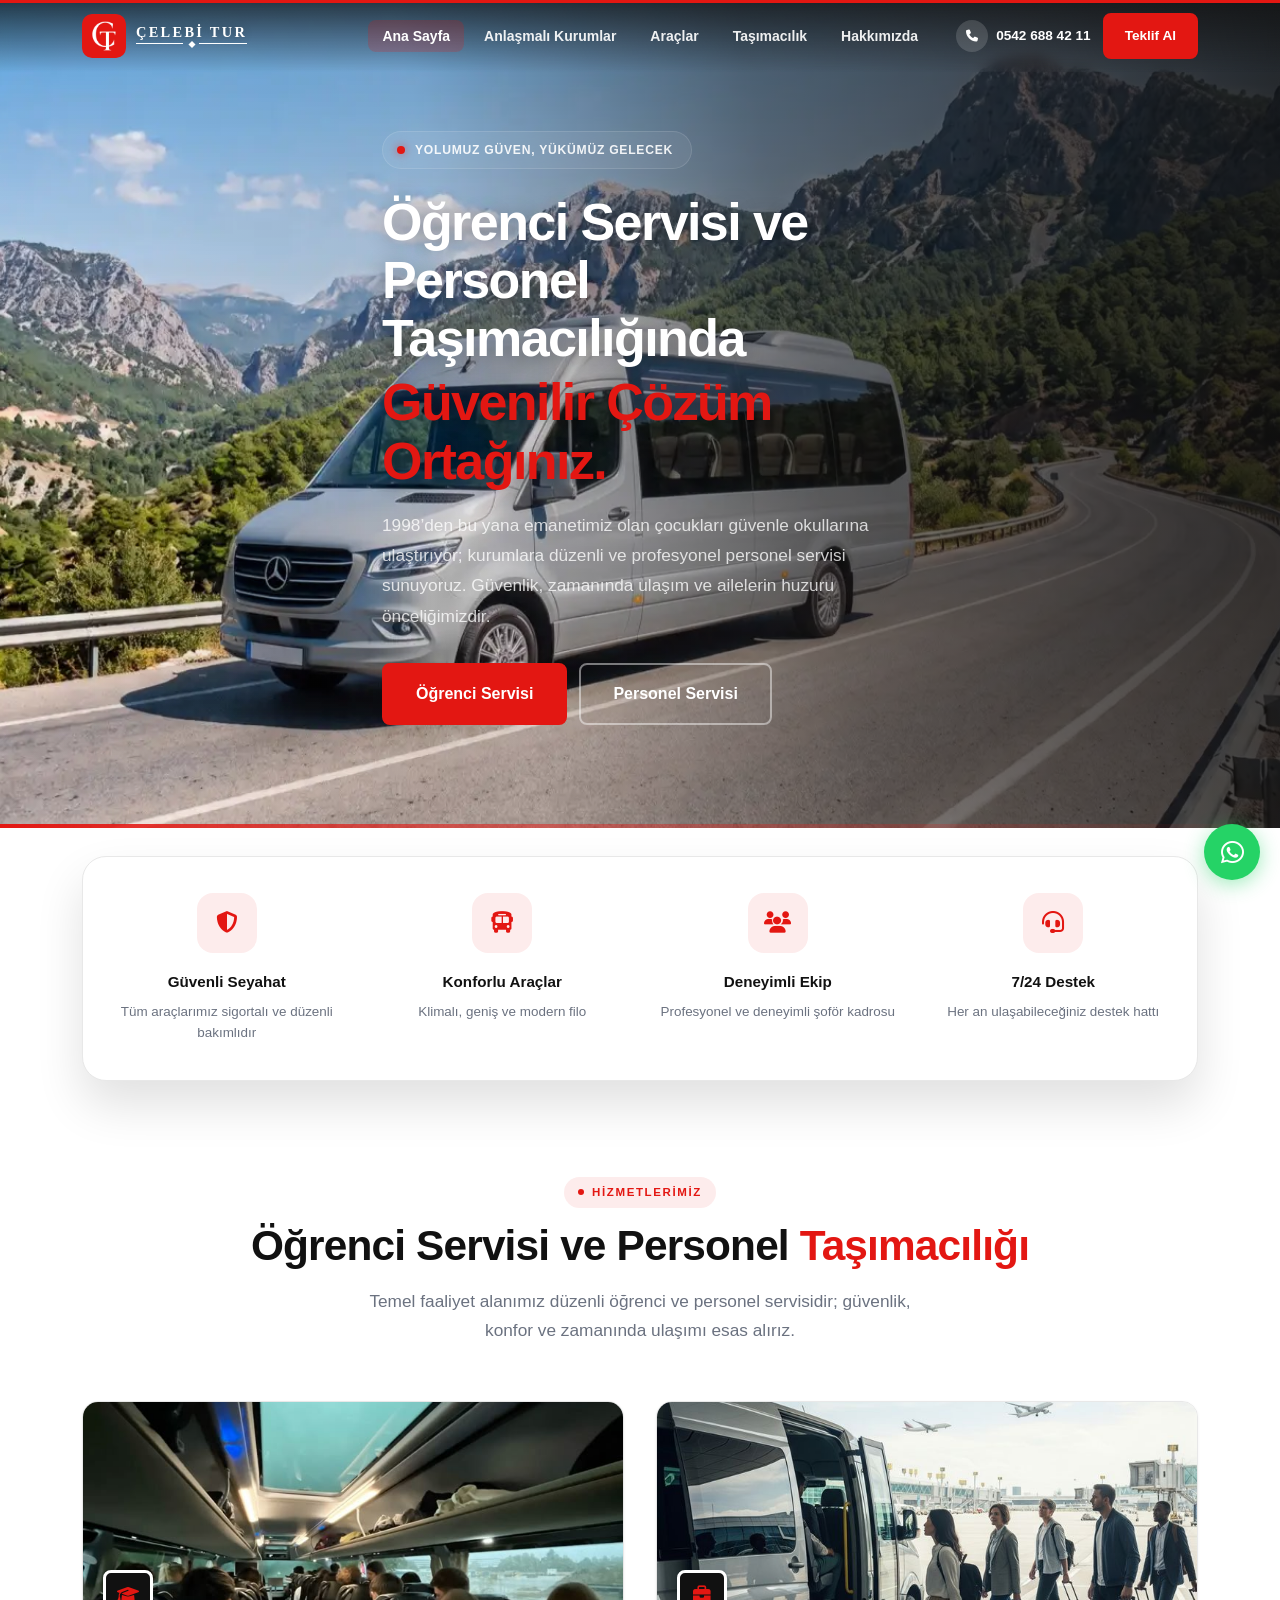
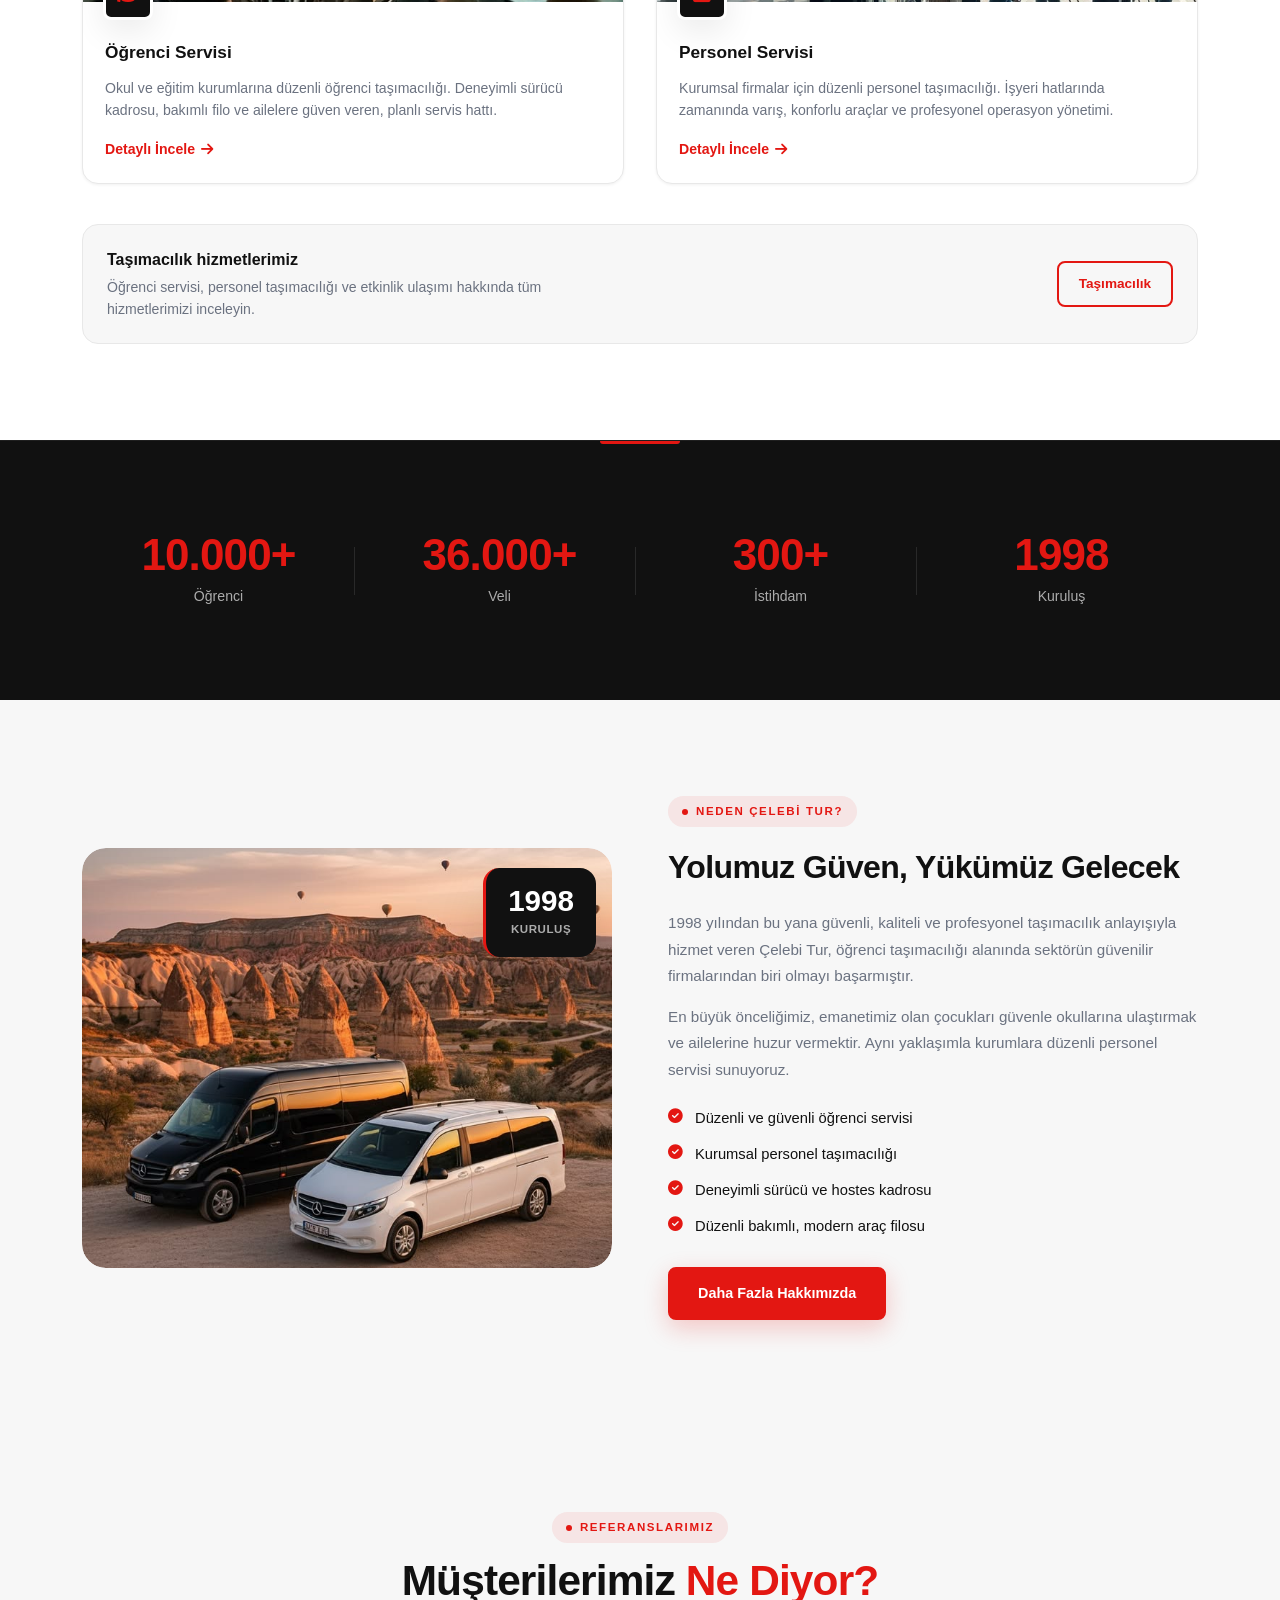
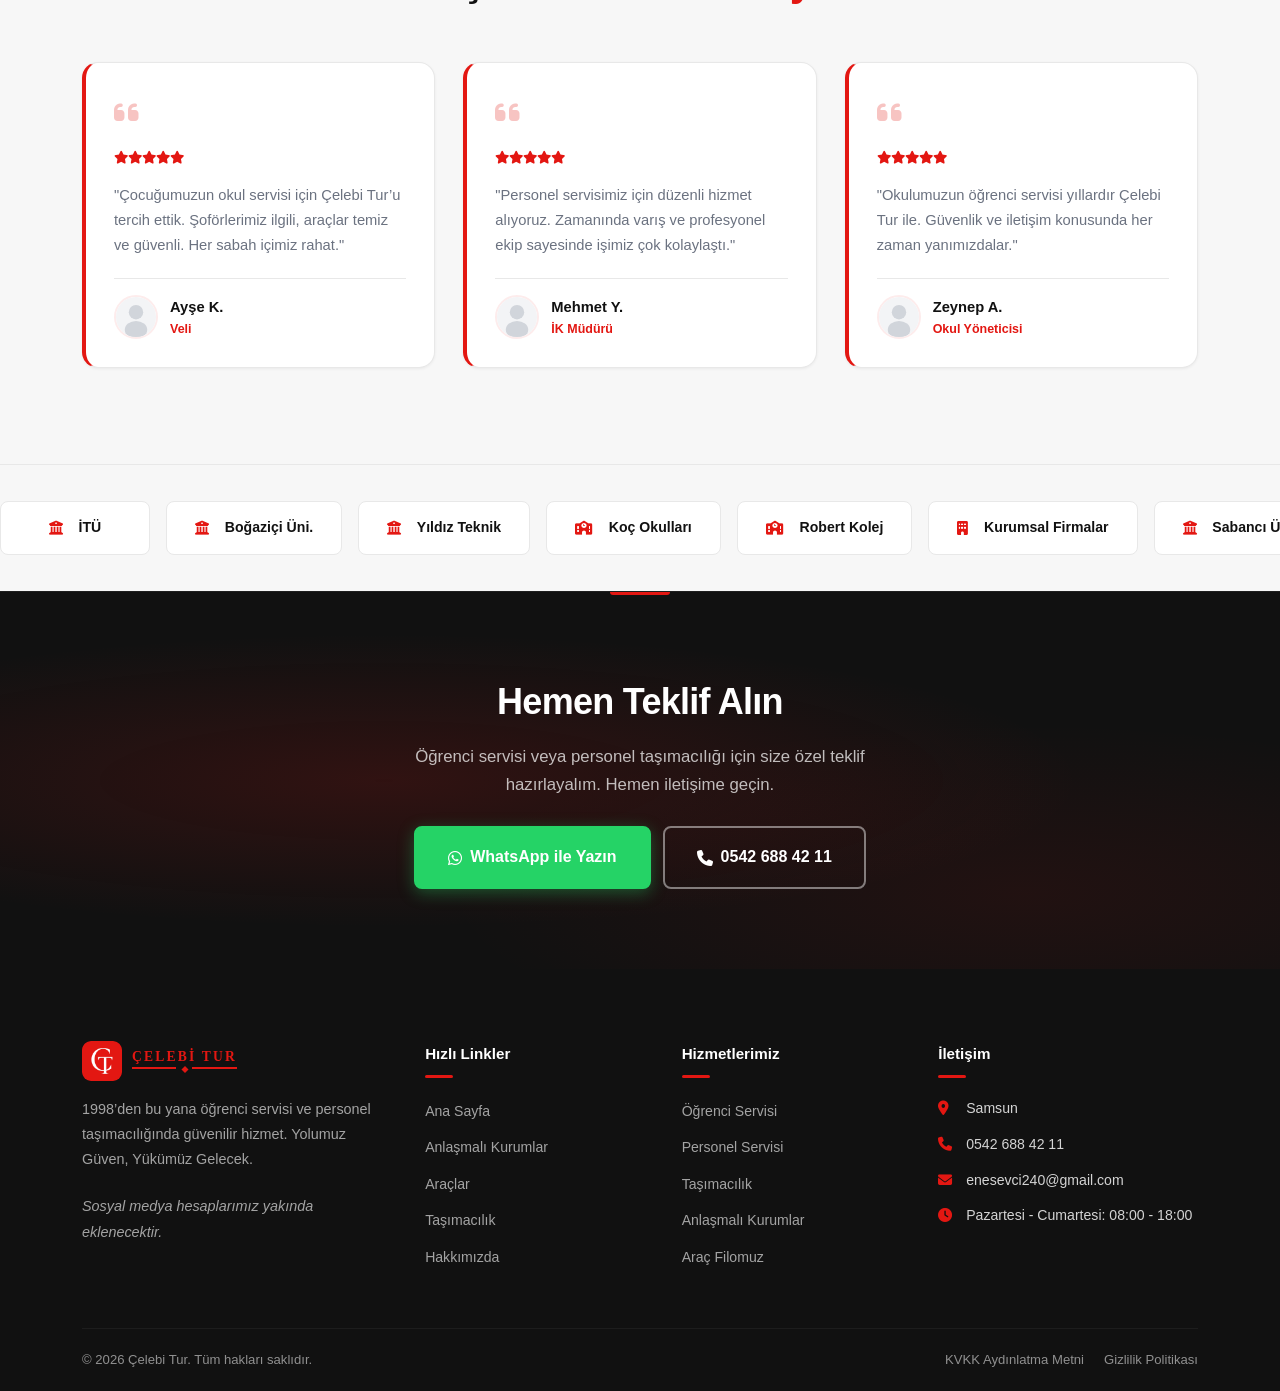
==== index.html @ 83444b08 "logo updates" ====
<!DOCTYPE html>
<html lang="tr">
<head>
  <meta charset="UTF-8">
  <meta name="viewport" content="width=device-width, initial-scale=1.0, viewport-fit=cover">
  <meta http-equiv="X-Content-Type-Options" content="nosniff">
  <meta name="referrer" content="strict-origin-when-cross-origin">
  <meta http-equiv="Content-Security-Policy" content="default-src 'self'; style-src 'self' https://fonts.googleapis.com https://cdnjs.cloudflare.com 'unsafe-inline'; font-src 'self' https://fonts.gstatic.com https://cdnjs.cloudflare.com data:; script-src 'self'; img-src 'self' data: https:; frame-src https://www.google.com; connect-src 'self' https://formspree.io; form-action https://formspree.io; base-uri 'self'; object-src 'none'; upgrade-insecure-requests;">
  <meta name="description" content="Çelebi Tur — 1998'den bu yana öğrenci servisi ve personel taşımacılığında güvenilir çözüm ortağınız. Yolumuz Güven, Yükümüz Gelecek.">
  <meta name="keywords" content="öğrenci servisi, personel servisi, okul servisi, personel taşımacılığı, Çelebi Tur, Samsun">
  <meta name="author" content="Çelebi Tur">
  <meta property="og:title" content="Çelebi Tur — Öğrenci Servisi & Personel Taşımacılığı">
  <meta property="og:description" content="1998'den bu yana güvenli öğrenci servisi ve personel taşımacılığı. 10.000+ öğrenci, 36.000+ veli.">
  <meta property="og:type" content="website">
  <link rel="canonical" href="https://celebiturturizm.com/">
  <meta property="og:url" content="https://celebiturturizm.com/">
  <meta property="og:image" content="https://celebiturturizm.com/images/logo-header.png">
  <meta property="og:locale" content="tr_TR">
  <title>Çelebi Tur — Ana Sayfa | Öğrenci Servisi & Personel Taşımacılığı</title>
  <link rel="preconnect" href="https://fonts.googleapis.com">
  <link rel="preconnect" href="https://fonts.gstatic.com" crossorigin>
  <link href="https://fonts.googleapis.com/css2?family=Cinzel:wght@500;600;700&family=Plus+Jakarta+Sans:wght@400;500;600;700;800&display=swap" rel="stylesheet">
  <meta name="theme-color" content="#E31712">
    <link rel="stylesheet" href="https://cdnjs.cloudflare.com/ajax/libs/font-awesome/6.5.1/css/all.min.css" integrity="sha512-DTOQO9RWCH3ppGqcWaEA1BIZOC6xxalwEsw9c2QQeAIftl+Vegovlnee1c9QX4TctnWMn13TZye+giMm8e2LwA==" crossorigin="anonymous" referrerpolicy="no-referrer">
  <link rel="stylesheet" href="/css/style.css?v=20260712g">
  <link rel="stylesheet" href="/css/header.css?v=20260712i">
  <link rel="stylesheet" href="/css/footer.css?v=20260712h">
  <link rel="stylesheet" href="/css/components.css?v=20260712g">
  <link rel="stylesheet" href="/css/mobile.css?v=20260712g">
  <link rel="stylesheet" href="/css/pages/home.css?v=20260712g">
  <link rel="icon" href="/images/favicon.svg" type="image/svg+xml">
  <link rel="icon" href="/images/apple-touch-icon.png" sizes="180x180">
  <link rel="apple-touch-icon" href="/images/apple-touch-icon.png">
</head>
<body>
  <a href="#main-content" class="skip-link">İçeriğe geç</a>

  <!-- Header -->
  <header class="header">
    <div class="container header-inner">
      <a href="/" class="logo">
        <img src="/images/logo-mark.png?v=5" alt="Çelebi Tur" class="logo-icon" width="44" height="44">
        <span class="logo-text">ÇELEBİ TUR</span>
      </a>
      <nav class="nav" aria-label="Ana menü">
                        <ul class="nav-links">
          <li><a href="/" class="nav-link">Ana Sayfa</a></li>
          <li><a href="/anlasmali-kurumlar/" class="nav-link">Anlaşmalı Kurumlar</a></li>
          <li><a href="/araclar/" class="nav-link">Araçlar</a></li>
          <li><a href="/turlar/" class="nav-link">Taşımacılık</a></li>
          <li><a href="/hakkimizda/" class="nav-link">Hakkımızda</a></li>
        </ul>
        <div class="header-actions">
          <a href="#" class="header-phone" data-phone-tel><i class="fas fa-phone" aria-hidden="true"></i> <span data-phone>0542 688 42 11</span></a>
          <a href="#" class="btn btn--accent btn--sm" data-whatsapp-quote>Teklif Al</a>
          <button class="hamburger" aria-label="Menüyü aç/kapat" aria-expanded="false">
            <span></span>
            <span></span>
            <span></span>
          </button>
        </div>
      </nav>
    </div>
  </header>

  <main id="main-content">
    <!-- Hero -->
    <section class="hero">
      <div class="container hero__content animate-on-scroll">
        <span class="hero__badge">Yolumuz Güven, Yükümüz Gelecek</span>
        <h1 class="hero__title">Öğrenci Servisi ve Personel Taşımacılığında <span>Güvenilir Çözüm Ortağınız.</span></h1>
        <p class="hero__subtitle">1998’den bu yana emanetimiz olan çocukları güvenle okullarına ulaştırıyor; kurumlara düzenli ve profesyonel personel servisi sunuyoruz. Güvenlik, zamanında ulaşım ve ailelerin huzuru önceliğimizdir.</p>
        <div class="hero__actions">
          <a href="/anlasmali-kurumlar/" class="btn btn--accent btn--lg">Öğrenci Servisi</a>
          <a href="/araclar/" class="btn btn--outline btn--lg">Personel Servisi</a>
        </div>
      </div>
    </section>

    <!-- Features Bar -->
    <section class="features-bar">
      <div class="container">
        <div class="features-bar__inner animate-on-scroll">
          <div class="feature-box">
            <div class="feature-box__icon"><i class="fas fa-shield-halved"></i></div>
            <h3 class="feature-box__title">Güvenli Seyahat</h3>
            <p class="feature-box__text">Tüm araçlarımız sigortalı ve düzenli bakımlıdır</p>
          </div>
          <div class="feature-box">
            <div class="feature-box__icon"><i class="fas fa-bus"></i></div>
            <h3 class="feature-box__title">Konforlu Araçlar</h3>
            <p class="feature-box__text">Klimalı, geniş ve modern filo</p>
          </div>
          <div class="feature-box">
            <div class="feature-box__icon"><i class="fas fa-users"></i></div>
            <h3 class="feature-box__title">Deneyimli Ekip</h3>
            <p class="feature-box__text">Profesyonel ve deneyimli şoför kadrosu</p>
          </div>
          <div class="feature-box">
            <div class="feature-box__icon"><i class="fas fa-headset"></i></div>
            <h3 class="feature-box__title">7/24 Destek</h3>
            <p class="feature-box__text">Her an ulaşabileceğiniz destek hattı</p>
          </div>
        </div>
      </div>
    </section>

    <!-- Services -->
    <section class="section">
      <div class="container">
        <div class="section-header animate-on-scroll">
          <span class="section-label">Hizmetlerimiz</span>
          <h2 class="section-title">Öğrenci Servisi ve Personel <span>Taşımacılığı</span></h2>
          <p class="section-subtitle">Temel faaliyet alanımız düzenli öğrenci ve personel servisidir; güvenlik, konfor ve zamanında ulaşımı esas alırız.</p>
        </div>
        <div class="grid-2">
          <article class="service-card animate-on-scroll">
            <img src="/images/bus-trip.jpeg" alt="Öğrenci servisi — okul taşımacılığı" class="service-card__image" loading="lazy">
            <div class="service-card__icon"><i class="fas fa-graduation-cap"></i></div>
            <div class="service-card__body">
              <h3 class="service-card__title">Öğrenci Servisi</h3>
              <p class="service-card__text">Okul ve eğitim kurumlarına düzenli öğrenci taşımacılığı. Deneyimli sürücü kadrosu, bakımlı filo ve ailelere güven veren, planlı servis hattı.</p>
              <a href="/anlasmali-kurumlar/" class="card__link">Detaylı İncele <i class="fas fa-arrow-right"></i></a>
            </div>
          </article>
          <article class="service-card animate-on-scroll">
            <img src="/images/companystafftrip.jpeg" alt="Personel servisi — kurumsal taşımacılık" class="service-card__image" loading="lazy">
            <div class="service-card__icon"><i class="fas fa-briefcase"></i></div>
            <div class="service-card__body">
              <h3 class="service-card__title">Personel Servisi</h3>
              <p class="service-card__text">Kurumsal firmalar için düzenli personel taşımacılığı. İşyeri hatlarında zamanında varış, konforlu araçlar ve profesyonel operasyon yönetimi.</p>
              <a href="/araclar/" class="card__link">Detaylı İncele <i class="fas fa-arrow-right"></i></a>
            </div>
          </article>
        </div>
        <div class="service-secondary animate-on-scroll">
          <div class="service-secondary__inner">
            <div>
              <h3 class="service-secondary__title">Taşımacılık hizmetlerimiz</h3>
              <p class="service-secondary__text">Öğrenci servisi, personel taşımacılığı ve etkinlik ulaşımı hakkında tüm hizmetlerimizi inceleyin.</p>
            </div>
            <a href="/turlar/" class="btn btn--outline-dark btn--sm">Taşımacılık</a>
          </div>
        </div>
      </div>
    </section>

    <!-- Stats -->
    <section class="stats-section">
      <div class="container">
        <div class="grid-4 animate-on-scroll">
          <div class="stat-item">
            <div class="stat-item__number">10.000+</div>
            <div class="stat-item__label">Öğrenci</div>
          </div>
          <div class="stat-item">
            <div class="stat-item__number">36.000+</div>
            <div class="stat-item__label">Veli</div>
          </div>
          <div class="stat-item">
            <div class="stat-item__number">300+</div>
            <div class="stat-item__label">İstihdam</div>
          </div>
          <div class="stat-item">
            <div class="stat-item__number">1998</div>
            <div class="stat-item__label">Kuruluş</div>
          </div>
        </div>
      </div>
    </section>

    <!-- About Preview -->
    <section class="section section--alt">
      <div class="container">
        <div class="about-preview animate-on-scroll">
          <div class="about-preview__image">
            <img src="/images/minubus.jpeg" alt="Çelebi Tur filosu — öğrenci ve personel taşımacılığı" class="about-preview__photo" loading="lazy">
            <div class="about-preview__badge">
              <div class="about-preview__badge-number">1998</div>
              <div class="about-preview__badge-text">Kuruluş</div>
            </div>
          </div>
          <div class="about-preview__content">
            <span class="section-label">Neden Çelebi Tur?</span>
            <h2>Yolumuz Güven, Yükümüz Gelecek</h2>
            <p>1998 yılından bu yana güvenli, kaliteli ve profesyonel taşımacılık anlayışıyla hizmet veren Çelebi Tur, öğrenci taşımacılığı alanında sektörün güvenilir firmalarından biri olmayı başarmıştır.</p>
            <p>En büyük önceliğimiz, emanetimiz olan çocukları güvenle okullarına ulaştırmak ve ailelerine huzur vermektir. Aynı yaklaşımla kurumlara düzenli personel servisi sunuyoruz.</p>
            <ul class="about-preview__list">
              <li><i class="fas fa-check-circle"></i> Düzenli ve güvenli öğrenci servisi</li>
              <li><i class="fas fa-check-circle"></i> Kurumsal personel taşımacılığı</li>
              <li><i class="fas fa-check-circle"></i> Deneyimli sürücü ve hostes kadrosu</li>
              <li><i class="fas fa-check-circle"></i> Düzenli bakımlı, modern araç filosu</li>
            </ul>
            <a href="/hakkimizda/" class="btn btn--primary">Daha Fazla Hakkımızda</a>
          </div>
        </div>
      </div>
    </section>

    <!-- Testimonials -->
    <section class="section section--alt">
      <div class="container">
        <div class="section-header animate-on-scroll">
          <span class="section-label">Referanslarımız</span>
          <h2 class="section-title">Müşterilerimiz <span>Ne Diyor?</span></h2>
        </div>
        <div class="grid-3">
          <div class="testimonial-card animate-on-scroll">
            <div class="testimonial-card__quote"><i class="fas fa-quote-left"></i></div>
            <div class="testimonial-card__stars">
              <i class="fas fa-star"></i><i class="fas fa-star"></i><i class="fas fa-star"></i><i class="fas fa-star"></i><i class="fas fa-star"></i>
            </div>
            <p class="testimonial-card__text">"Çocuğumuzun okul servisi için Çelebi Tur’u tercih ettik. Şoförlerimiz ilgili, araçlar temiz ve güvenli. Her sabah içimiz rahat."</p>
            <div class="testimonial-card__author">
              <img src="/images/placeholder-avatar.svg" alt="Ayşe K." class="testimonial-card__avatar" loading="lazy">
              <div>
                <div class="testimonial-card__name">Ayşe K.</div>
                <div class="testimonial-card__role">Veli</div>
              </div>
            </div>
          </div>
          <div class="testimonial-card animate-on-scroll">
            <div class="testimonial-card__quote"><i class="fas fa-quote-left"></i></div>
            <div class="testimonial-card__stars">
              <i class="fas fa-star"></i><i class="fas fa-star"></i><i class="fas fa-star"></i><i class="fas fa-star"></i><i class="fas fa-star"></i>
            </div>
            <p class="testimonial-card__text">"Personel servisimiz için düzenli hizmet alıyoruz. Zamanında varış ve profesyonel ekip sayesinde işimiz çok kolaylaştı."</p>
            <div class="testimonial-card__author">
              <img src="/images/placeholder-avatar.svg" alt="Mehmet Y." class="testimonial-card__avatar" loading="lazy">
              <div>
                <div class="testimonial-card__name">Mehmet Y.</div>
                <div class="testimonial-card__role">İK Müdürü</div>
              </div>
            </div>
          </div>
          <div class="testimonial-card animate-on-scroll">
            <div class="testimonial-card__quote"><i class="fas fa-quote-left"></i></div>
            <div class="testimonial-card__stars">
              <i class="fas fa-star"></i><i class="fas fa-star"></i><i class="fas fa-star"></i><i class="fas fa-star"></i><i class="fas fa-star"></i>
            </div>
            <p class="testimonial-card__text">"Okulumuzun öğrenci servisi yıllardır Çelebi Tur ile. Güvenlik ve iletişim konusunda her zaman yanımızdalar."</p>
            <div class="testimonial-card__author">
              <img src="/images/placeholder-avatar.svg" alt="Zeynep A." class="testimonial-card__avatar" loading="lazy">
              <div>
                <div class="testimonial-card__name">Zeynep A.</div>
                <div class="testimonial-card__role">Okul Yöneticisi</div>
              </div>
            </div>
          </div>
        </div>
      </div>
    </section>

    <!-- Partners Marquee -->
    <section class="partners-marquee">
      <div class="partners-marquee__track">
        <div class="partners-marquee__item"><i class="fas fa-university"></i>&nbsp; İTÜ</div>
        <div class="partners-marquee__item"><i class="fas fa-university"></i>&nbsp; Boğaziçi Üni.</div>
        <div class="partners-marquee__item"><i class="fas fa-university"></i>&nbsp; Yıldız Teknik</div>
        <div class="partners-marquee__item"><i class="fas fa-school"></i>&nbsp; Koç Okulları</div>
        <div class="partners-marquee__item"><i class="fas fa-school"></i>&nbsp; Robert Kolej</div>
        <div class="partners-marquee__item"><i class="fas fa-building"></i>&nbsp; Kurumsal Firmalar</div>
        <div class="partners-marquee__item"><i class="fas fa-university"></i>&nbsp; Sabancı Üni.</div>
        <div class="partners-marquee__item"><i class="fas fa-school"></i>&nbsp; Enka Okulları</div>
        <!-- Duplicate for seamless loop -->
        <div class="partners-marquee__item"><i class="fas fa-university"></i>&nbsp; İTÜ</div>
        <div class="partners-marquee__item"><i class="fas fa-university"></i>&nbsp; Boğaziçi Üni.</div>
        <div class="partners-marquee__item"><i class="fas fa-university"></i>&nbsp; Yıldız Teknik</div>
        <div class="partners-marquee__item"><i class="fas fa-school"></i>&nbsp; Koç Okulları</div>
        <div class="partners-marquee__item"><i class="fas fa-school"></i>&nbsp; Robert Kolej</div>
        <div class="partners-marquee__item"><i class="fas fa-building"></i>&nbsp; Kurumsal Firmalar</div>
        <div class="partners-marquee__item"><i class="fas fa-university"></i>&nbsp; Sabancı Üni.</div>
        <div class="partners-marquee__item"><i class="fas fa-school"></i>&nbsp; Enka Okulları</div>
      </div>
    </section>

    <!-- CTA Banner -->
    <section class="cta-banner">
      <div class="container animate-on-scroll">
        <h2 class="cta-banner__title">Hemen Teklif Alın</h2>
        <p class="cta-banner__text">Öğrenci servisi veya personel taşımacılığı için size özel teklif hazırlayalım. Hemen iletişime geçin.</p>
        <div class="cta-banner__actions">
          <a href="#" class="btn btn--whatsapp btn--lg" target="_blank" rel="noopener noreferrer" data-whatsapp data-whatsapp-msg="Merhaba, teklif almak istiyorum.">
            <i class="fab fa-whatsapp"></i> WhatsApp ile Yazın
          </a>
          <a href="#" class="btn btn--outline btn--lg" data-phone-tel><i class="fas fa-phone" aria-hidden="true"></i> <span data-phone>0542 688 42 11</span></a>
        </div>
      </div>
    </section>
  </main>

  <!-- Footer -->
  <footer class="footer">
    <div class="container">
      <div class="footer-grid">
        <div class="footer-brand">
                              <a href="/" class="logo logo--footer">
            <img src="/images/logo-mark.png?v=5" alt="Çelebi Tur" class="logo-icon" width="40" height="40">
            <span class="logo-text">ÇELEBİ TUR</span>
          </a>
          <p>1998’den bu yana öğrenci servisi ve personel taşımacılığında güvenilir hizmet. Yolumuz Güven, Yükümüz Gelecek.</p>
          <p class="footer-social-note">Sosyal medya hesaplarımız yakında eklenecektir.</p>
        </div>
        <div class="footer-col">
                              <h4>Hızlı Linkler</h4>
          <ul class="footer-links">
            <li><a href="/">Ana Sayfa</a></li>
            <li><a href="/anlasmali-kurumlar/">Anlaşmalı Kurumlar</a></li>
            <li><a href="/araclar/">Araçlar</a></li>
            <li><a href="/turlar/">Taşımacılık</a></li>
            <li><a href="/hakkimizda/">Hakkımızda</a></li>
          </ul>
        </div>
        <div class="footer-col">
                              <h4>Hizmetlerimiz</h4>
          <ul class="footer-links">
            <li><a href="/anlasmali-kurumlar/">Öğrenci Servisi</a></li>
            <li><a href="/araclar/">Personel Servisi</a></li>
            <li><a href="/turlar/">Taşımacılık</a></li>
            <li><a href="/anlasmali-kurumlar/">Anlaşmalı Kurumlar</a></li>
            <li><a href="/araclar/">Araç Filomuz</a></li>
          </ul>
        </div>
        <div class="footer-col">
          <h4>İletişim</h4>
          <ul class="footer-contact">
            <li><i class="fas fa-map-marker-alt" aria-hidden="true"></i> <a href="#" data-maps-link target="_blank" rel="noopener noreferrer"><span data-address>Samsun</span></a></li>
            <li><i class="fas fa-phone" aria-hidden="true"></i> <a href="#" data-phone-tel><span data-phone>0542 688 42 11</span></a></li>
            <li><i class="fas fa-envelope" aria-hidden="true"></i> <a href="#" data-email-link><span data-email>enesevci240@gmail.com</span></a></li>
            <li><i class="fas fa-clock" aria-hidden="true"></i> <span data-hours>Pazartesi - Cumartesi: 08:00 - 18:00</span></li>
          </ul>
        </div>
      </div>
      <div class="footer-bottom">
        <p>&copy; 2026 Çelebi Tur. Tüm hakları saklıdır.</p>
        <div class="footer-bottom-links">
                    <a href="/kvkk/">KVKK Aydınlatma Metni</a>
          <a href="/gizlilik/">Gizlilik Politikası</a>
        </div>
      </div>
    </div>
  </footer>

  <!-- WhatsApp Floating Button -->
  <a href="#" class="whatsapp-float" data-whatsapp aria-label="WhatsApp ile iletişime geçin">
    <span class="whatsapp-float__tooltip">Bize Yazın</span>
    <i class="fab fa-whatsapp"></i>
  </a>

  <script src="/js/config.js?v=20260712g"></script>
  <script src="/js/main.js?v=20260712g"></script>
  <script src="/js/animations.js?v=20260712g"></script>
</body>
</html>
---- css/style.css ----
/* ============================================
   Çelebi Turizm — Design System (Kırmızı & Beyaz)
   ============================================ */

*, *::before, *::after {
  box-sizing: border-box;
  margin: 0;
  padding: 0;
}

:root {
  --color-primary: #E31712;
  --color-primary-dark: #B8120E;
  --color-primary-light: #FF4742;
  --color-primary-soft: rgba(227, 23, 18, 0.08);
  --color-primary-muted: rgba(227, 23, 18, 0.14);
  --color-accent: #E31712;
  --color-accent-hover: #B8120E;
  --color-dark: #111111;
  --color-dark-soft: #1C1C1C;
  --color-dark-muted: #2A2A2A;
  --color-bg: #FFFFFF;
  --color-bg-alt: #F7F7F7;
  --color-bg-warm: #F5F5F5;
  --color-text: #111111;
  --color-text-muted: #6B7280;
  --color-border: #E8E8E8;
  --color-white: #ffffff;
  --color-whatsapp: #25D366;

  --font-family: 'Plus Jakarta Sans', 'Inter', -apple-system, BlinkMacSystemFont, sans-serif;
  --container-max: 1180px;
  --header-height: 72px;
  --radius-sm: 8px;
  --radius-md: 16px;
  --radius-lg: 24px;
  --radius-xl: 32px;
  --shadow-sm: 0 1px 3px rgba(0, 0, 0, 0.06);
  --shadow-md: 0 12px 32px rgba(0, 0, 0, 0.08);
  --shadow-lg: 0 24px 48px rgba(0, 0, 0, 0.12);
  --shadow-red: 0 8px 24px rgba(227, 23, 18, 0.22);
  --transition: 0.25s cubic-bezier(0.4, 0, 0.2, 1);
  --safe-bottom: env(safe-area-inset-bottom, 0px);
  --safe-top: env(safe-area-inset-top, 0px);
  --safe-left: env(safe-area-inset-left, 0px);
  --safe-right: env(safe-area-inset-right, 0px);
}

html {
  scroll-behavior: smooth;
  scroll-padding-top: calc(var(--header-height) + 12px);
  font-size: 16px;
  -webkit-text-size-adjust: 100%;
}

body {
  font-family: var(--font-family);
  color: var(--color-text);
  background: var(--color-bg);
  line-height: 1.65;
  overflow-x: hidden;
  -webkit-font-smoothing: antialiased;
}

img {
  max-width: 100%;
  height: auto;
  display: block;
}

a {
  text-decoration: none;
  color: inherit;
  transition: color var(--transition);
}

ul {
  list-style: none;
}

.container {
  width: 100%;
  max-width: var(--container-max);
  margin: 0 auto;
  padding: 0 clamp(20px, 4.5vw, 32px);
}

.section {
  padding: clamp(56px, 8vw, 96px) 0;
  position: relative;
}

.section--alt {
  background: var(--color-bg-alt);
}

.section--warm {
  background: var(--color-bg-warm);
}

.section--dark {
  background: var(--color-dark);
  color: var(--color-white);
}

.section-header {
  text-align: center;
  margin-bottom: clamp(32px, 5vw, 56px);
}

.section-label {
  display: inline-flex;
  align-items: center;
  gap: 8px;
  font-size: 0.72rem;
  font-weight: 700;
  letter-spacing: 0.14em;
  text-transform: uppercase;
  color: var(--color-primary);
  margin-bottom: 14px;
  padding: 6px 14px;
  background: var(--color-primary-soft);
  border-radius: 50px;
}

.section-label::before {
  content: '';
  width: 6px;
  height: 6px;
  background: var(--color-primary);
  border-radius: 50%;
}

.section-title {
  font-size: clamp(1.65rem, 4.5vw, 2.65rem);
  font-weight: 800;
  color: var(--color-text);
  line-height: 1.15;
  letter-spacing: -0.02em;
}

.section-title span {
  color: var(--color-primary);
}

.section-subtitle {
  font-size: clamp(0.95rem, 2vw, 1.08rem);
  color: var(--color-text-muted);
  max-width: 580px;
  margin: 16px auto 0;
  line-height: 1.7;
}

/* Page Hero — koyu zemin, kırmızı vurgu */
.page-hero {
  background-color: var(--color-dark);
  background-image:
    linear-gradient(135deg, rgba(17, 17, 17, 0.97) 0%, rgba(28, 28, 28, 0.92) 100%),
    url('../images/hero.webp');
  background-size: cover;
  background-position: center;
  padding: calc(var(--header-height) + 64px) 0 56px;
  text-align: center;
  color: var(--color-white);
  position: relative;
  overflow: hidden;
}

.page-hero::before {
  content: '';
  position: absolute;
  inset: 0;
  background: radial-gradient(ellipse at 50% 0%, rgba(227, 23, 18, 0.12) 0%, transparent 55%);
  pointer-events: none;
}

.page-hero::after {
  content: '';
  position: absolute;
  bottom: 0;
  left: 0;
  right: 0;
  height: 4px;
  background: linear-gradient(90deg, var(--color-primary) 0%, rgba(227, 23, 18, 0.3) 60%, transparent 100%);
}

.page-hero .container {
  position: relative;
  z-index: 1;
}

.page-hero__title {
  font-size: clamp(1.85rem, 5vw, 3rem);
  font-weight: 800;
  margin-bottom: 14px;
  letter-spacing: -0.02em;
}

.page-hero__subtitle {
  font-size: clamp(0.95rem, 2vw, 1.1rem);
  opacity: 0.92;
  max-width: 560px;
  margin: 0 auto;
  line-height: 1.65;
}

.breadcrumb {
  display: flex;
  align-items: center;
  justify-content: center;
  flex-wrap: wrap;
  gap: 8px;
  margin-top: 22px;
  font-size: 0.88rem;
  opacity: 0.88;
}

.breadcrumb a:hover {
  color: var(--color-white);
  text-decoration: underline;
}

.breadcrumb span {
  opacity: 0.55;
}

/* Animations — visible by default; hide only after JS marks ready */
.animate-on-scroll {
  opacity: 1;
  transform: none;
  transition: opacity 0.55s ease, transform 0.55s ease;
}

html.js-anim .animate-on-scroll:not(.visible) {
  opacity: 0;
  transform: translateY(16px);
}

html.js-anim .animate-on-scroll.visible {
  opacity: 1;
  transform: none;
}

.text-accent {
  color: var(--color-primary);
}

.sr-only {
  position: absolute;
  width: 1px;
  height: 1px;
  padding: 0;
  margin: -1px;
  overflow: hidden;
  clip: rect(0, 0, 0, 0);
  border: 0;
}

.skip-link {
  position: absolute;
  top: -100%;
  left: 16px;
  z-index: 10000;
  padding: 12px 20px;
  background: var(--color-primary);
  color: var(--color-white);
  font-weight: 700;
  border-radius: var(--radius-sm);
  transition: top var(--transition);
}

.skip-link:focus {
  top: 16px;
  outline: 2px solid var(--color-white);
  outline-offset: 2px;
}

.footer-social-note {
  font-size: 0.82rem;
  opacity: 0.55;
  font-style: italic;
}

@media (prefers-reduced-motion: reduce) {
  html {
    scroll-behavior: auto;
  }

  .animate-on-scroll,
  html.js-anim .animate-on-scroll:not(.visible),
  html.js-anim .animate-on-scroll.visible {
    opacity: 1;
    transform: none;
    transition: none;
  }

  .partners-marquee__track {
    animation: none !important;
  }

  *,
  *::before,
  *::after {
    animation-duration: 0.01ms !important;
    animation-iteration-count: 1 !important;
    transition-duration: 0.01ms !important;
  }
}

.legal-content {
  max-width: 760px;
  margin: 0 auto;
}

.legal-content h2 {
  font-size: 1.25rem;
  margin: 28px 0 12px;
  color: var(--color-text);
}

.legal-content p {
  color: var(--color-text-muted);
  line-height: 1.75;
  margin-bottom: 12px;
}

/* Mobile menu backdrop */
.nav-backdrop {
  position: fixed;
  inset: 0;
  background: rgba(0, 0, 0, 0.5);
  z-index: 998;
  opacity: 0;
  visibility: hidden;
  transition: opacity var(--transition), visibility var(--transition);
  backdrop-filter: blur(4px);
}

.nav-backdrop.open {
  opacity: 1;
  visibility: visible;
}

@media (max-width: 768px) {
  .section {
    padding: 48px 0;
  }

  .page-hero {
    padding: calc(var(--header-height) + 48px) 0 40px;
  }
}

@media (max-width: 480px) {
  :root {
    --header-height: 64px;
  }
}
---- css/header.css ----
/* ============================================
   Header & Navigation
   ============================================ */

.header {
  position: fixed;
  top: 0;
  left: 0;
  right: 0;
  z-index: 1000;
  height: var(--header-height);
  transition: background var(--transition), box-shadow var(--transition), backdrop-filter var(--transition);
}

.header::after {
  content: '';
  position: absolute;
  top: 0;
  left: 0;
  right: 0;
  height: 3px;
  background: var(--color-primary);
  z-index: 1002;
}

.header:not(.scrolled) {
  background: linear-gradient(to bottom, rgba(17, 17, 17, 0.75) 0%, rgba(17, 17, 17, 0) 100%);
  backdrop-filter: blur(6px);
  -webkit-backdrop-filter: blur(6px);
}

.header.scrolled {
  background: rgba(255, 255, 255, 0.95);
  backdrop-filter: blur(12px);
  -webkit-backdrop-filter: blur(12px);
  box-shadow: var(--shadow-sm);
  border-bottom: 1px solid var(--color-border);
}

.header.scrolled .nav-link {
  color: var(--color-text);
}

.header.scrolled .nav-link:hover,
.header.scrolled .nav-link.active {
  color: var(--color-primary);
}

.header.scrolled .header-phone {
  color: var(--color-text);
}

.header-inner {
  display: flex;
  align-items: center;
  justify-content: space-between;
  height: var(--header-height);
  gap: 16px;
}

.logo {
  display: flex;
  align-items: center;
  gap: 10px;
  flex-shrink: 0;
  min-width: 0;
}

.logo-full {
  display: block;
  height: 44px;
  width: auto;
  max-width: min(240px, 58vw);
  object-fit: contain;
  object-position: left center;
  transition: filter var(--transition), opacity var(--transition);
}

.logo-icon {
  width: 44px;
  height: 44px;
  flex-shrink: 0;
  object-fit: contain;
  border-radius: 10px;
}

.logo-text {
  position: relative;
  display: inline-block;
  font-family: 'Cinzel', Georgia, 'Times New Roman', serif;
  font-size: clamp(0.72rem, 1.9vw, 0.9rem);
  font-weight: 600;
  color: var(--color-white);
  letter-spacing: 0.16em;
  line-height: 1.1;
  padding-bottom: 7px;
  transition: color var(--transition);
  white-space: nowrap;
  text-transform: uppercase;
}

.logo-text::after {
  content: '';
  position: absolute;
  left: 0;
  right: 0;
  bottom: 3px;
  height: 1.5px;
  /* iki ayrı çizgi — ortada baklava için boşluk */
  background: linear-gradient(
    to right,
    currentColor 0,
    currentColor calc(50% - 8px),
    transparent calc(50% - 8px),
    transparent calc(50% + 8px),
    currentColor calc(50% + 8px),
    currentColor 100%
  );
}

.logo-text::before {
  content: '';
  position: absolute;
  left: 50%;
  bottom: 0;
  width: 5px;
  height: 5px;
  background: currentColor;
  transform: translateX(-50%) rotate(45deg);
  z-index: 1;
}

.logo-text span {
  color: inherit;
}

/* Hero üzerinde beyaz; kaydırınca (beyaz header) kırmızı */
.header:not(.scrolled) .logo-text {
  color: var(--color-white);
  text-shadow: 0 1px 8px rgba(0, 0, 0, 0.25);
}

.header.scrolled .logo-text {
  color: var(--color-primary);
  text-shadow: none;
}

.nav {
  display: flex;
  align-items: center;
  gap: 24px;
  margin-left: auto;
}

.nav-links {
  display: flex;
  align-items: center;
  gap: 6px;
}

.nav-link {
  font-size: 0.875rem;
  font-weight: 600;
  color: rgba(255, 255, 255, 0.92);
  padding: 8px 14px;
  border-radius: var(--radius-sm);
  transition: color var(--transition), background var(--transition);
}

.nav-link::after {
  display: none;
}

.nav-link:hover {
  color: var(--color-white);
  background: rgba(255, 255, 255, 0.12);
}

.nav-link.active {
  color: var(--color-white);
  background: rgba(255, 255, 255, 0.1);
}

.header:not(.scrolled) .nav-link.active {
  background: rgba(227, 23, 18, 0.2);
  color: var(--color-white);
}

.header.scrolled .nav-link:hover {
  color: var(--color-primary);
  background: var(--color-primary-soft);
}

.header.scrolled .nav-link.active {
  color: var(--color-primary);
  background: var(--color-primary-soft);
}

.header-actions {
  display: flex;
  align-items: center;
  gap: 12px;
  flex-shrink: 0;
}

.header-phone {
  display: flex;
  align-items: center;
  gap: 8px;
  font-size: 0.85rem;
  font-weight: 700;
  color: var(--color-white);
  transition: color var(--transition);
  white-space: nowrap;
}

.header-phone i {
  width: 32px;
  height: 32px;
  display: flex;
  align-items: center;
  justify-content: center;
  background: rgba(255, 255, 255, 0.15);
  border-radius: 50%;
  font-size: 0.75rem;
}

.header.scrolled .header-phone i {
  background: var(--color-primary-soft);
  color: var(--color-primary);
}

.header-phone:hover {
  color: var(--color-white);
}

.header.scrolled .header-phone:hover {
  color: var(--color-primary);
}

.hamburger {
  display: none;
  flex-direction: column;
  justify-content: center;
  gap: 5px;
  width: 44px;
  height: 44px;
  background: none;
  border: none;
  cursor: pointer;
  padding: 10px;
  z-index: 1001;
  border-radius: var(--radius-sm);
  transition: background var(--transition);
}

.hamburger:hover {
  background: rgba(255, 255, 255, 0.1);
}

.header.scrolled .hamburger:hover {
  background: var(--color-primary-soft);
}

.hamburger span {
  display: block;
  width: 22px;
  height: 2px;
  background: var(--color-white);
  border-radius: 2px;
  transition: transform var(--transition), opacity var(--transition), background var(--transition);
  margin: 0 auto;
}

.header.scrolled .hamburger span {
  background: var(--color-primary);
}

.hamburger.open span:nth-child(1) {
  transform: translateY(7px) rotate(45deg);
}

.hamburger.open span:nth-child(2) {
  opacity: 0;
  transform: scaleX(0);
}

.hamburger.open span:nth-child(3) {
  transform: translateY(-7px) rotate(-45deg);
}

@media (max-width: 1024px) {
  .nav-links {
    gap: 2px;
  }

  .nav-link {
    padding: 8px 10px;
    font-size: 0.82rem;
  }

  .header-phone span,
  .header-phone {
    font-size: 0;
  }

  .header-phone i {
    width: 36px;
    height: 36px;
    font-size: 0.85rem;
  }
}

@media (max-width: 992px) {
  .hamburger {
    display: flex;
  }

  .nav-links {
    position: fixed;
    top: 0;
    right: -100%;
    width: min(300px, calc(100vw - 56px));
    height: 100dvh;
    height: 100vh;
    background: var(--color-white);
    flex-direction: column;
    align-items: stretch;
    padding: calc(var(--header-height) + var(--safe-top) + 16px) 16px calc(24px + var(--safe-bottom));
    gap: 2px;
    transition: right 0.35s cubic-bezier(0.4, 0, 0.2, 1);
    box-shadow: -8px 0 40px rgba(0, 0, 0, 0.12);
    overflow-y: auto;
    -webkit-overflow-scrolling: touch;
    z-index: 999;
    border-left: 1px solid var(--color-border);
  }

  .nav-links.open {
    right: 0;
  }

  .nav-link {
    color: var(--color-text);
    font-size: 0.95rem;
    font-weight: 600;
    padding: 15px 18px;
    margin: 0;
    border-radius: var(--radius-md);
    border-left: 3px solid transparent;
    display: flex;
    align-items: center;
    transition: color var(--transition), background var(--transition), border-color var(--transition);
  }

  .nav-link:hover {
    color: var(--color-text);
    background: var(--color-bg-alt);
    border-left-color: transparent;
  }

  .nav-link.active {
    color: var(--color-primary);
    background: var(--color-primary-soft);
    border-left-color: transparent;
    font-weight: 700;
    box-shadow: inset 3px 0 0 var(--color-primary);
  }

  .header.scrolled .nav-link,
  .header:not(.scrolled) .nav-link {
    color: var(--color-text);
  }

  .header.scrolled .nav-link.active,
  .header:not(.scrolled) .nav-link.active {
    color: var(--color-primary);
    background: var(--color-primary-soft);
    border-left-color: transparent;
    box-shadow: inset 3px 0 0 var(--color-primary);
  }

  .header.scrolled .nav-link:hover,
  .header:not(.scrolled) .nav-link:hover {
    color: var(--color-text);
    background: var(--color-bg-alt);
  }

  .header-phone {
    display: none;
  }

  .header-actions .btn--accent {
    display: none;
  }

  .nav-links::before {
    content: 'Menü';
    display: block;
    font-size: 0.68rem;
    font-weight: 700;
    letter-spacing: 0.14em;
    text-transform: uppercase;
    color: var(--color-text-muted);
    padding: 4px 18px 14px;
    border-bottom: 1px solid var(--color-border);
    margin-bottom: 10px;
  }

  .nav-mobile-cta {
    display: flex;
    flex-direction: column;
    gap: 10px;
    margin-top: auto;
    padding-top: 20px;
    border-top: 1px solid var(--color-border);
  }

  .nav-mobile-cta .btn {
    width: 100%;
    justify-content: center;
  }
}

.nav-mobile-cta {
  display: none;
}

@media (max-width: 480px) {
  .logo-full {
    height: 36px;
    max-width: min(200px, 54vw);
  }

  .logo-text {
    font-size: 0.68rem;
    letter-spacing: 0.12em;
  }

  .logo-icon {
    width: 38px;
    height: 38px;
    border-radius: 9px;
  }
}
---- css/footer.css ----
/* ============================================
   Footer
   ============================================ */

.footer {
  background: var(--color-dark);
  color: rgba(255, 255, 255, 0.82);
  padding-top: clamp(48px, 6vw, 72px);
}

.footer-grid {
  display: grid;
  grid-template-columns: 1.4fr 1fr 1fr 1.2fr;
  gap: clamp(28px, 4vw, 40px);
  padding-bottom: 48px;
}

.footer-brand .logo,
.logo--footer {
  display: inline-flex;
  align-items: center;
  gap: 10px;
  margin-bottom: 16px;
}

.footer-brand .logo-icon,
.logo--footer .logo-icon {
  width: 40px;
  height: 40px;
  border-radius: 9px;
}

.footer-brand .logo-text,
.logo--footer .logo-text {
  color: var(--color-primary);
  margin-bottom: 0;
  display: inline-block;
  font-family: 'Cinzel', Georgia, 'Times New Roman', serif;
  font-size: 0.85rem;
  font-weight: 600;
  letter-spacing: 0.16em;
  position: relative;
  padding-bottom: 7px;
}

.footer-brand .logo-text::after,
.logo--footer .logo-text::after {
  content: '';
  position: absolute;
  left: 0;
  right: 0;
  bottom: 3px;
  height: 1.5px;
  background: linear-gradient(
    to right,
    currentColor 0,
    currentColor calc(50% - 8px),
    transparent calc(50% - 8px),
    transparent calc(50% + 8px),
    currentColor calc(50% + 8px),
    currentColor 100%
  );
}

.footer-brand .logo-text::before,
.logo--footer .logo-text::before {
  content: '';
  position: absolute;
  left: 50%;
  bottom: 0;
  width: 5px;
  height: 5px;
  background: currentColor;
  transform: translateX(-50%) rotate(45deg);
  z-index: 1;
}

.footer-brand p {
  font-size: 0.9rem;
  line-height: 1.75;
  margin-bottom: 22px;
  opacity: 0.75;
  max-width: 300px;
}

.footer-social {
  display: flex;
  gap: 10px;
}

.footer-social a {
  width: 40px;
  height: 40px;
  border-radius: var(--radius-sm);
  background: rgba(255, 255, 255, 0.08);
  display: flex;
  align-items: center;
  justify-content: center;
  font-size: 0.9rem;
  transition: background var(--transition), transform var(--transition), color var(--transition);
}

.footer-social a:hover {
  background: var(--color-primary);
  transform: translateY(-2px);
}

.footer-col h4 {
  font-size: 0.95rem;
  font-weight: 700;
  color: var(--color-white);
  margin-bottom: 20px;
  position: relative;
  padding-bottom: 12px;
}

.footer-col h4::after {
  content: '';
  position: absolute;
  bottom: 0;
  left: 0;
  width: 28px;
  height: 3px;
  background: var(--color-primary);
  border-radius: 2px;
}

.footer-links li {
  margin-bottom: 10px;
}

.footer-links a {
  font-size: 0.88rem;
  opacity: 0.75;
  transition: opacity var(--transition), color var(--transition), padding-left var(--transition);
}

.footer-links a:hover {
  opacity: 1;
  color: var(--color-primary-light);
  padding-left: 4px;
}

.footer-contact li {
  display: flex;
  align-items: flex-start;
  gap: 12px;
  margin-bottom: 14px;
  font-size: 0.88rem;
  line-height: 1.55;
}

.footer-contact i {
  color: var(--color-primary);
  margin-top: 3px;
  flex-shrink: 0;
  width: 16px;
}

.footer-contact a:hover {
  color: var(--color-primary-light);
}

.footer-bottom {
  border-top: 1px solid rgba(255, 255, 255, 0.08);
  padding: 20px 0;
  display: flex;
  align-items: center;
  justify-content: space-between;
  flex-wrap: wrap;
  gap: 12px;
  font-size: 0.82rem;
  opacity: 0.65;
}

.footer-bottom-links {
  display: flex;
  gap: 20px;
  flex-wrap: wrap;
}

.footer-bottom-links a:hover {
  color: var(--color-primary-light);
}

@media (max-width: 992px) {
  .footer-grid {
    grid-template-columns: 1fr 1fr;
  }
}

@media (max-width: 576px) {
  .footer-grid {
    grid-template-columns: 1fr;
    gap: 32px;
  }

  .footer-brand p {
    max-width: none;
  }

  .footer-bottom {
    flex-direction: column;
    text-align: center;
    justify-content: center;
  }

  .footer-bottom-links {
    justify-content: center;
  }
}
---- css/components.css ----
/* ============================================
   Bileşenler — Butonlar, Kartlar, Badge
   ============================================ */

.btn {
  display: inline-flex;
  align-items: center;
  justify-content: center;
  gap: 8px;
  padding: 13px 28px;
  font-family: var(--font-family);
  font-size: 0.9rem;
  font-weight: 700;
  border-radius: var(--radius-sm);
  border: 2px solid transparent;
  cursor: pointer;
  transition: all var(--transition);
  white-space: nowrap;
  min-height: 48px;
}

.btn--primary {
  background: var(--color-primary);
  color: var(--color-white);
  border-color: var(--color-primary);
  box-shadow: var(--shadow-red);
}

.btn--primary:hover {
  background: var(--color-accent-hover);
  border-color: var(--color-accent-hover);
  transform: translateY(-2px);
  box-shadow: 0 12px 28px rgba(227, 23, 18, 0.35);
}

.btn--accent {
  background: var(--color-primary);
  color: var(--color-white);
  border-color: var(--color-primary);
}

.btn--accent:hover {
  background: var(--color-accent-hover);
  border-color: var(--color-accent-hover);
  transform: translateY(-2px);
  box-shadow: var(--shadow-red);
}

.btn--outline {
  background: transparent;
  color: var(--color-white);
  border-color: rgba(255, 255, 255, 0.45);
}

.btn--outline:hover {
  background: var(--color-white);
  color: var(--color-dark);
  border-color: var(--color-white);
}

.btn--outline-dark {
  background: transparent;
  color: var(--color-primary);
  border-color: var(--color-primary);
}

.btn--outline-dark:hover {
  background: var(--color-primary);
  color: var(--color-white);
}

.btn--white {
  background: var(--color-white);
  color: var(--color-primary);
  border-color: var(--color-white);
}

.btn--white:hover {
  background: var(--color-bg-alt);
  transform: translateY(-2px);
}

.btn--whatsapp {
  background: var(--color-whatsapp);
  color: var(--color-white);
  border-color: var(--color-whatsapp);
  box-shadow: 0 4px 16px rgba(37, 211, 102, 0.35);
}

.btn--whatsapp:hover {
  background: #1da851;
  border-color: #1da851;
  transform: translateY(-2px);
}

.btn--sm {
  padding: 10px 20px;
  font-size: 0.85rem;
  min-height: 42px;
}

.btn--lg {
  padding: 16px 32px;
  font-size: 1rem;
}

.card {
  background: var(--color-white);
  border-radius: var(--radius-md);
  overflow: hidden;
  box-shadow: var(--shadow-sm);
  border: 1px solid var(--color-border);
  transition: transform var(--transition), box-shadow var(--transition), border-color var(--transition);
}

.card:hover {
  transform: translateY(-4px);
  box-shadow: var(--shadow-md);
  border-color: rgba(227, 23, 18, 0.2);
}

.card__image {
  width: 100%;
  height: 220px;
  object-fit: cover;
}

.card__body {
  padding: 24px;
}

.card__title {
  font-size: 1.12rem;
  font-weight: 700;
  color: var(--color-text);
  margin-bottom: 10px;
}

.card__text {
  font-size: 0.9rem;
  color: var(--color-text-muted);
  margin-bottom: 16px;
  line-height: 1.65;
}

.card__link {
  display: inline-flex;
  align-items: center;
  gap: 6px;
  font-size: 0.88rem;
  font-weight: 700;
  color: var(--color-primary);
}

.card__link:hover {
  gap: 10px;
}

.badge {
  display: inline-block;
  padding: 5px 12px;
  font-size: 0.7rem;
  font-weight: 700;
  border-radius: 50px;
  text-transform: uppercase;
  letter-spacing: 0.05em;
}

.badge--primary {
  background: var(--color-primary-soft);
  color: var(--color-primary);
}

.badge--accent {
  background: var(--color-primary-muted);
  color: var(--color-primary-dark);
}

.badge--white {
  background: rgba(255, 255, 255, 0.2);
  color: var(--color-white);
}

.feature-box {
  text-align: center;
  padding: 28px 16px;
  transition: transform var(--transition);
}

.feature-box:hover {
  transform: translateY(-2px);
}

.feature-box__icon {
  width: 60px;
  height: 60px;
  margin: 0 auto 16px;
  background: var(--color-primary-soft);
  border-radius: var(--radius-md);
  display: flex;
  align-items: center;
  justify-content: center;
  font-size: 1.35rem;
  color: var(--color-primary);
  transition: all var(--transition);
}

.feature-box:hover .feature-box__icon {
  background: var(--color-primary);
  color: var(--color-white);
  box-shadow: var(--shadow-red);
}

.feature-box__title {
  font-size: 0.95rem;
  font-weight: 700;
  color: var(--color-text);
  margin-bottom: 8px;
}

.feature-box__text {
  font-size: 0.84rem;
  color: var(--color-text-muted);
  line-height: 1.55;
}

.stat-item {
  text-align: center;
  padding: 20px 12px;
  position: relative;
}

.stat-item:not(:last-child)::after {
  content: '';
  position: absolute;
  right: 0;
  top: 50%;
  transform: translateY(-50%);
  width: 1px;
  height: 48px;
  background: rgba(255, 255, 255, 0.1);
}

.stat-item__number {
  font-size: clamp(1.85rem, 4vw, 2.75rem);
  font-weight: 800;
  color: var(--color-primary);
  line-height: 1;
  margin-bottom: 8px;
  letter-spacing: -0.02em;
}

.stat-item__label {
  font-size: 0.88rem;
  color: rgba(255, 255, 255, 0.65);
  font-weight: 500;
}

.testimonial-card {
  background: var(--color-white);
  border-radius: var(--radius-md);
  padding: 28px;
  box-shadow: var(--shadow-sm);
  border: 1px solid var(--color-border);
  border-left: 4px solid var(--color-primary);
  position: relative;
  height: 100%;
  transition: box-shadow var(--transition), transform var(--transition);
}

.testimonial-card:hover {
  box-shadow: var(--shadow-md);
  transform: translateY(-2px);
}

.testimonial-card__quote {
  font-size: 1.75rem;
  color: var(--color-primary);
  opacity: 0.25;
  margin-bottom: 10px;
}

.testimonial-card__stars {
  color: var(--color-primary);
  margin-bottom: 14px;
  font-size: 0.8rem;
}

.testimonial-card__text {
  font-size: 0.92rem;
  color: var(--color-text-muted);
  line-height: 1.7;
  margin-bottom: 20px;
}

.testimonial-card__author {
  display: flex;
  align-items: center;
  gap: 12px;
  padding-top: 16px;
  border-top: 1px solid var(--color-border);
}

.testimonial-card__avatar {
  width: 44px;
  height: 44px;
  border-radius: 50%;
  object-fit: cover;
  border: 2px solid var(--color-primary-soft);
}

.testimonial-card__name {
  font-weight: 700;
  font-size: 0.92rem;
  color: var(--color-text);
}

.testimonial-card__role {
  font-size: 0.78rem;
  color: var(--color-primary);
  font-weight: 600;
}

.whatsapp-float {
  position: fixed;
  bottom: calc(20px + var(--safe-bottom));
  right: 20px;
  z-index: 999;
  width: 56px;
  height: 56px;
  background: var(--color-whatsapp);
  border-radius: 50%;
  display: flex;
  align-items: center;
  justify-content: center;
  color: var(--color-white);
  font-size: 1.65rem;
  box-shadow: 0 4px 20px rgba(37, 211, 102, 0.45);
  transition: transform var(--transition), box-shadow var(--transition);
}

.whatsapp-float:hover {
  transform: scale(1.06);
  box-shadow: 0 6px 28px rgba(37, 211, 102, 0.55);
}

.whatsapp-float__tooltip {
  display: none;
}

.cta-banner {
  background: var(--color-dark);
  padding: clamp(48px, 8vw, 80px) 0;
  text-align: center;
  color: var(--color-white);
  position: relative;
  overflow: hidden;
  border-top: 1px solid rgba(255, 255, 255, 0.06);
}

.cta-banner::before {
  content: '';
  position: absolute;
  inset: 0;
  background:
    radial-gradient(ellipse at 30% 50%, rgba(227, 23, 18, 0.15) 0%, transparent 55%),
    radial-gradient(ellipse at 80% 80%, rgba(227, 23, 18, 0.08) 0%, transparent 40%);
  pointer-events: none;
}

.cta-banner::after {
  content: '';
  position: absolute;
  top: 0;
  left: 50%;
  transform: translateX(-50%);
  width: 60px;
  height: 3px;
  background: var(--color-primary);
  border-radius: 0 0 4px 4px;
}

.cta-banner .container {
  position: relative;
  z-index: 1;
}

.cta-banner__title {
  font-size: clamp(1.45rem, 3.5vw, 2.25rem);
  font-weight: 800;
  margin-bottom: 12px;
  letter-spacing: -0.02em;
}

.cta-banner__text {
  font-size: clamp(0.95rem, 2vw, 1.05rem);
  color: rgba(255, 255, 255, 0.72);
  margin-bottom: 28px;
  max-width: 520px;
  margin-left: auto;
  margin-right: auto;
  line-height: 1.65;
}

.cta-banner__actions {
  display: flex;
  gap: 12px;
  justify-content: center;
  flex-wrap: wrap;
}

.form-group {
  margin-bottom: 18px;
}

.form-group label {
  display: block;
  font-size: 0.88rem;
  font-weight: 700;
  color: var(--color-text);
  margin-bottom: 6px;
}

.form-control {
  width: 100%;
  padding: 14px 16px;
  font-family: var(--font-family);
  font-size: 1rem;
  border: 1.5px solid var(--color-border);
  border-radius: var(--radius-sm);
  background: var(--color-white);
  color: var(--color-text);
  transition: border-color var(--transition), box-shadow var(--transition);
  min-height: 48px;
}

.form-control:focus {
  outline: none;
  border-color: var(--color-primary);
  box-shadow: 0 0 0 4px var(--color-primary-soft);
}

textarea.form-control {
  min-height: 130px;
  resize: vertical;
}

.grid-2 {
  display: grid;
  grid-template-columns: repeat(2, 1fr);
  gap: clamp(20px, 3vw, 32px);
}

.grid-3 {
  display: grid;
  grid-template-columns: repeat(3, 1fr);
  gap: clamp(20px, 3vw, 28px);
}

.grid-4 {
  display: grid;
  grid-template-columns: repeat(4, 1fr);
  gap: clamp(16px, 2.5vw, 24px);
}

@media (max-width: 992px) {
  .grid-3 {
    grid-template-columns: repeat(2, 1fr);
  }

  .grid-4 {
    grid-template-columns: repeat(2, 1fr);
  }

  .stat-item:not(:last-child)::after {
    display: none;
  }
}

@media (max-width: 576px) {
  .grid-2,
  .grid-3 {
    grid-template-columns: 1fr;
  }

  .grid-4 {
    grid-template-columns: repeat(2, 1fr);
    gap: 12px;
  }

  .btn--lg {
    width: 100%;
  }

  .cta-banner__actions .btn {
    width: 100%;
    max-width: 320px;
  }

  .whatsapp-float {
    width: 52px;
    height: 52px;
    font-size: 1.5rem;
    right: 16px;
    bottom: calc(16px + var(--safe-bottom));
  }
}
---- css/mobile.css ----
/* ============================================
   Mobil Optimizasyonlar
   ============================================ */

:root {
  --safe-top: env(safe-area-inset-top, 0px);
  --safe-left: env(safe-area-inset-left, 0px);
  --safe-right: env(safe-area-inset-right, 0px);
  --mobile-gutter: 20px;
}

a,
button,
.btn,
.hamburger,
.tour-tab,
.nav-link {
  -webkit-tap-highlight-color: rgba(227, 23, 18, 0.12);
}

input,
select,
textarea,
.form-control {
  font-size: 16px;
}

@media (max-width: 992px) {
  :root {
    --mobile-gutter: 24px;
  }

  .container {
    padding-left: max(var(--mobile-gutter), var(--safe-left));
    padding-right: max(var(--mobile-gutter), var(--safe-right));
  }

  .footer {
    padding-bottom: calc(80px + var(--safe-bottom));
  }

  .header-inner {
    gap: 10px;
  }

  .logo-text {
    max-width: none;
    overflow: visible;
    text-overflow: clip;
  }

  .logo-full {
    max-width: min(220px, 52vw);
    height: 40px;
  }

  .section {
    padding: 52px 0;
  }

  .section-header {
    margin-bottom: 36px;
    padding: 0;
  }

  .section-subtitle {
    padding: 0;
  }
}

@media (max-width: 768px) {
  :root {
    --mobile-gutter: 24px;
  }

  .hero__content.container {
    padding-left: max(24px, var(--safe-left));
    padding-right: max(24px, var(--safe-right));
  }

  .section {
    padding: 48px 0;
  }

  .section-header {
    padding: 0;
    margin-bottom: 28px;
  }

  .section-title {
    font-size: clamp(1.45rem, 5.5vw, 2rem);
    word-wrap: break-word;
    padding: 0;
  }

  .section-subtitle {
    font-size: 0.92rem;
    padding: 0;
    line-height: 1.65;
    max-width: 36em;
    margin-left: auto;
    margin-right: auto;
  }

  .page-hero {
    padding-bottom: 44px;
  }

  .page-hero__title {
    font-size: clamp(1.55rem, 6vw, 2.2rem);
    padding: 0;
  }

  .page-hero__subtitle {
    font-size: 0.92rem;
    padding: 0;
    line-height: 1.65;
  }

  .stats-section {
    padding: 40px 0;
  }

  .stats-section .grid-4 {
    grid-template-columns: repeat(2, 1fr);
    gap: 10px;
  }

  .stat-item {
    padding: 16px 8px;
  }

  .stat-item__number {
    font-size: clamp(1.45rem, 6vw, 1.9rem);
  }

  .stat-item__label {
    font-size: 0.78rem;
  }

  /* Yorumlar: mobilde kompakt dikey liste, kenar boşluklu */
  .section--alt .grid-3 .testimonial-card {
    padding: 20px 18px;
  }

  .testimonial-card__text {
    font-size: 0.88rem;
  }

  .cta-banner {
    padding: 48px 0;
  }

  .cta-banner__text {
    padding: 0;
  }

  .cta-banner__actions {
    flex-direction: column;
    align-items: stretch;
    padding: 0;
    width: 100%;
  }

  .cta-banner__actions .btn {
    width: 100%;
    max-width: none;
  }

  .contact-section .map-container {
    order: -1;
  }

  .map-container {
    min-height: 0;
  }

  .map-container iframe {
    height: 260px;
    min-height: 240px;
  }

  .contact-form-wrapper {
    padding: 22px 18px;
  }

  .contact-info-list li {
    font-size: 0.85rem;
    word-break: break-word;
  }

  .footer-bottom-links {
    gap: 12px 16px;
    font-size: 0.8rem;
  }

  .vehicle-card__body,
  .tour-card__body {
    padding: 18px;
  }

  .vehicle-card__features {
    gap: 6px;
  }

  .vehicle-card__feature {
    font-size: 0.72rem;
    padding: 5px 10px;
  }

  .team-card__photo {
    height: 200px;
  }

  .value-card {
    padding: 20px 14px;
  }

  .about-preview__content {
    padding: 0;
  }

  .about-preview__list li {
    font-size: 0.88rem;
  }

  .service-card__body {
    padding: 32px 18px 20px;
  }

  .card__body {
    padding: 20px 18px;
  }

  .features-bar {
    margin-top: 20px;
    padding-top: 12px;
  }

  .features-bar__inner {
    margin-inline: 0;
  }
}

@media (max-width: 480px) {
  :root {
    --mobile-gutter: 22px;
    --header-height: 60px;
  }

  .hero__content.container {
    padding-left: max(22px, var(--safe-left));
    padding-right: max(22px, var(--safe-right));
  }

  .btn {
    white-space: normal;
    text-align: center;
    line-height: 1.35;
    padding: 12px 18px;
  }

  .btn--lg {
    padding: 14px 20px;
    font-size: 0.95rem;
  }

  .hero {
    min-height: 86svh;
    min-height: 86vh;
    align-items: flex-end;
  }

  .hero__content {
    padding-top: calc(var(--header-height) + 28px + var(--safe-top));
    padding-bottom: 36px;
    width: 100%;
  }

  .hero__badge {
    font-size: 0.68rem;
    padding: 7px 14px 7px 12px;
    margin-bottom: 14px;
  }

  .hero__title {
    font-size: 1.6rem;
    margin-bottom: 12px;
    line-height: 1.18;
  }

  .hero__title span {
    display: inline;
    margin-top: 0;
  }

  .hero__subtitle {
    font-size: 0.88rem;
    margin-bottom: 22px;
    line-height: 1.65;
  }

  .hero__actions {
    gap: 10px;
  }

  .features-bar {
    margin-top: 28px;
    padding-top: 4px;
  }

  .service-card__image {
    height: 190px;
  }

  .service-card__icon {
    top: 158px;
  }

  .about-preview__badge {
    top: 10px;
    right: 10px;
    padding: 12px 14px;
  }

  .about-preview__badge-number {
    font-size: 1.5rem;
  }

  .partners-marquee {
    padding: 28px 0;
  }

  .partners-marquee__item {
    min-width: 130px;
    padding: 12px 20px;
    font-size: 0.82rem;
  }

  .whatsapp-float {
    width: 54px;
    height: 54px;
    right: max(16px, var(--safe-right));
    bottom: calc(16px + var(--safe-bottom));
  }

  .tour-tabs {
    max-width: 100%;
    margin-left: 0;
    margin-right: 0;
  }

  .tour-tab {
    min-width: 0;
    font-size: 0.85rem;
    padding: 12px 14px;
  }

  .breadcrumb {
    font-size: 0.82rem;
  }

  .safety-item {
    padding: 20px 14px;
  }

  .process-step {
    padding: 22px 18px;
  }
}

@media (max-width: 360px) {
  :root {
    --mobile-gutter: 18px;
  }

  .logo-full {
    height: 32px;
    max-width: min(170px, 48vw);
  }

  .logo-icon {
    width: 32px;
    height: 32px;
  }

  .hero__title {
    font-size: 1.42rem;
  }

  .features-bar__inner {
    gap: 6px;
    padding: 8px;
  }

  .feature-box {
    padding: 14px 8px;
  }
}

/* Masaüstü görünümü koru — sadece mobil breakpoint'lerde geçerli */
---- css/pages/home.css ----
/* ============================================
   Anasayfa Stilleri
   ============================================ */

.hero {
  position: relative;
  min-height: 92svh;
  min-height: 92vh;
  display: flex;
  align-items: center;
  overflow: hidden;
  background-image: url('../../images/hero.jpg');
  background-position: center;
  background-size: cover;
  background-repeat: no-repeat;
}

@supports (background-image: url('../../images/hero.webp')) {
  .hero {
    background-image: url('../../images/hero.webp');
  }
}

.hero::before {
  content: '';
  position: absolute;
  inset: 0;
  background: linear-gradient(
    260deg,
    rgba(17, 17, 17, 0.88) 0%,
    rgba(17, 17, 17, 0.55) 38%,
    rgba(17, 17, 17, 0.12) 62%,
    transparent 100%
  );
  z-index: 0;
}

.hero::after {
  content: '';
  position: absolute;
  bottom: 0;
  left: 0;
  right: 0;
  height: 4px;
  background: linear-gradient(90deg, var(--color-primary) 0%, rgba(227, 23, 18, 0.4) 50%, transparent 100%);
  z-index: 1;
}

.hero__content {
  position: relative;
  z-index: 2;
  max-width: 580px;
  margin-left: auto;
  padding-top: calc(var(--header-height) + 56px);
  padding-bottom: clamp(72px, 10vw, 100px);
  color: var(--color-white);
}

.hero__badge {
  display: inline-flex;
  align-items: center;
  gap: 10px;
  background: rgba(255, 255, 255, 0.06);
  backdrop-filter: blur(10px);
  color: rgba(255, 255, 255, 0.9);
  padding: 8px 18px 8px 14px;
  border-radius: 50px;
  font-size: 0.76rem;
  font-weight: 700;
  letter-spacing: 0.06em;
  text-transform: uppercase;
  margin-bottom: 24px;
  border: 1px solid rgba(255, 255, 255, 0.12);
}

.hero__badge::before {
  content: '';
  width: 8px;
  height: 8px;
  background: var(--color-primary);
  border-radius: 50%;
  box-shadow: 0 0 10px rgba(227, 23, 18, 0.6);
  animation: pulse 2s infinite;
  flex-shrink: 0;
}

@keyframes pulse {
  0%, 100% { opacity: 1; transform: scale(1); }
  50% { opacity: 0.7; transform: scale(0.9); }
}

.hero__title {
  font-size: clamp(1.85rem, 5.5vw, 3.25rem);
  font-weight: 800;
  line-height: 1.12;
  margin-bottom: 20px;
  letter-spacing: -0.03em;
  text-shadow: 0 2px 20px rgba(0, 0, 0, 0.3);
}

.hero__title span {
  display: block;
  color: var(--color-primary);
  margin-top: 6px;
}

.hero__subtitle {
  font-size: clamp(0.95rem, 2.2vw, 1.08rem);
  color: rgba(255, 255, 255, 0.78);
  line-height: 1.75;
  margin-bottom: 32px;
  max-width: 520px;
}

.hero__actions {
  display: flex;
  gap: 12px;
  flex-wrap: wrap;
}

.features-bar {
  background: var(--color-bg);
  padding: 0;
  margin-top: clamp(-40px, -5vw, -56px);
  position: relative;
  z-index: 3;
}

@media (min-width: 993px) {
  .features-bar {
    margin-top: 28px;
    padding-top: 0;
  }
}

.features-bar__inner {
  background: var(--color-white);
  border-radius: var(--radius-lg);
  box-shadow: var(--shadow-lg);
  display: grid;
  grid-template-columns: repeat(4, 1fr);
  padding: 8px;
  border: 1px solid var(--color-border);
  gap: 4px;
}

.service-card {
  background: var(--color-white);
  border-radius: var(--radius-md);
  overflow: hidden;
  box-shadow: var(--shadow-sm);
  border: 1px solid var(--color-border);
  transition: transform var(--transition), box-shadow var(--transition), border-color var(--transition);
  position: relative;
  height: 100%;
  display: flex;
  flex-direction: column;
}

.service-card:hover {
  transform: translateY(-5px);
  box-shadow: var(--shadow-md);
  border-color: rgba(227, 23, 18, 0.2);
}

.service-card__image {
  width: 100%;
  height: 200px;
  object-fit: cover;
  object-position: center 35%;
  transition: transform 0.5s ease;
}

.service-card__image--organizasyon {
  object-position: center 78%;
}

.service-card:hover .service-card__image {
  transform: scale(1.03);
}

.service-card__icon {
  position: absolute;
  top: 168px;
  left: 20px;
  width: 50px;
  height: 50px;
  background: var(--color-dark);
  border-radius: var(--radius-sm);
  display: flex;
  align-items: center;
  justify-content: center;
  color: var(--color-white);
  font-size: 1.1rem;
  border: 3px solid var(--color-white);
  box-shadow: var(--shadow-md);
}

.service-card__icon i {
  color: var(--color-primary);
}

.service-card__body {
  padding: 36px 22px 22px;
  flex: 1;
  display: flex;
  flex-direction: column;
}

.service-card__title {
  font-size: 1.08rem;
  font-weight: 700;
  color: var(--color-text);
  margin-bottom: 10px;
}

.service-card__text {
  font-size: 0.88rem;
  color: var(--color-text-muted);
  margin-bottom: 16px;
  line-height: 1.6;
  flex: 1;
}

.service-secondary {
  margin-top: clamp(28px, 4vw, 40px);
}

.service-secondary__inner {
  display: flex;
  align-items: center;
  justify-content: space-between;
  gap: 20px;
  flex-wrap: wrap;
  padding: 22px 24px;
  background: var(--color-bg-alt);
  border: 1px solid var(--color-border);
  border-radius: var(--radius-md);
}

.service-secondary__title {
  font-size: 1rem;
  font-weight: 700;
  color: var(--color-text);
  margin-bottom: 4px;
}

.service-secondary__text {
  font-size: 0.88rem;
  color: var(--color-text-muted);
  margin: 0;
  max-width: 520px;
  line-height: 1.55;
}

@media (max-width: 576px) {
  .service-secondary__inner {
    flex-direction: column;
    align-items: stretch;
    text-align: left;
  }

  .service-secondary__inner .btn {
    width: 100%;
  }
}

.stats-section {
  background: var(--color-dark);
  padding: clamp(48px, 6vw, 72px) 0;
  position: relative;
  border-top: 1px solid rgba(255, 255, 255, 0.06);
}

.stats-section::before {
  content: '';
  position: absolute;
  top: 0;
  left: 50%;
  transform: translateX(-50%);
  width: 80px;
  height: 3px;
  background: var(--color-primary);
  border-radius: 0 0 4px 4px;
}

.stats-section .container {
  position: relative;
  z-index: 1;
}

.stats-section .grid-4 {
  gap: 8px;
}

.about-preview {
  display: grid;
  grid-template-columns: 1fr 1fr;
  gap: clamp(32px, 5vw, 56px);
  align-items: center;
}

.about-preview__image {
  position: relative;
  border-radius: var(--radius-lg);
  overflow: hidden;
}

.about-preview__image img,
.about-preview__photo {
  width: 100%;
  height: clamp(280px, 40vw, 420px);
  object-fit: cover;
  object-position: center 55%;
  border-radius: var(--radius-lg);
}

.about-preview__badge {
  position: absolute;
  top: 20px;
  right: 16px;
  bottom: auto;
  background: var(--color-dark);
  padding: 18px 22px;
  border-radius: var(--radius-md);
  box-shadow: var(--shadow-lg);
  text-align: center;
  border-left: 3px solid var(--color-primary);
}

.about-preview__badge-number {
  font-size: 1.85rem;
  font-weight: 800;
  color: var(--color-white);
  line-height: 1;
}

.about-preview__badge-text {
  font-size: 0.72rem;
  font-weight: 600;
  color: rgba(255, 255, 255, 0.65);
  margin-top: 4px;
  text-transform: uppercase;
  letter-spacing: 0.05em;
}

.about-preview__content h2 {
  font-size: clamp(1.45rem, 3vw, 2rem);
  font-weight: 800;
  color: var(--color-text);
  margin-bottom: 16px;
  letter-spacing: -0.02em;
}

.about-preview__content p {
  color: var(--color-text-muted);
  margin-bottom: 14px;
  line-height: 1.75;
  font-size: 0.95rem;
}

.about-preview__list {
  margin: 22px 0 28px;
}

.about-preview__list li {
  display: flex;
  align-items: flex-start;
  gap: 12px;
  margin-bottom: 12px;
  font-size: 0.92rem;
  color: var(--color-text);
}

.about-preview__list i {
  color: var(--color-primary);
  margin-top: 3px;
  flex-shrink: 0;
}

.partners-marquee {
  overflow: hidden;
  padding: 36px 0;
  background: var(--color-bg-alt);
  border-top: 1px solid var(--color-border);
}

.partners-marquee__track {
  display: flex;
  gap: 16px;
  animation: marquee 35s linear infinite;
  width: max-content;
}

.partners-marquee__track:hover {
  animation-play-state: paused;
}

.partners-marquee__item {
  flex-shrink: 0;
  display: flex;
  align-items: center;
  justify-content: center;
  gap: 8px;
  padding: 14px 28px;
  background: var(--color-white);
  border-radius: var(--radius-sm);
  border: 1px solid var(--color-border);
  font-weight: 700;
  font-size: 0.88rem;
  color: var(--color-text);
  min-width: 150px;
  transition: border-color var(--transition), box-shadow var(--transition);
}

.partners-marquee__item:hover {
  border-color: rgba(227, 23, 18, 0.25);
  box-shadow: var(--shadow-sm);
}

.partners-marquee__item i {
  color: var(--color-primary);
}

@keyframes marquee {
  0% { transform: translateX(0); }
  100% { transform: translateX(-50%); }
}

@media (max-width: 992px) {
  .hero__content {
    margin-left: 0;
    max-width: none;
    width: 100%;
  }

  .features-bar__inner {
    grid-template-columns: repeat(2, 1fr);
    gap: 8px;
    padding: 10px;
  }

  .features-bar {
    margin-top: 16px;
    padding-top: 12px;
  }

  .about-preview {
    grid-template-columns: 1fr;
  }

  .about-preview__image {
    order: -1;
  }
}

@media (max-width: 576px) {
  .hero::before {
    background: linear-gradient(
      180deg,
      rgba(17, 17, 17, 0.9) 0%,
      rgba(17, 17, 17, 0.7) 50%,
      rgba(17, 17, 17, 0.45) 100%
    );
  }

  .hero {
    min-height: 88svh;
    min-height: 88vh;
  }

  .hero__content {
    margin-left: 0;
    max-width: none;
  }

  .features-bar {
    margin-top: 32px;
    padding-top: 12px;
  }

  .features-bar__inner {
    grid-template-columns: repeat(2, 1fr);
    gap: 8px;
    border-radius: var(--radius-md);
    padding: 10px;
  }

  .feature-box {
    padding: 16px 10px;
  }

  .feature-box__icon {
    width: 48px;
    height: 48px;
    font-size: 1.1rem;
    margin-bottom: 10px;
  }

  .feature-box__title {
    font-size: 0.82rem;
    margin-bottom: 4px;
  }

  .feature-box__text {
    font-size: 0.72rem;
    line-height: 1.45;
  }

  .hero__actions {
    flex-direction: column;
  }

  .hero__actions .btn {
    width: 100%;
  }

  .about-preview__badge {
    top: 12px;
    right: 12px;
    bottom: auto;
    padding: 14px 18px;
  }

  .service-card__icon {
    top: 160px;
    left: 16px;
    width: 46px;
    height: 46px;
  }
}

@media (max-width: 380px) {
  .hero__title {
    font-size: 1.6rem;
  }
}
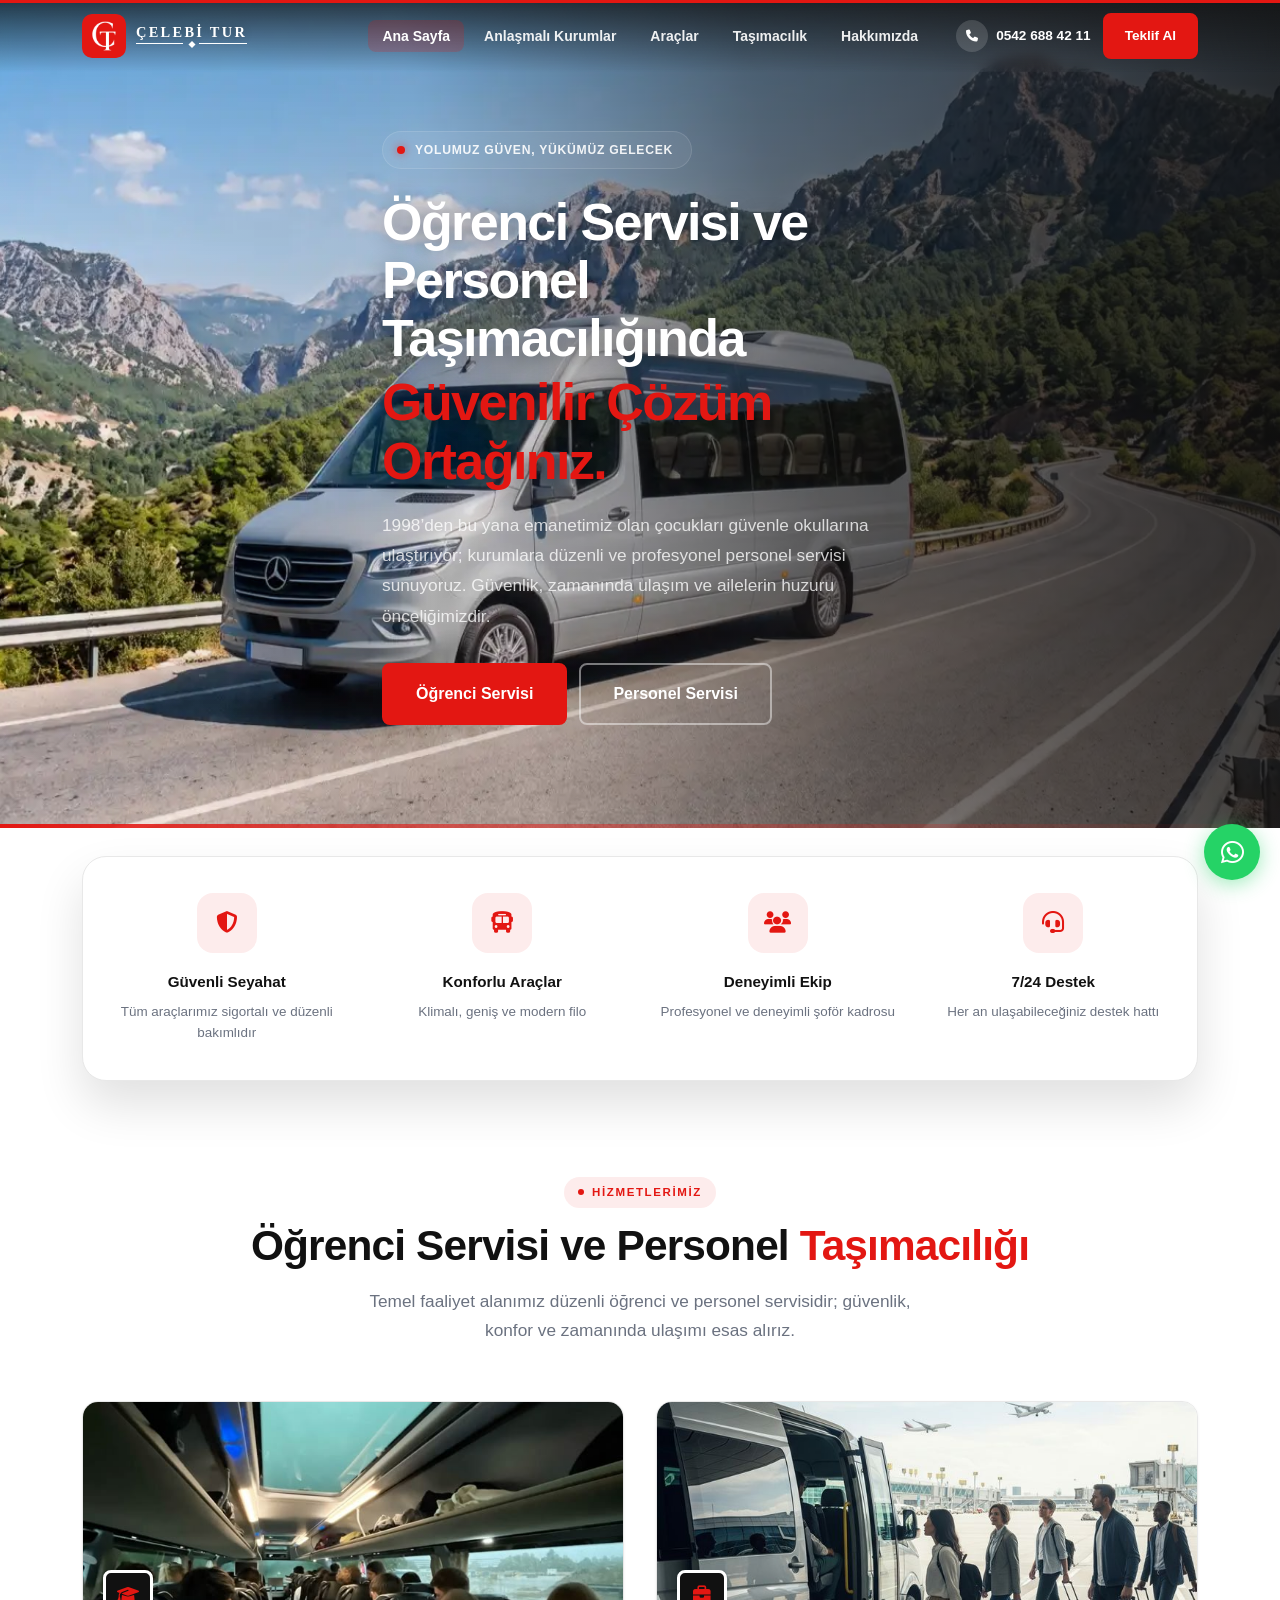
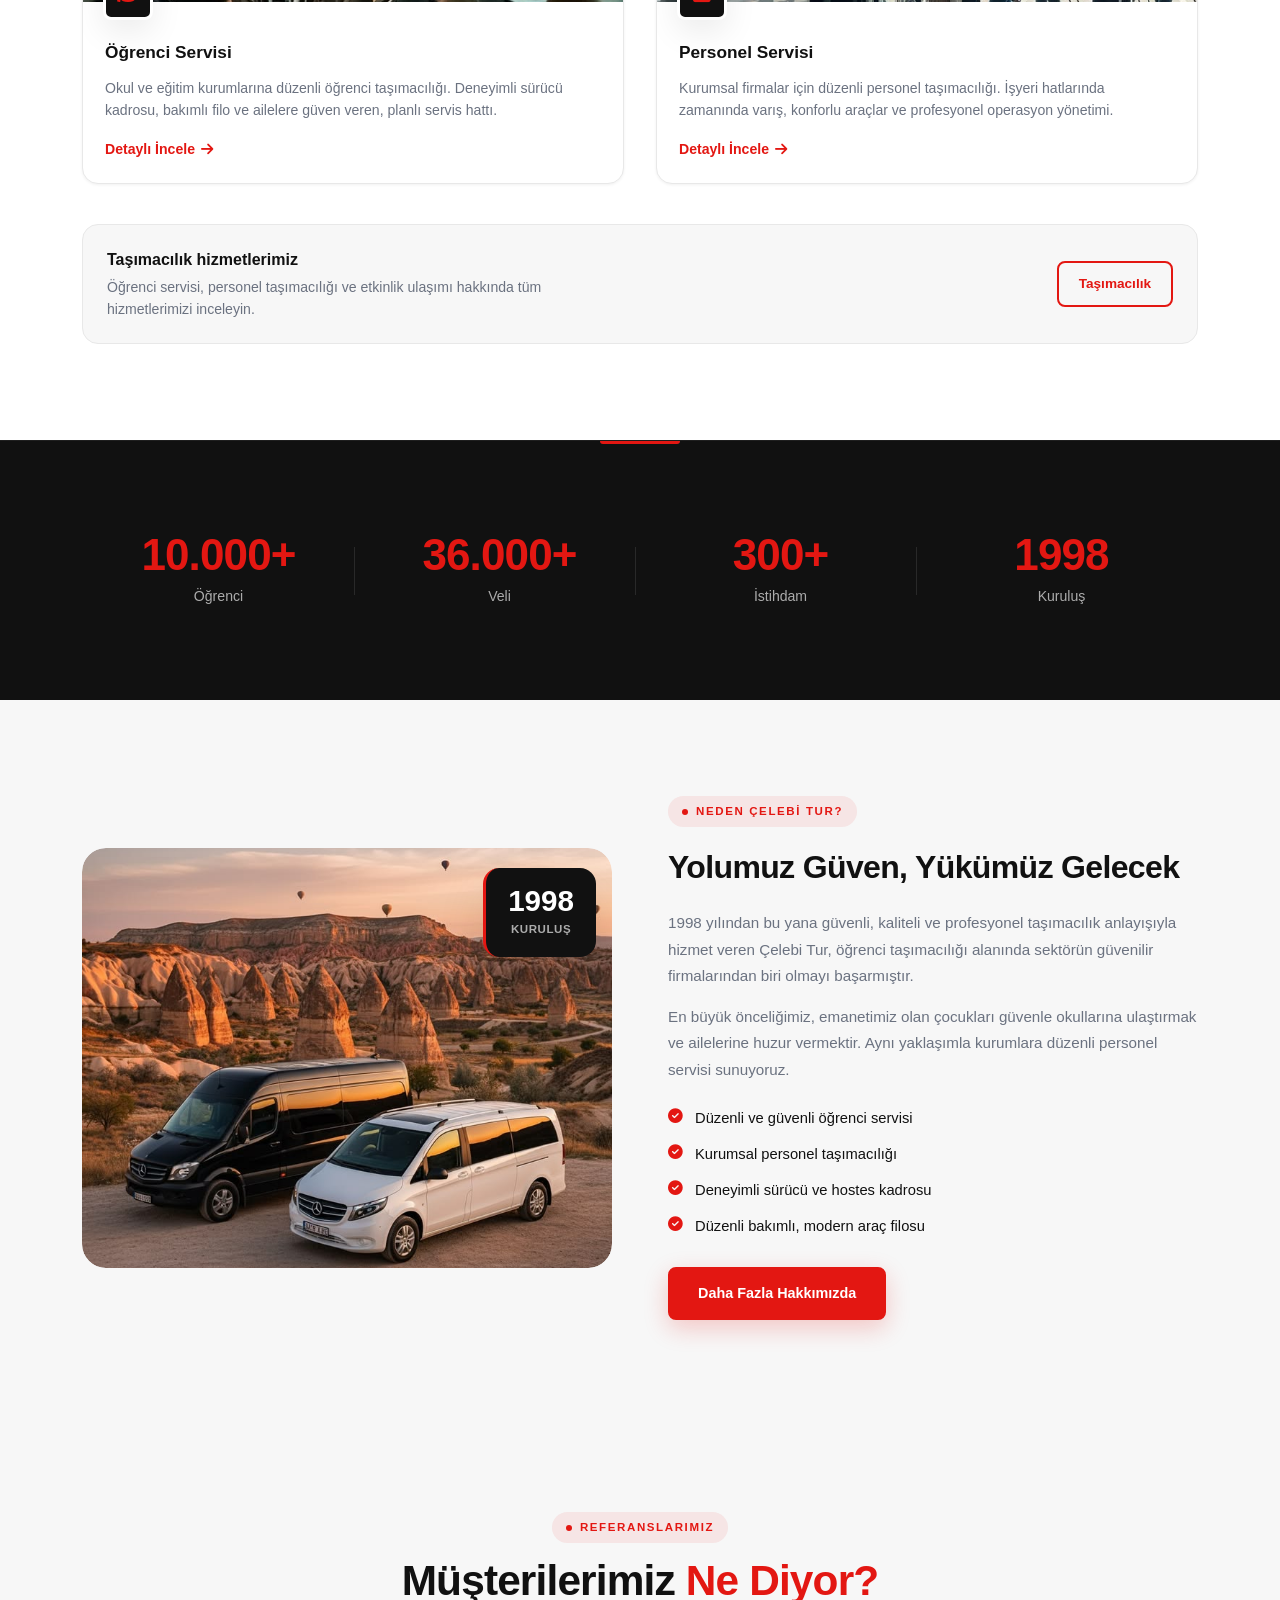
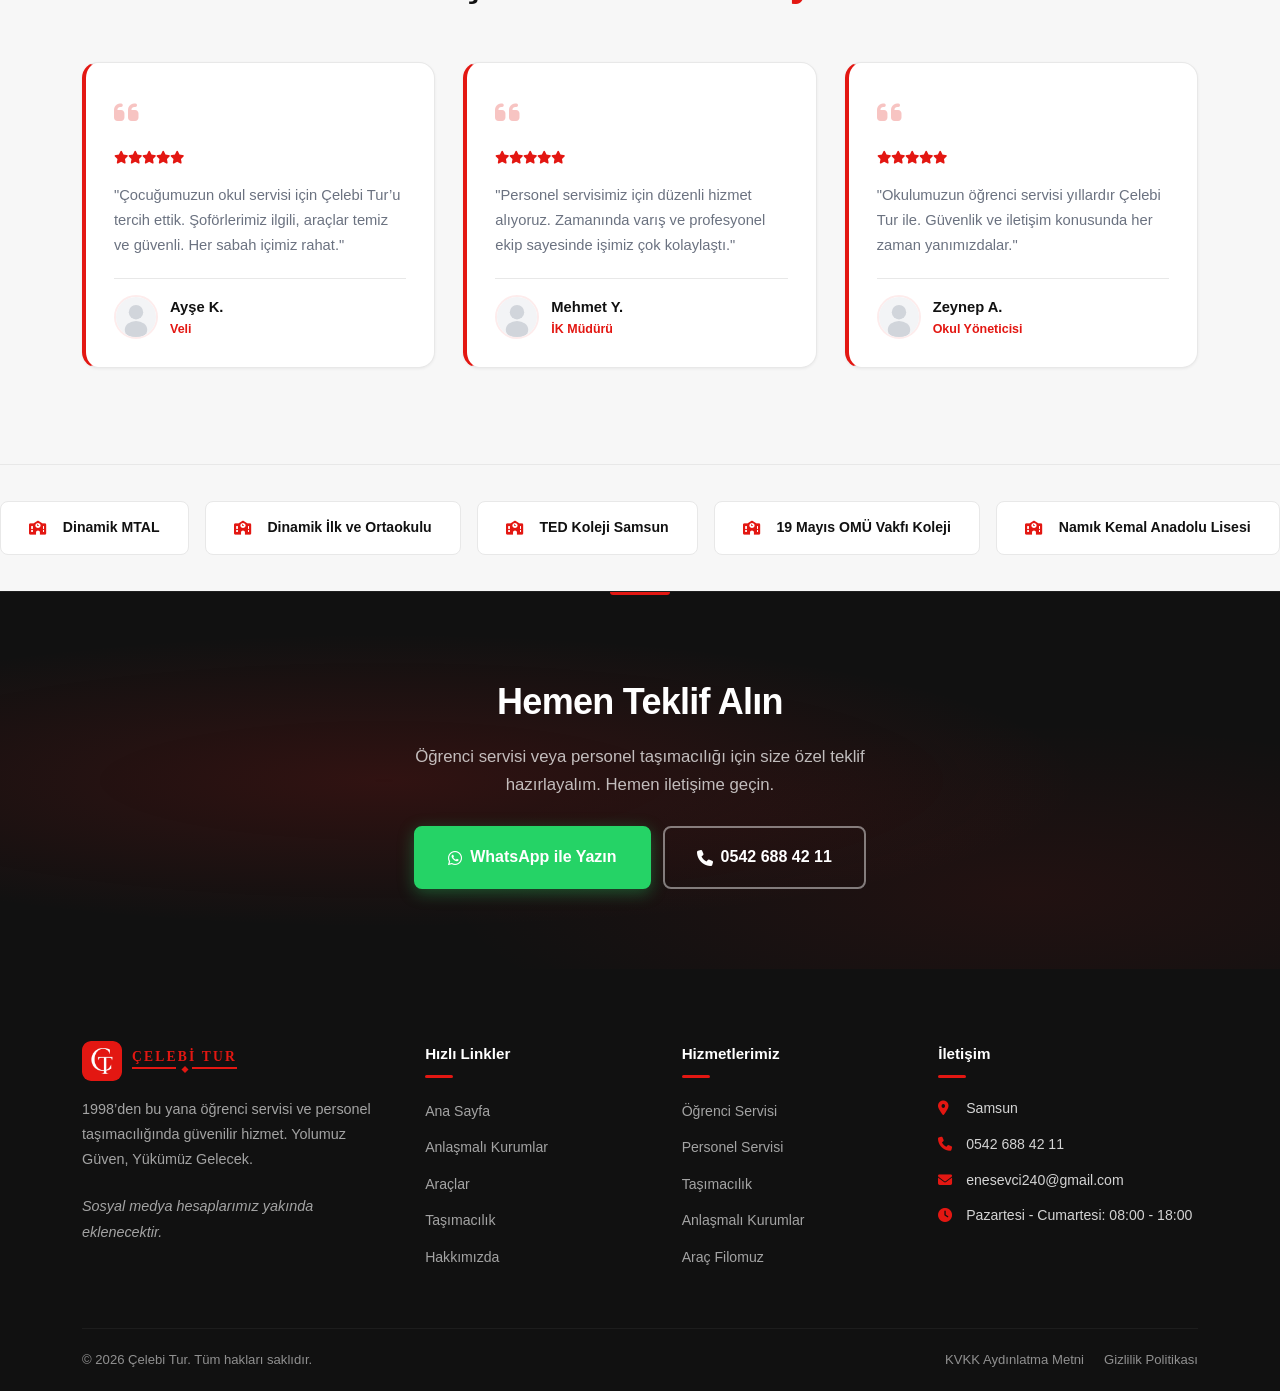
==== commit 3e5e6c4c: "anlaşmalı kurumlar" ====
--- a/index.html
+++ b/index.html
@@ -254,23 +254,31 @@
     <!-- Partners Marquee -->
     <section class="partners-marquee">
       <div class="partners-marquee__track">
-        <div class="partners-marquee__item"><i class="fas fa-university"></i>&nbsp; İTÜ</div>
-        <div class="partners-marquee__item"><i class="fas fa-university"></i>&nbsp; Boğaziçi Üni.</div>
-        <div class="partners-marquee__item"><i class="fas fa-university"></i>&nbsp; Yıldız Teknik</div>
-        <div class="partners-marquee__item"><i class="fas fa-school"></i>&nbsp; Koç Okulları</div>
-        <div class="partners-marquee__item"><i class="fas fa-school"></i>&nbsp; Robert Kolej</div>
-        <div class="partners-marquee__item"><i class="fas fa-building"></i>&nbsp; Kurumsal Firmalar</div>
-        <div class="partners-marquee__item"><i class="fas fa-university"></i>&nbsp; Sabancı Üni.</div>
-        <div class="partners-marquee__item"><i class="fas fa-school"></i>&nbsp; Enka Okulları</div>
+        <div class="partners-marquee__item"><i class="fas fa-school"></i>&nbsp; Dinamik MTAL</div>
+        <div class="partners-marquee__item"><i class="fas fa-school"></i>&nbsp; Dinamik İlk ve Ortaokulu</div>
+        <div class="partners-marquee__item"><i class="fas fa-school"></i>&nbsp; TED Koleji Samsun</div>
+        <div class="partners-marquee__item"><i class="fas fa-school"></i>&nbsp; 19 Mayıs OMÜ Vakfı Koleji</div>
+        <div class="partners-marquee__item"><i class="fas fa-school"></i>&nbsp; Namık Kemal Anadolu Lisesi</div>
+        <div class="partners-marquee__item"><i class="fas fa-school"></i>&nbsp; Yıldırım Beyazıt Ortaokulu</div>
+        <div class="partners-marquee__item"><i class="fas fa-school"></i>&nbsp; Arıburnu İlkokulu</div>
+        <div class="partners-marquee__item"><i class="fas fa-school"></i>&nbsp; Sema Cengiz Büberci Kız Meslek Lisesi</div>
+        <div class="partners-marquee__item"><i class="fas fa-school"></i>&nbsp; Mithatpaşa Anadolu Lisesi</div>
+        <div class="partners-marquee__item"><i class="fas fa-school"></i>&nbsp; İlhan Hamlı Lisesi</div>
+        <div class="partners-marquee__item"><i class="fas fa-school"></i>&nbsp; İlyas Kılıç MTAL</div>
+        <div class="partners-marquee__item"><i class="fas fa-school"></i>&nbsp; Gazi Anadolu Lisesi</div>
         <!-- Duplicate for seamless loop -->
-        <div class="partners-marquee__item"><i class="fas fa-university"></i>&nbsp; İTÜ</div>
-        <div class="partners-marquee__item"><i class="fas fa-university"></i>&nbsp; Boğaziçi Üni.</div>
-        <div class="partners-marquee__item"><i class="fas fa-university"></i>&nbsp; Yıldız Teknik</div>
-        <div class="partners-marquee__item"><i class="fas fa-school"></i>&nbsp; Koç Okulları</div>
-        <div class="partners-marquee__item"><i class="fas fa-school"></i>&nbsp; Robert Kolej</div>
-        <div class="partners-marquee__item"><i class="fas fa-building"></i>&nbsp; Kurumsal Firmalar</div>
-        <div class="partners-marquee__item"><i class="fas fa-university"></i>&nbsp; Sabancı Üni.</div>
-        <div class="partners-marquee__item"><i class="fas fa-school"></i>&nbsp; Enka Okulları</div>
+        <div class="partners-marquee__item"><i class="fas fa-school"></i>&nbsp; Dinamik MTAL</div>
+        <div class="partners-marquee__item"><i class="fas fa-school"></i>&nbsp; Dinamik İlk ve Ortaokulu</div>
+        <div class="partners-marquee__item"><i class="fas fa-school"></i>&nbsp; TED Koleji Samsun</div>
+        <div class="partners-marquee__item"><i class="fas fa-school"></i>&nbsp; 19 Mayıs OMÜ Vakfı Koleji</div>
+        <div class="partners-marquee__item"><i class="fas fa-school"></i>&nbsp; Namık Kemal Anadolu Lisesi</div>
+        <div class="partners-marquee__item"><i class="fas fa-school"></i>&nbsp; Yıldırım Beyazıt Ortaokulu</div>
+        <div class="partners-marquee__item"><i class="fas fa-school"></i>&nbsp; Arıburnu İlkokulu</div>
+        <div class="partners-marquee__item"><i class="fas fa-school"></i>&nbsp; Sema Cengiz Büberci Kız Meslek Lisesi</div>
+        <div class="partners-marquee__item"><i class="fas fa-school"></i>&nbsp; Mithatpaşa Anadolu Lisesi</div>
+        <div class="partners-marquee__item"><i class="fas fa-school"></i>&nbsp; İlhan Hamlı Lisesi</div>
+        <div class="partners-marquee__item"><i class="fas fa-school"></i>&nbsp; İlyas Kılıç MTAL</div>
+        <div class="partners-marquee__item"><i class="fas fa-school"></i>&nbsp; Gazi Anadolu Lisesi</div>
       </div>
     </section>
 
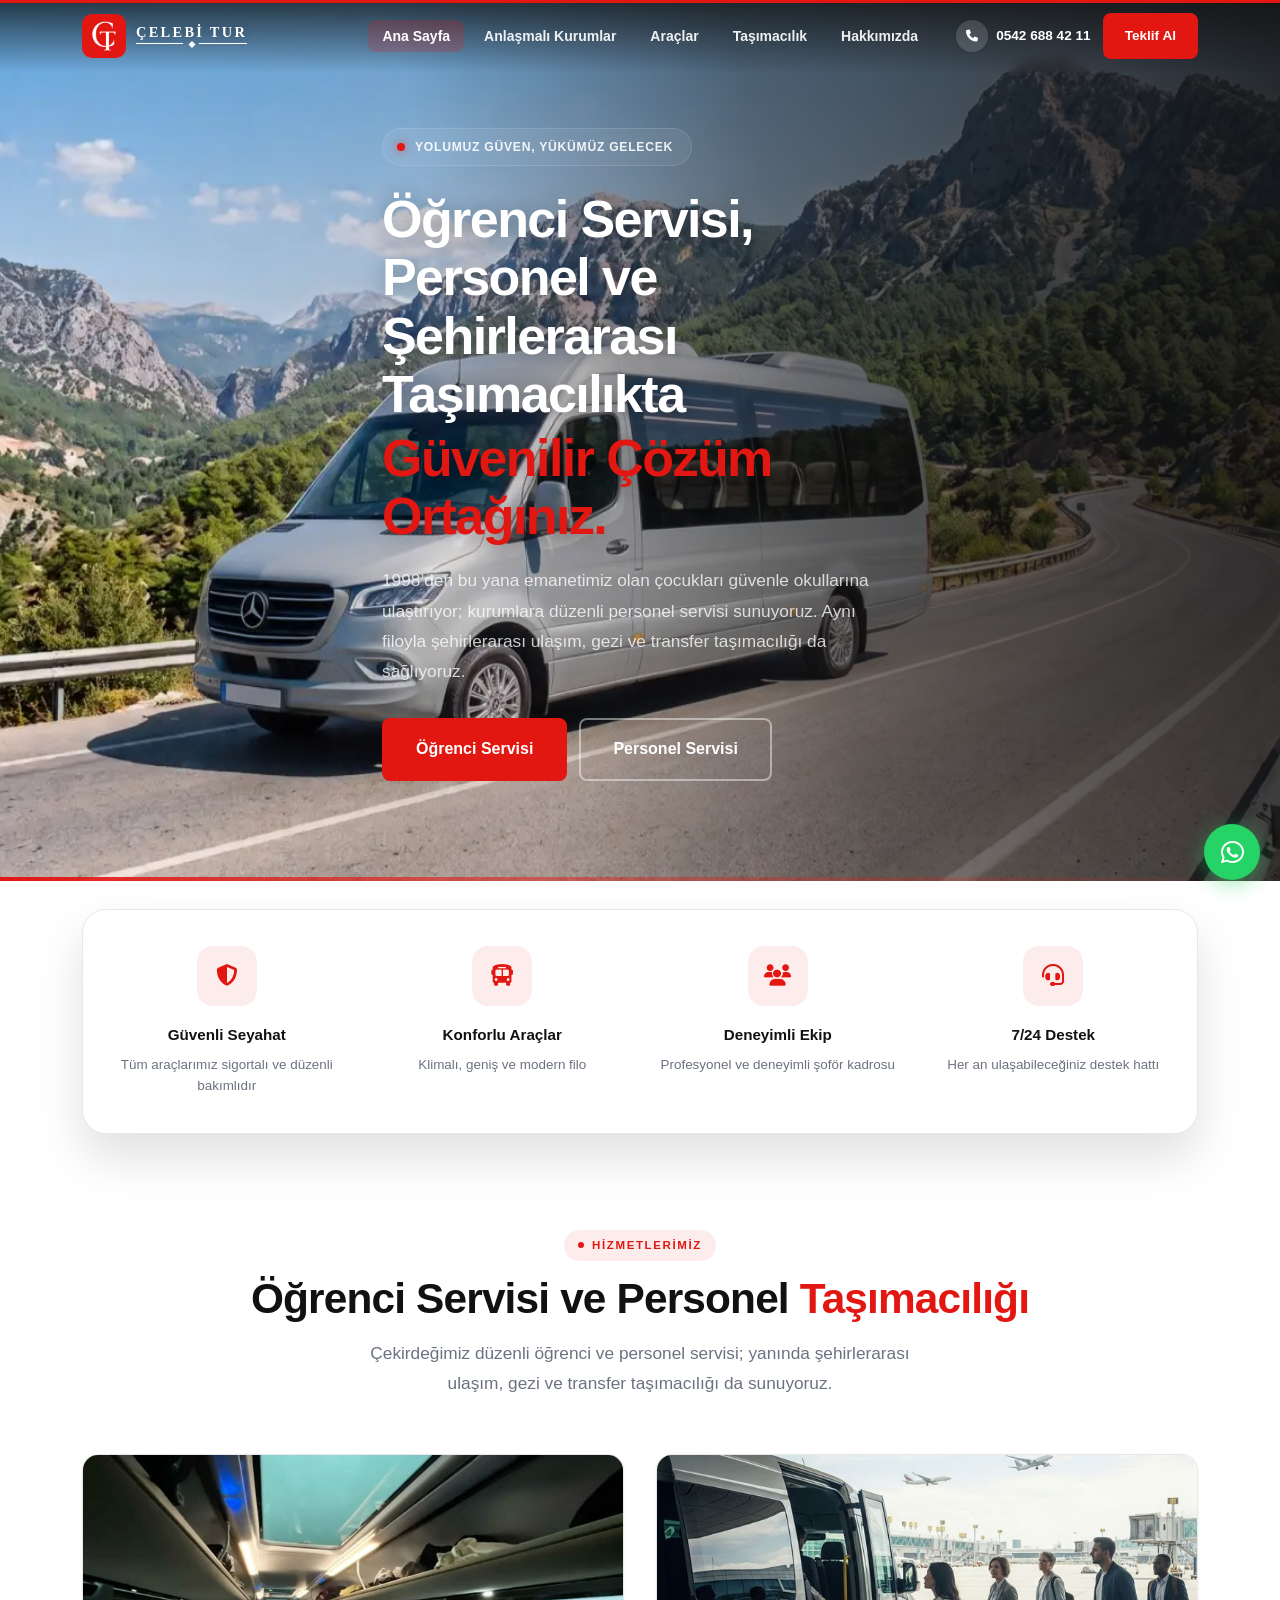
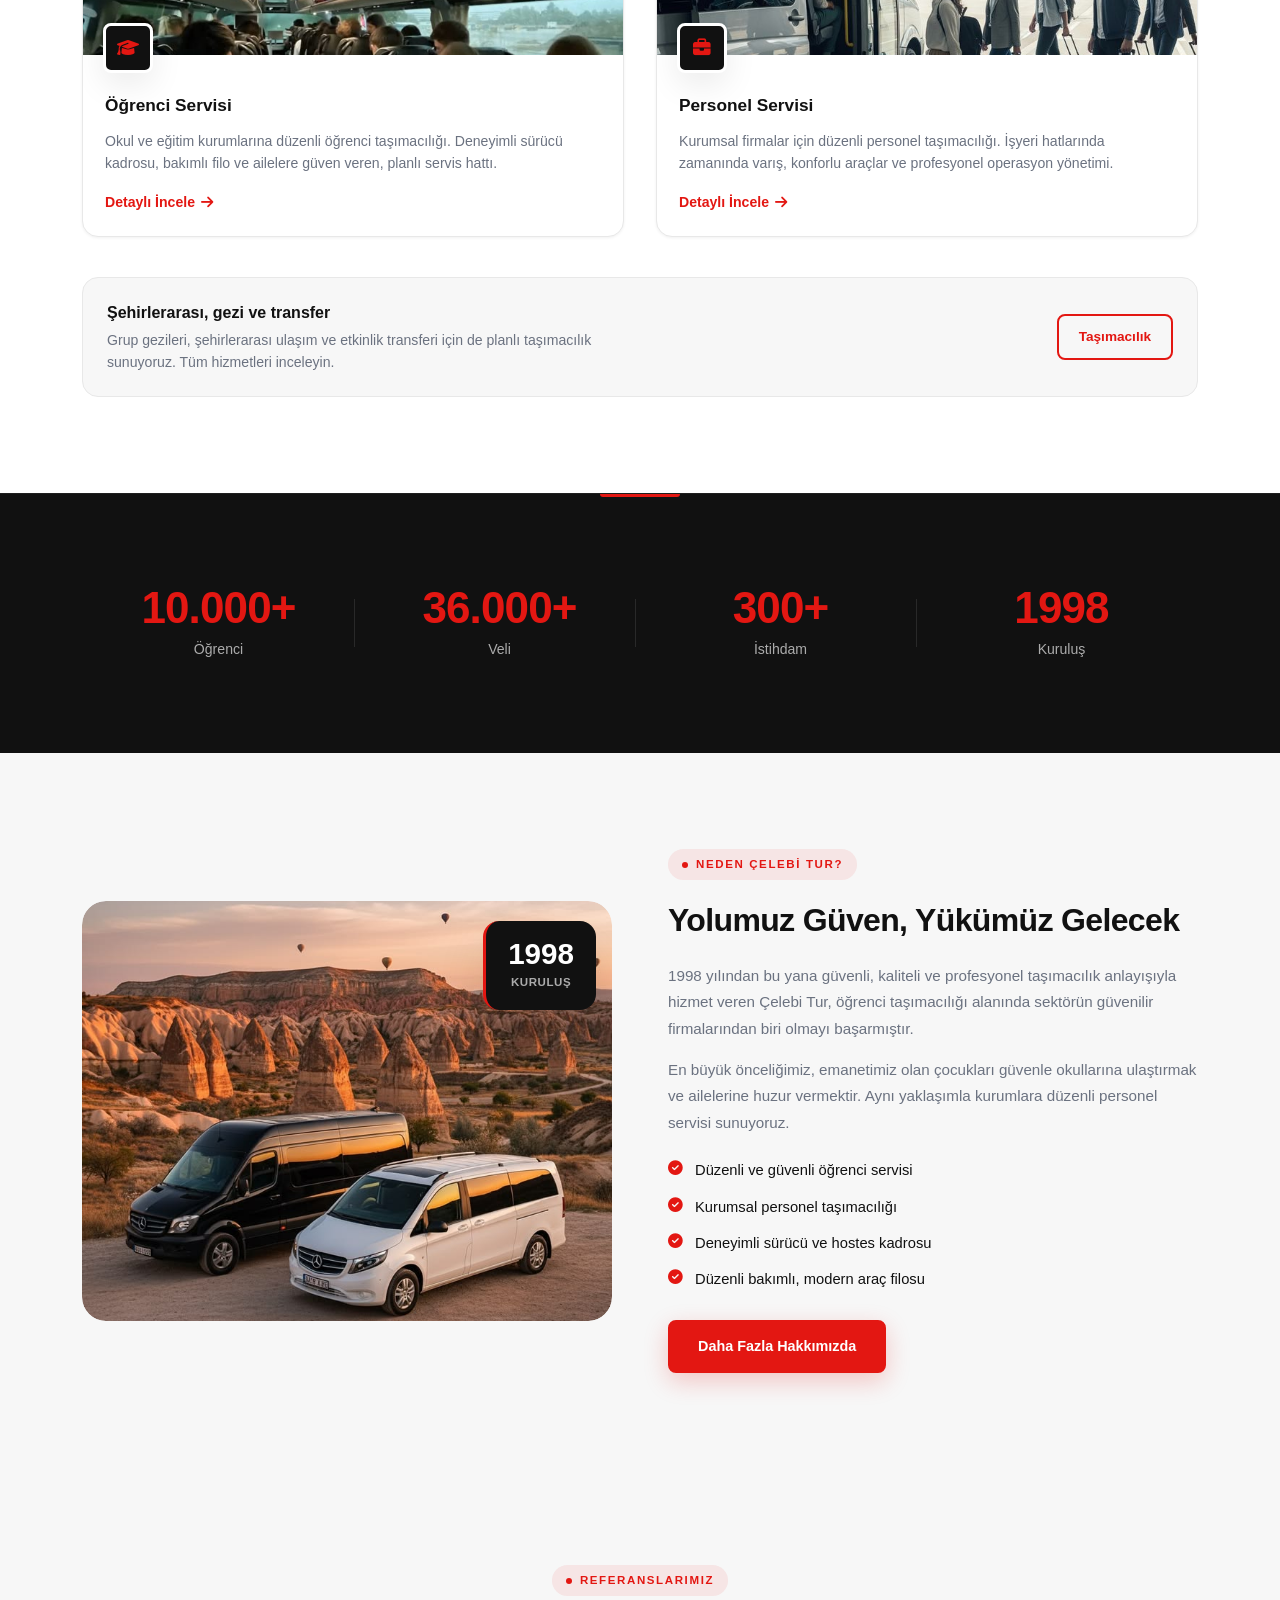
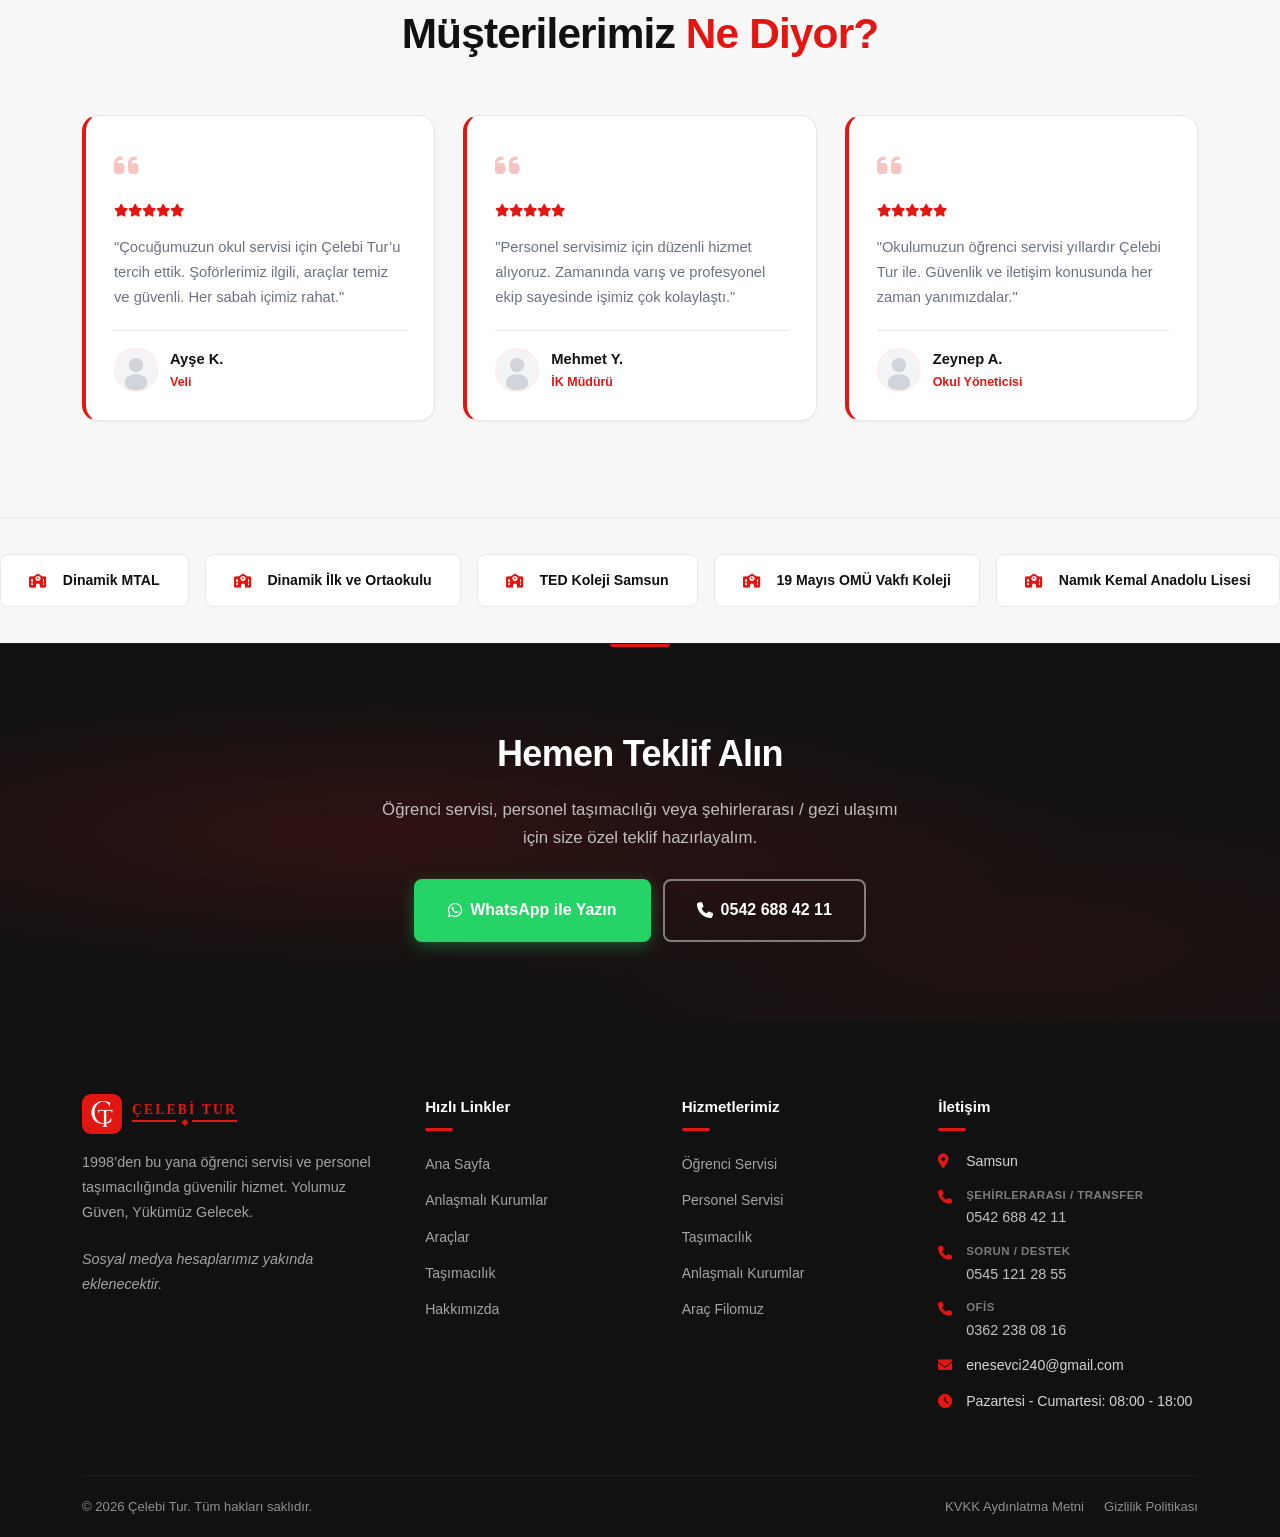
==== commit 3d90be23: "update wp" ====
--- a/index.html
+++ b/index.html
@@ -6,17 +6,17 @@
   <meta http-equiv="X-Content-Type-Options" content="nosniff">
   <meta name="referrer" content="strict-origin-when-cross-origin">
   <meta http-equiv="Content-Security-Policy" content="default-src 'self'; style-src 'self' https://fonts.googleapis.com https://cdnjs.cloudflare.com 'unsafe-inline'; font-src 'self' https://fonts.gstatic.com https://cdnjs.cloudflare.com data:; script-src 'self'; img-src 'self' data: https:; frame-src https://www.google.com; connect-src 'self' https://formspree.io; form-action https://formspree.io; base-uri 'self'; object-src 'none'; upgrade-insecure-requests;">
-  <meta name="description" content="Çelebi Tur — 1998'den bu yana öğrenci servisi ve personel taşımacılığında güvenilir çözüm ortağınız. Yolumuz Güven, Yükümüz Gelecek.">
-  <meta name="keywords" content="öğrenci servisi, personel servisi, okul servisi, personel taşımacılığı, Çelebi Tur, Samsun">
+  <meta name="description" content="Çelebi Tur — 1998'den bu yana öğrenci servisi, personel ve şehirlerarası taşımacılıkta güvenilir çözüm ortağınız. Yolumuz Güven, Yükümüz Gelecek.">
+  <meta name="keywords" content="öğrenci servisi, personel servisi, okul servisi, personel taşımacılığı, şehirlerarası taşımacılık, Çelebi Tur, Samsun">
   <meta name="author" content="Çelebi Tur">
-  <meta property="og:title" content="Çelebi Tur — Öğrenci Servisi & Personel Taşımacılığı">
-  <meta property="og:description" content="1998'den bu yana güvenli öğrenci servisi ve personel taşımacılığı. 10.000+ öğrenci, 36.000+ veli.">
+  <meta property="og:title" content="Çelebi Tur — Öğrenci, Personel & Şehirlerarası Taşımacılık">
+  <meta property="og:description" content="1998'den bu yana güvenli öğrenci servisi, personel ve şehirlerarası taşımacılık. 10.000+ öğrenci, 36.000+ veli.">
   <meta property="og:type" content="website">
   <link rel="canonical" href="https://celebiturturizm.com/">
   <meta property="og:url" content="https://celebiturturizm.com/">
   <meta property="og:image" content="https://celebiturturizm.com/images/logo-header.png">
   <meta property="og:locale" content="tr_TR">
-  <title>Çelebi Tur — Ana Sayfa | Öğrenci Servisi & Personel Taşımacılığı</title>
+  <title>Çelebi Tur — Ana Sayfa | Öğrenci, Personel & Şehirlerarası Taşımacılık</title>
   <link rel="preconnect" href="https://fonts.googleapis.com">
   <link rel="preconnect" href="https://fonts.gstatic.com" crossorigin>
   <link href="https://fonts.googleapis.com/css2?family=Cinzel:wght@500;600;700&family=Plus+Jakarta+Sans:wght@400;500;600;700;800&display=swap" rel="stylesheet">
@@ -25,8 +25,8 @@
   <link rel="stylesheet" href="/css/style.css?v=20260712g">
   <link rel="stylesheet" href="/css/header.css?v=20260712i">
   <link rel="stylesheet" href="/css/footer.css?v=20260712h">
-  <link rel="stylesheet" href="/css/components.css?v=20260712g">
-  <link rel="stylesheet" href="/css/mobile.css?v=20260712g">
+  <link rel="stylesheet" href="/css/components.css?v=20260712n">
+  <link rel="stylesheet" href="/css/mobile.css?v=20260712n">
   <link rel="stylesheet" href="/css/pages/home.css?v=20260712g">
   <link rel="icon" href="/images/favicon.svg" type="image/svg+xml">
   <link rel="icon" href="/images/apple-touch-icon.png" sizes="180x180">
@@ -68,8 +68,8 @@
     <section class="hero">
       <div class="container hero__content animate-on-scroll">
         <span class="hero__badge">Yolumuz Güven, Yükümüz Gelecek</span>
-        <h1 class="hero__title">Öğrenci Servisi ve Personel Taşımacılığında <span>Güvenilir Çözüm Ortağınız.</span></h1>
-        <p class="hero__subtitle">1998’den bu yana emanetimiz olan çocukları güvenle okullarına ulaştırıyor; kurumlara düzenli ve profesyonel personel servisi sunuyoruz. Güvenlik, zamanında ulaşım ve ailelerin huzuru önceliğimizdir.</p>
+        <h1 class="hero__title">Öğrenci Servisi, Personel ve Şehirlerarası Taşımacılıkta <span>Güvenilir Çözüm Ortağınız.</span></h1>
+        <p class="hero__subtitle">1998’den bu yana emanetimiz olan çocukları güvenle okullarına ulaştırıyor; kurumlara düzenli personel servisi sunuyoruz. Aynı filoyla şehirlerarası ulaşım, gezi ve transfer taşımacılığı da sağlıyoruz.</p>
         <div class="hero__actions">
           <a href="/anlasmali-kurumlar/" class="btn btn--accent btn--lg">Öğrenci Servisi</a>
           <a href="/araclar/" class="btn btn--outline btn--lg">Personel Servisi</a>
@@ -111,7 +111,7 @@
         <div class="section-header animate-on-scroll">
           <span class="section-label">Hizmetlerimiz</span>
           <h2 class="section-title">Öğrenci Servisi ve Personel <span>Taşımacılığı</span></h2>
-          <p class="section-subtitle">Temel faaliyet alanımız düzenli öğrenci ve personel servisidir; güvenlik, konfor ve zamanında ulaşımı esas alırız.</p>
+          <p class="section-subtitle">Çekirdeğimiz düzenli öğrenci ve personel servisi; yanında şehirlerarası ulaşım, gezi ve transfer taşımacılığı da sunuyoruz.</p>
         </div>
         <div class="grid-2">
           <article class="service-card animate-on-scroll">
@@ -136,8 +136,8 @@
         <div class="service-secondary animate-on-scroll">
           <div class="service-secondary__inner">
             <div>
-              <h3 class="service-secondary__title">Taşımacılık hizmetlerimiz</h3>
-              <p class="service-secondary__text">Öğrenci servisi, personel taşımacılığı ve etkinlik ulaşımı hakkında tüm hizmetlerimizi inceleyin.</p>
+              <h3 class="service-secondary__title">Şehirlerarası, gezi ve transfer</h3>
+              <p class="service-secondary__text">Grup gezileri, şehirlerarası ulaşım ve etkinlik transferi için de planlı taşımacılık sunuyoruz. Tüm hizmetleri inceleyin.</p>
             </div>
             <a href="/turlar/" class="btn btn--outline-dark btn--sm">Taşımacılık</a>
           </div>
@@ -286,7 +286,7 @@
     <section class="cta-banner">
       <div class="container animate-on-scroll">
         <h2 class="cta-banner__title">Hemen Teklif Alın</h2>
-        <p class="cta-banner__text">Öğrenci servisi veya personel taşımacılığı için size özel teklif hazırlayalım. Hemen iletişime geçin.</p>
+        <p class="cta-banner__text">Öğrenci servisi, personel taşımacılığı veya şehirlerarası / gezi ulaşımı için size özel teklif hazırlayalım.</p>
         <div class="cta-banner__actions">
           <a href="#" class="btn btn--whatsapp btn--lg" target="_blank" rel="noopener noreferrer" data-whatsapp data-whatsapp-msg="Merhaba, teklif almak istiyorum.">
             <i class="fab fa-whatsapp"></i> WhatsApp ile Yazın
@@ -333,7 +333,7 @@
           <h4>İletişim</h4>
           <ul class="footer-contact">
             <li><i class="fas fa-map-marker-alt" aria-hidden="true"></i> <a href="#" data-maps-link target="_blank" rel="noopener noreferrer"><span data-address>Samsun</span></a></li>
-            <li><i class="fas fa-phone" aria-hidden="true"></i> <a href="#" data-phone-tel><span data-phone>0542 688 42 11</span></a></li>
+            <li hidden data-contact-phones-anchor></li>
             <li><i class="fas fa-envelope" aria-hidden="true"></i> <a href="#" data-email-link><span data-email>enesevci240@gmail.com</span></a></li>
             <li><i class="fas fa-clock" aria-hidden="true"></i> <span data-hours>Pazartesi - Cumartesi: 08:00 - 18:00</span></li>
           </ul>
@@ -350,13 +350,13 @@
   </footer>
 
   <!-- WhatsApp Floating Button -->
-  <a href="#" class="whatsapp-float" data-whatsapp aria-label="WhatsApp ile iletişime geçin">
+  <button type="button" class="whatsapp-float" data-whatsapp-chooser aria-label="WhatsApp ile iletişime geçin" aria-haspopup="dialog">
     <span class="whatsapp-float__tooltip">Bize Yazın</span>
-    <i class="fab fa-whatsapp"></i>
-  </a>
-
-  <script src="/js/config.js?v=20260712g"></script>
-  <script src="/js/main.js?v=20260712g"></script>
+    <i class="fab fa-whatsapp" aria-hidden="true"></i>
+  </button>
+
+  <script src="/js/config.js?v=20260712k"></script>
+  <script src="/js/main.js?v=20260712n"></script>
   <script src="/js/animations.js?v=20260712g"></script>
 </body>
 </html>
--- a/css/components.css
+++ b/css/components.css
@@ -337,6 +337,9 @@
   font-size: 1.65rem;
   box-shadow: 0 4px 20px rgba(37, 211, 102, 0.45);
   transition: transform var(--transition), box-shadow var(--transition);
+  border: none;
+  cursor: pointer;
+  padding: 0;
 }
 
 .whatsapp-float:hover {
@@ -346,6 +349,179 @@
 
 .whatsapp-float__tooltip {
   display: none;
+}
+
+.wa-chooser-root {
+  position: fixed;
+  inset: 0;
+  z-index: 1001;
+  display: flex;
+  align-items: center;
+  justify-content: center;
+  padding: max(16px, var(--safe-top)) 16px max(16px, var(--safe-bottom));
+  box-sizing: border-box;
+  pointer-events: none;
+}
+
+.wa-chooser-root[hidden] {
+  display: none !important;
+}
+
+.wa-chooser-root:not([hidden]) {
+  display: flex;
+  pointer-events: auto;
+}
+
+.wa-chooser-backdrop {
+  position: absolute;
+  inset: 0;
+  z-index: 0;
+  margin: 0;
+  padding: 0;
+  border: none;
+  background: rgba(17, 17, 17, 0.5);
+  cursor: pointer;
+}
+
+.wa-chooser {
+  position: relative;
+  z-index: 1;
+  width: min(400px, 100%);
+  max-height: calc(100% - 8px);
+  overflow-x: hidden;
+  overflow-y: auto;
+  -webkit-overflow-scrolling: touch;
+  background: var(--color-white);
+  border-radius: 16px;
+  box-shadow: var(--shadow-lg);
+  border: 1px solid var(--color-border);
+  padding: 18px 16px 16px;
+  box-sizing: border-box;
+  pointer-events: auto;
+}
+
+body.wa-chooser-open {
+  overflow: hidden;
+  touch-action: none;
+}
+
+body.wa-chooser-open .whatsapp-float {
+  visibility: hidden;
+  pointer-events: none;
+}
+
+.wa-chooser__title {
+  font-size: 0.95rem;
+  font-weight: 700;
+  color: var(--color-text);
+  margin: 0 28px 14px 0;
+}
+
+.wa-chooser__close {
+  position: absolute;
+  top: 10px;
+  right: 10px;
+  width: 32px;
+  height: 32px;
+  border: none;
+  background: transparent;
+  font-size: 1.4rem;
+  line-height: 1;
+  color: var(--color-text-muted);
+  cursor: pointer;
+  border-radius: var(--radius-sm);
+}
+
+.wa-chooser__close:hover {
+  background: var(--color-bg-alt);
+  color: var(--color-text);
+}
+
+.wa-chooser__list {
+  display: flex;
+  flex-direction: column;
+  gap: 8px;
+}
+
+.wa-chooser__item {
+  display: flex;
+  align-items: flex-start;
+  gap: 12px;
+  padding: 12px;
+  border-radius: var(--radius-sm);
+  border: 1px solid var(--color-border);
+  color: var(--color-text);
+  transition: border-color var(--transition), background var(--transition);
+}
+
+.wa-chooser__item:hover {
+  border-color: rgba(37, 211, 102, 0.55);
+  background: rgba(37, 211, 102, 0.06);
+}
+
+.wa-chooser__item i {
+  width: 36px;
+  height: 36px;
+  border-radius: var(--radius-sm);
+  background: rgba(37, 211, 102, 0.12);
+  color: var(--color-whatsapp);
+  display: flex;
+  align-items: center;
+  justify-content: center;
+  flex-shrink: 0;
+}
+
+.wa-chooser__item--call i {
+  background: var(--color-primary-soft);
+  color: var(--color-primary);
+}
+
+.wa-chooser__item strong {
+  display: block;
+  font-size: 0.88rem;
+  margin-bottom: 2px;
+}
+
+.wa-chooser__item small {
+  display: block;
+  font-size: 0.78rem;
+  color: var(--color-text-muted);
+  line-height: 1.4;
+}
+
+.footer-contact__phone {
+  align-items: flex-start;
+}
+
+.footer-contact__phone-wrap {
+  display: flex;
+  flex-direction: column;
+  gap: 2px;
+  min-width: 0;
+}
+
+.footer-contact__phone-label {
+  font-size: 0.72rem;
+  font-weight: 600;
+  letter-spacing: 0.04em;
+  text-transform: uppercase;
+  opacity: 0.55;
+}
+
+.footer-contact__phone a {
+  font-size: 0.9rem;
+  opacity: 0.9;
+}
+
+.contact-info-list .footer-contact__phone-label {
+  color: var(--color-text-muted);
+  opacity: 1;
+}
+
+.contact-info-list li {
+  display: flex;
+  align-items: flex-start;
+  gap: 12px;
 }
 
 .cta-banner {
@@ -501,7 +677,38 @@
     width: 52px;
     height: 52px;
     font-size: 1.5rem;
-    right: 16px;
+    right: max(16px, var(--safe-right));
     bottom: calc(16px + var(--safe-bottom));
   }
-}
+
+  .wa-chooser-root {
+    align-items: center;
+    padding: 20px 16px;
+    padding-bottom: max(20px, var(--safe-bottom));
+  }
+
+  .wa-chooser {
+    width: 100%;
+    max-height: min(78vh, 520px);
+    border-radius: 16px;
+    padding: 20px 16px 16px;
+  }
+
+  .wa-chooser__title {
+    font-size: 1.05rem;
+    margin-bottom: 16px;
+  }
+
+  .wa-chooser__item {
+    padding: 14px 12px;
+    min-height: 56px;
+  }
+
+  .wa-chooser__item strong {
+    font-size: 0.92rem;
+  }
+
+  .wa-chooser__item small {
+    font-size: 0.8rem;
+  }
+}
--- a/css/mobile.css
+++ b/css/mobile.css
@@ -329,12 +329,56 @@
 
   .partners-marquee {
     padding: 28px 0;
+    position: relative;
+  }
+
+  .partners-marquee::before,
+  .partners-marquee::after {
+    content: '';
+    position: absolute;
+    top: 0;
+    bottom: 0;
+    width: 36px;
+    z-index: 1;
+    pointer-events: none;
+  }
+
+  .partners-marquee::before {
+    left: 0;
+    background: linear-gradient(90deg, var(--color-bg-alt), transparent);
+  }
+
+  .partners-marquee::after {
+    right: 0;
+    background: linear-gradient(270deg, var(--color-bg-alt), transparent);
   }
 
   .partners-marquee__item {
-    min-width: 130px;
-    padding: 12px 20px;
-    font-size: 0.82rem;
+    min-width: auto;
+    max-width: none;
+    white-space: nowrap;
+    padding: 12px 18px;
+    font-size: 0.8rem;
+  }
+
+  .cta-banner__title {
+    font-size: clamp(1.35rem, 6vw, 1.75rem);
+    padding: 0 4px;
+  }
+
+  .cta-banner__text {
+    font-size: 0.9rem;
+    line-height: 1.65;
+    max-width: 28em;
+    margin-left: auto;
+    margin-right: auto;
+  }
+
+  .cta-banner__actions .btn {
+    min-height: 48px;
+    justify-content: center;
+    white-space: normal;
+    text-align: center;
   }
 
   .whatsapp-float {
@@ -344,6 +388,40 @@
     bottom: calc(16px + var(--safe-bottom));
   }
 
+  .wa-chooser-root {
+    align-items: center;
+    padding: 24px 16px;
+    padding-bottom: max(24px, var(--safe-bottom));
+  }
+
+  .wa-chooser {
+    width: 100%;
+    max-height: min(75vh, 480px);
+    border-radius: 16px;
+    padding: 20px 16px 16px;
+  }
+
+  .wa-chooser__list {
+    gap: 10px;
+  }
+
+  .wa-chooser__item {
+    padding: 14px 12px;
+  }
+
+  .footer-contact__phone-wrap {
+    min-width: 0;
+  }
+
+  .footer-contact__phone {
+    word-break: break-word;
+  }
+
+  .footer-brand p,
+  .footer-col a {
+    overflow-wrap: anywhere;
+  }
+
   .tour-tabs {
     max-width: 100%;
     margin-left: 0;
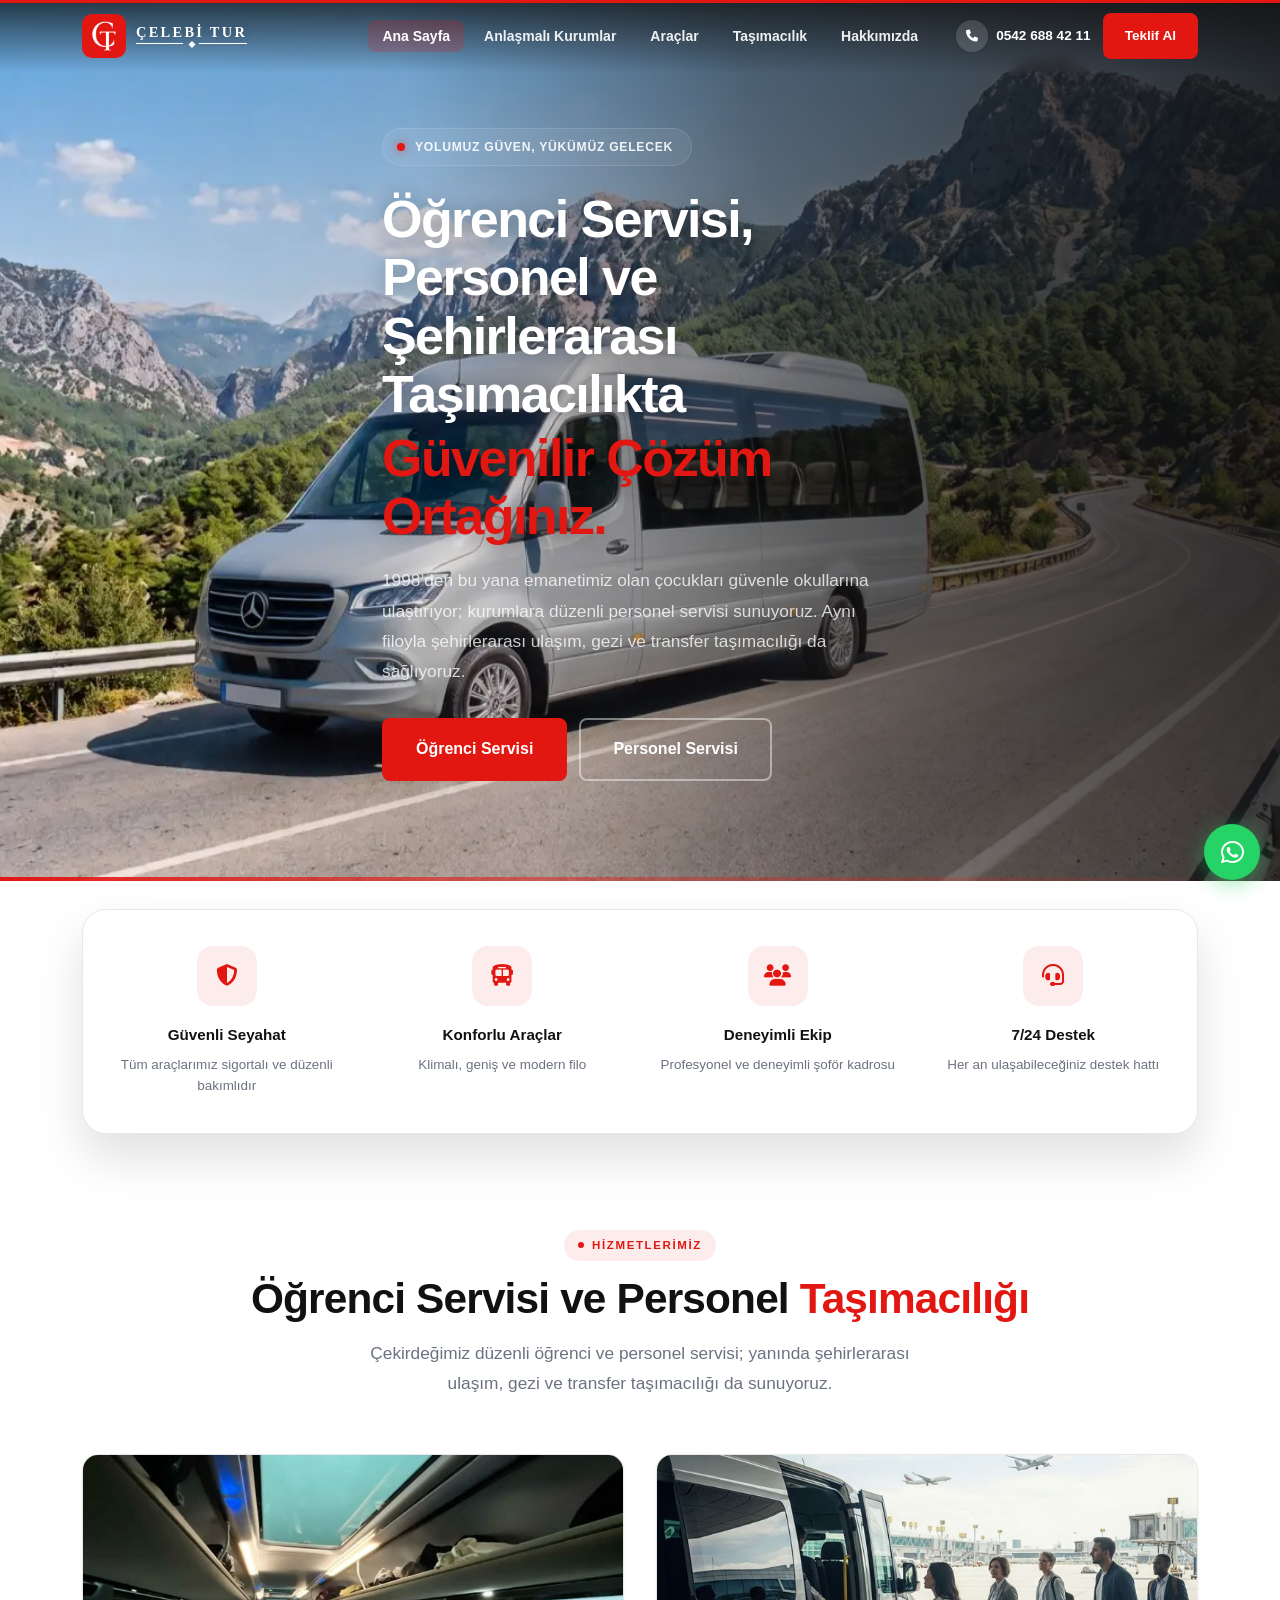
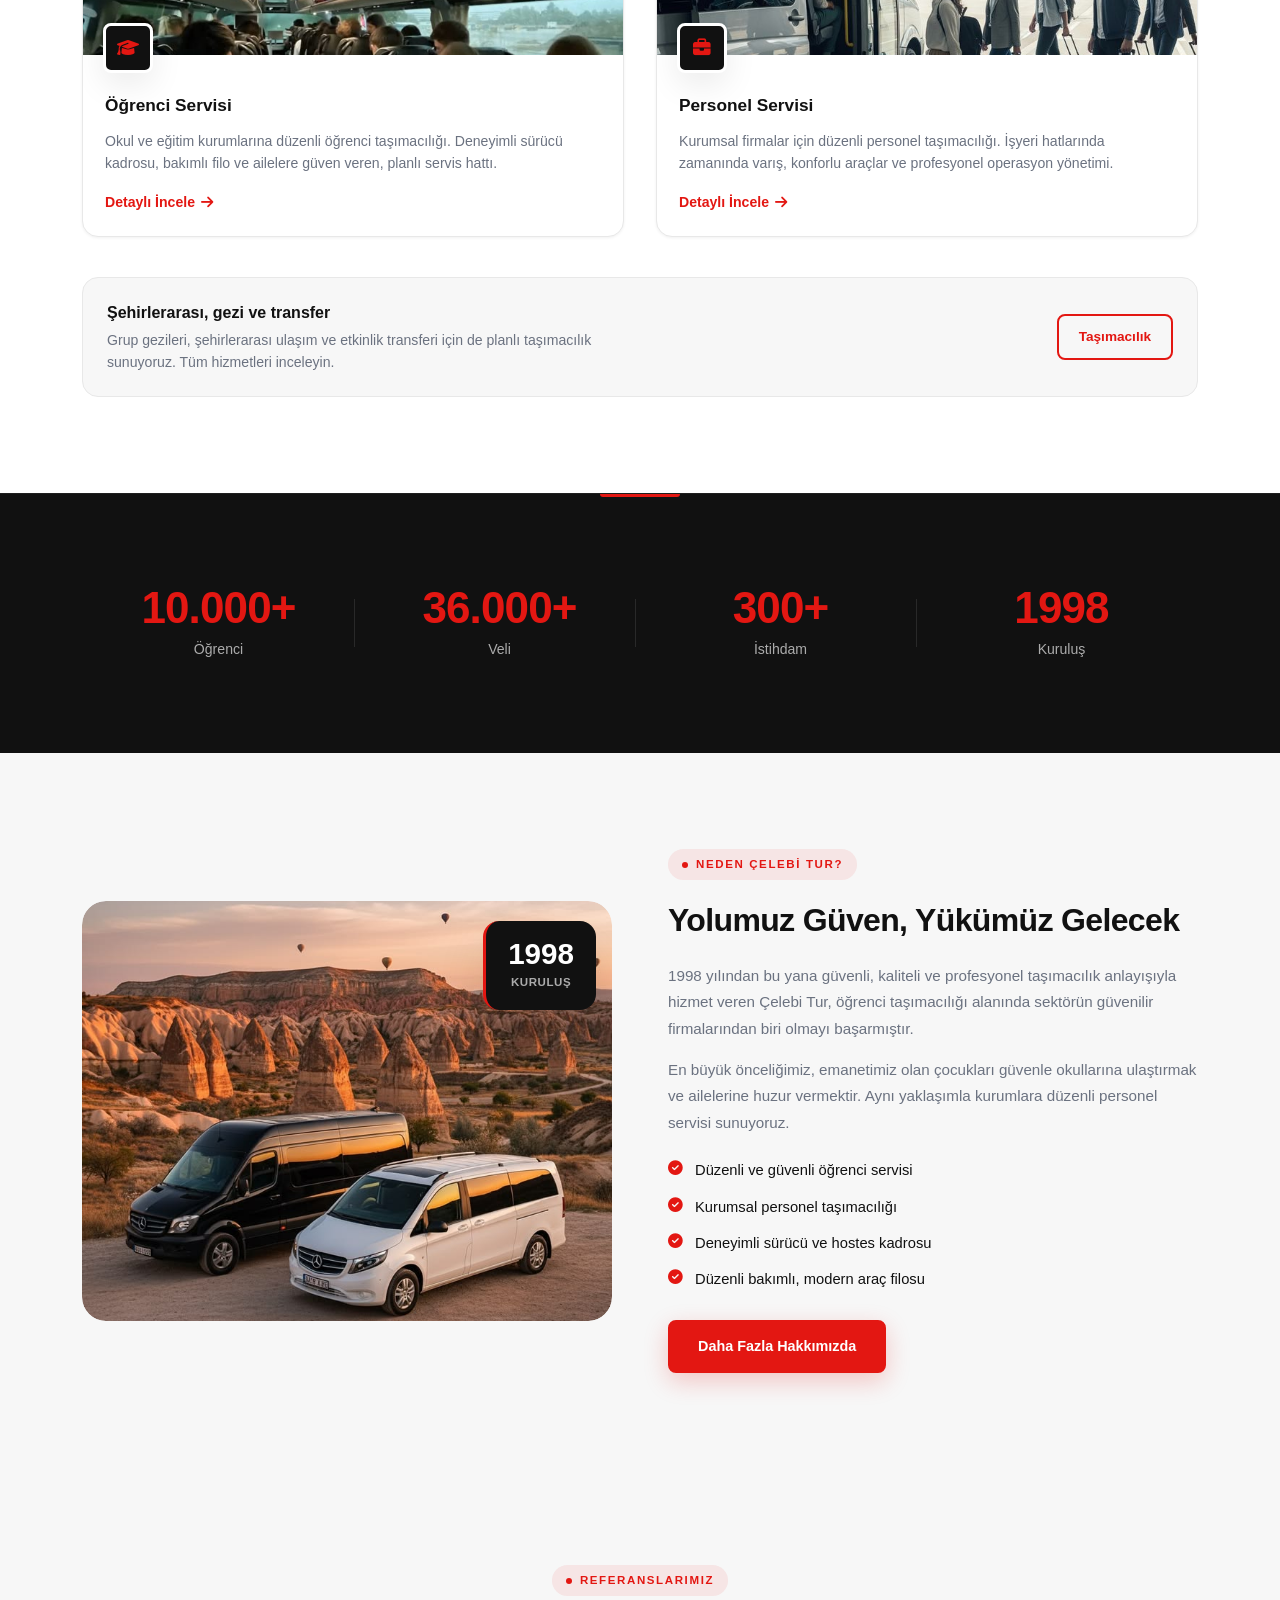
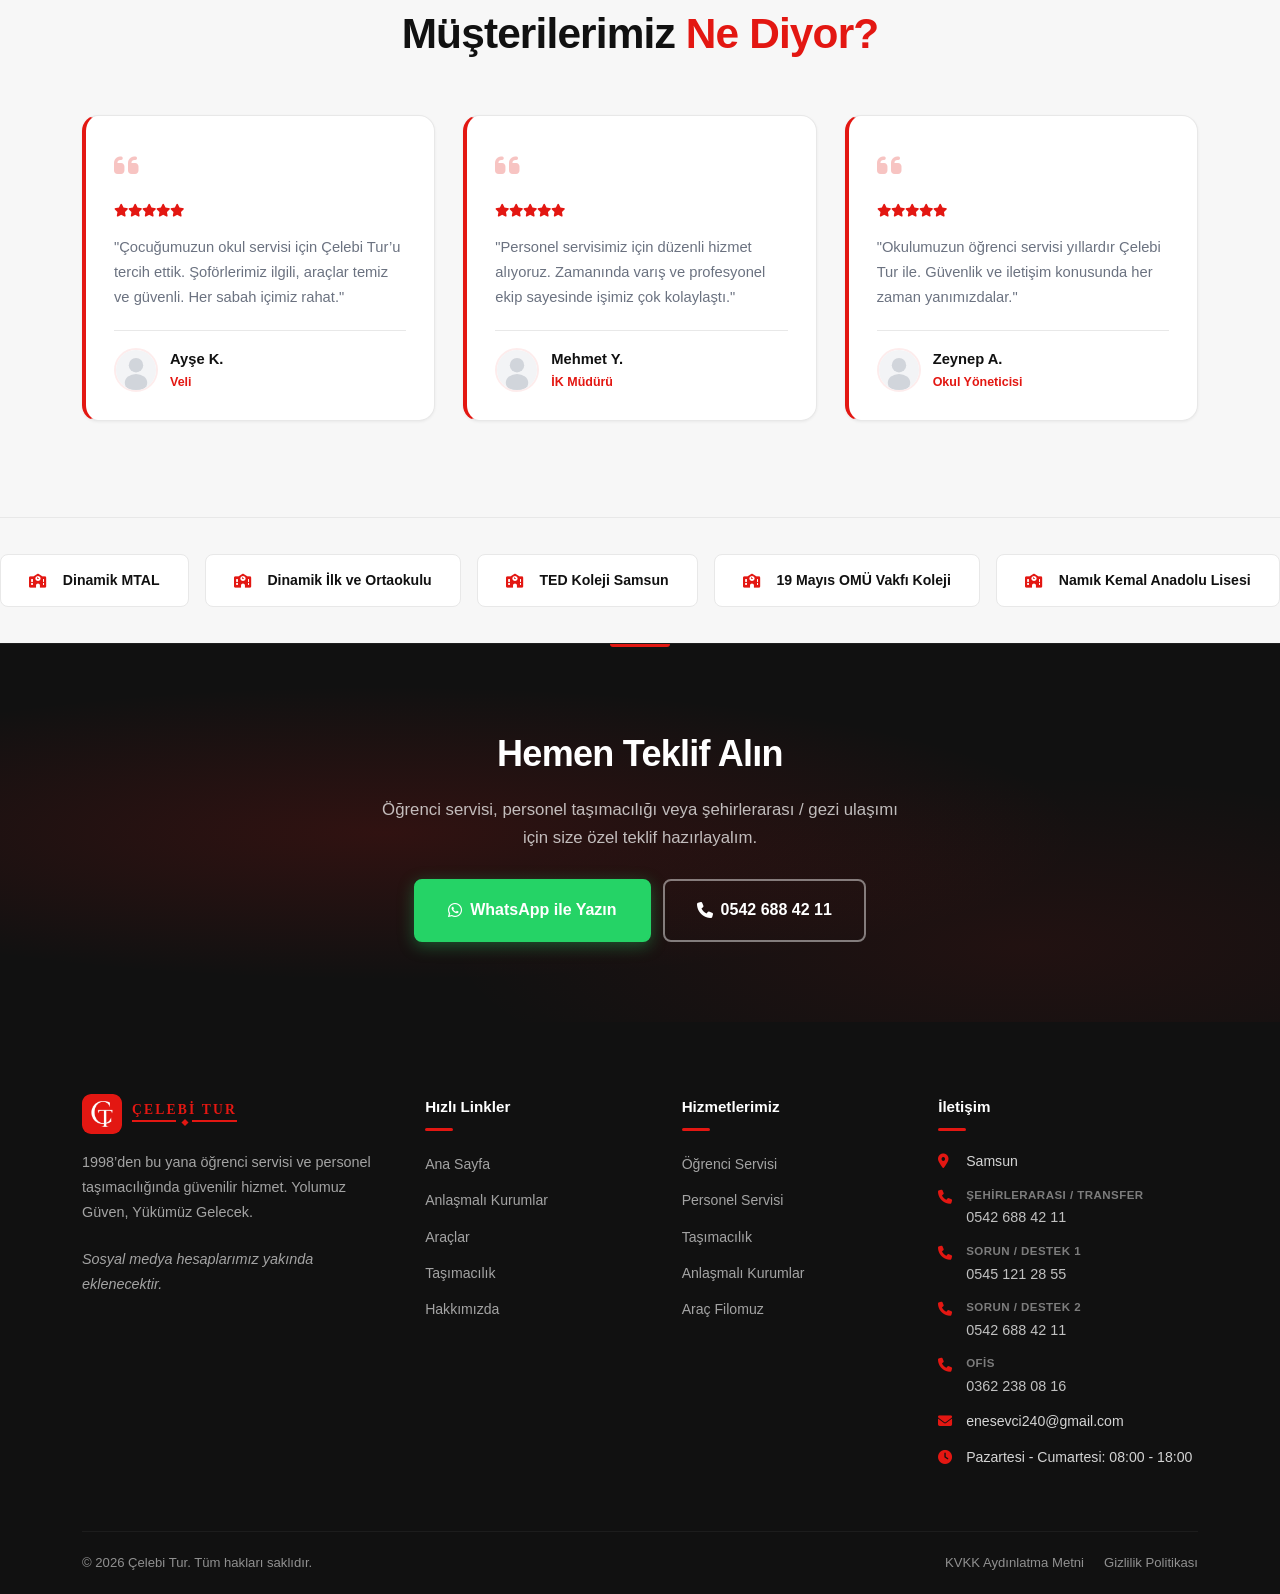
==== commit 2233465b: "update wp" ====
--- a/index.html
+++ b/index.html
@@ -25,7 +25,7 @@
   <link rel="stylesheet" href="/css/style.css?v=20260712g">
   <link rel="stylesheet" href="/css/header.css?v=20260712i">
   <link rel="stylesheet" href="/css/footer.css?v=20260712h">
-  <link rel="stylesheet" href="/css/components.css?v=20260712n">
+  <link rel="stylesheet" href="/css/components.css?v=20260712o">
   <link rel="stylesheet" href="/css/mobile.css?v=20260712n">
   <link rel="stylesheet" href="/css/pages/home.css?v=20260712g">
   <link rel="icon" href="/images/favicon.svg" type="image/svg+xml">
@@ -355,8 +355,8 @@
     <i class="fab fa-whatsapp" aria-hidden="true"></i>
   </button>
 
-  <script src="/js/config.js?v=20260712k"></script>
-  <script src="/js/main.js?v=20260712n"></script>
+  <script src="/js/config.js?v=20260712o"></script>
+  <script src="/js/main.js?v=20260712o"></script>
   <script src="/js/animations.js?v=20260712g"></script>
 </body>
 </html>
--- a/css/components.css
+++ b/css/components.css
@@ -476,6 +476,19 @@
   color: var(--color-primary);
 }
 
+.wa-chooser__item--back i {
+  background: var(--color-bg-alt);
+  color: var(--color-text-muted);
+}
+
+button.wa-chooser__item {
+  width: 100%;
+  font: inherit;
+  text-align: left;
+  cursor: pointer;
+  background: var(--color-white);
+}
+
 .wa-chooser__item strong {
   display: block;
   font-size: 0.88rem;
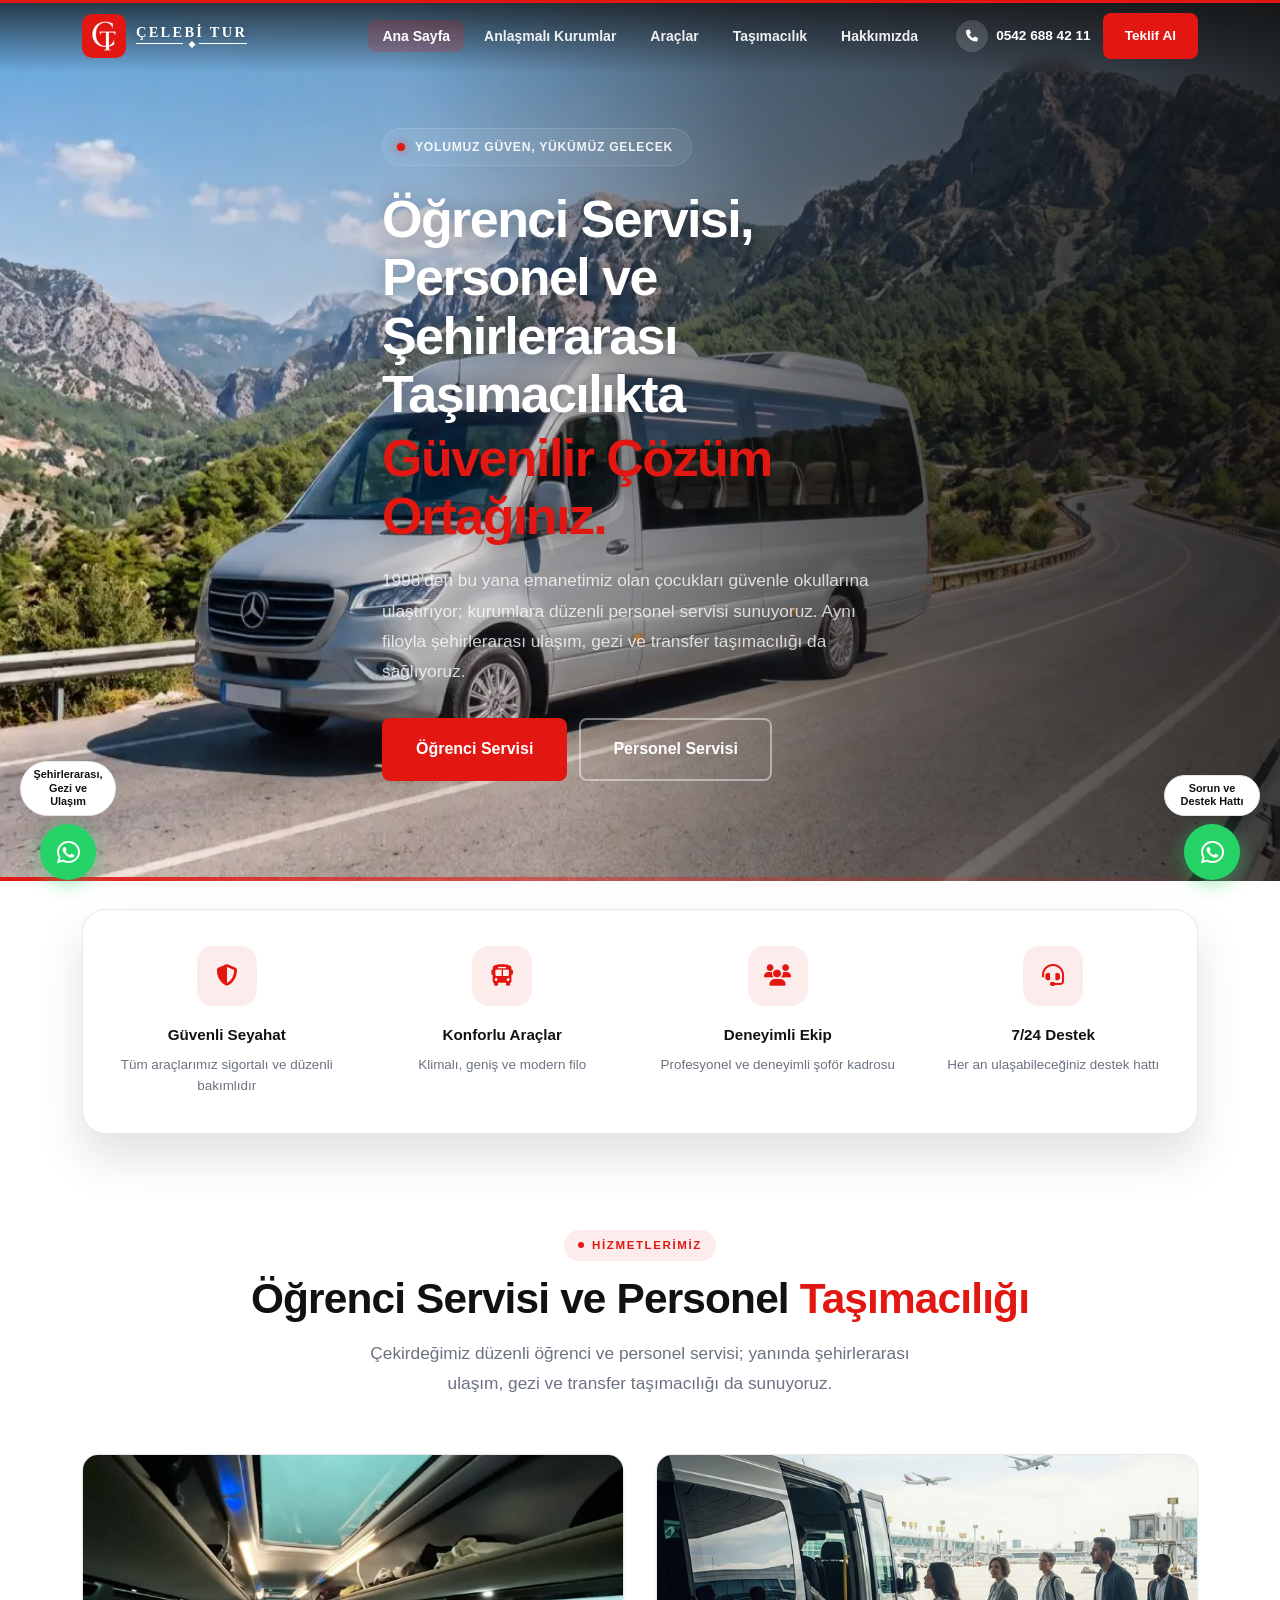
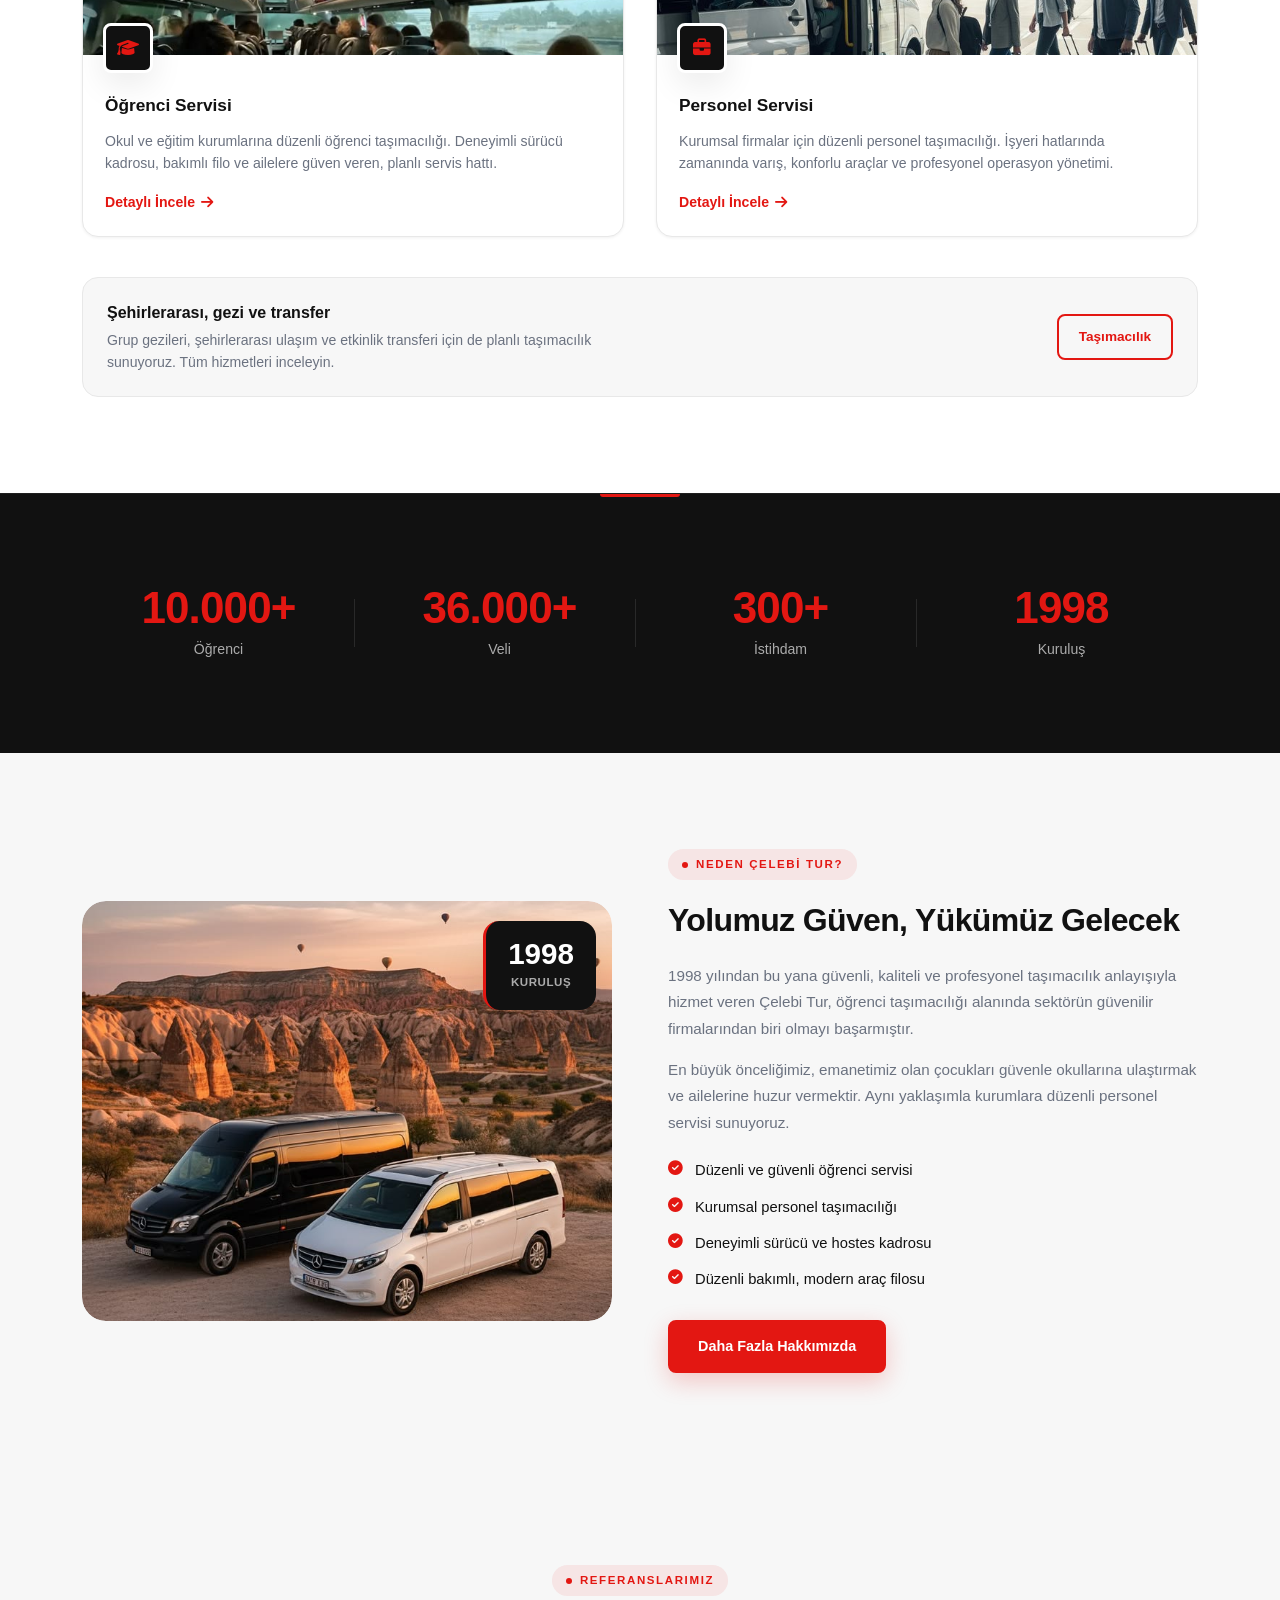
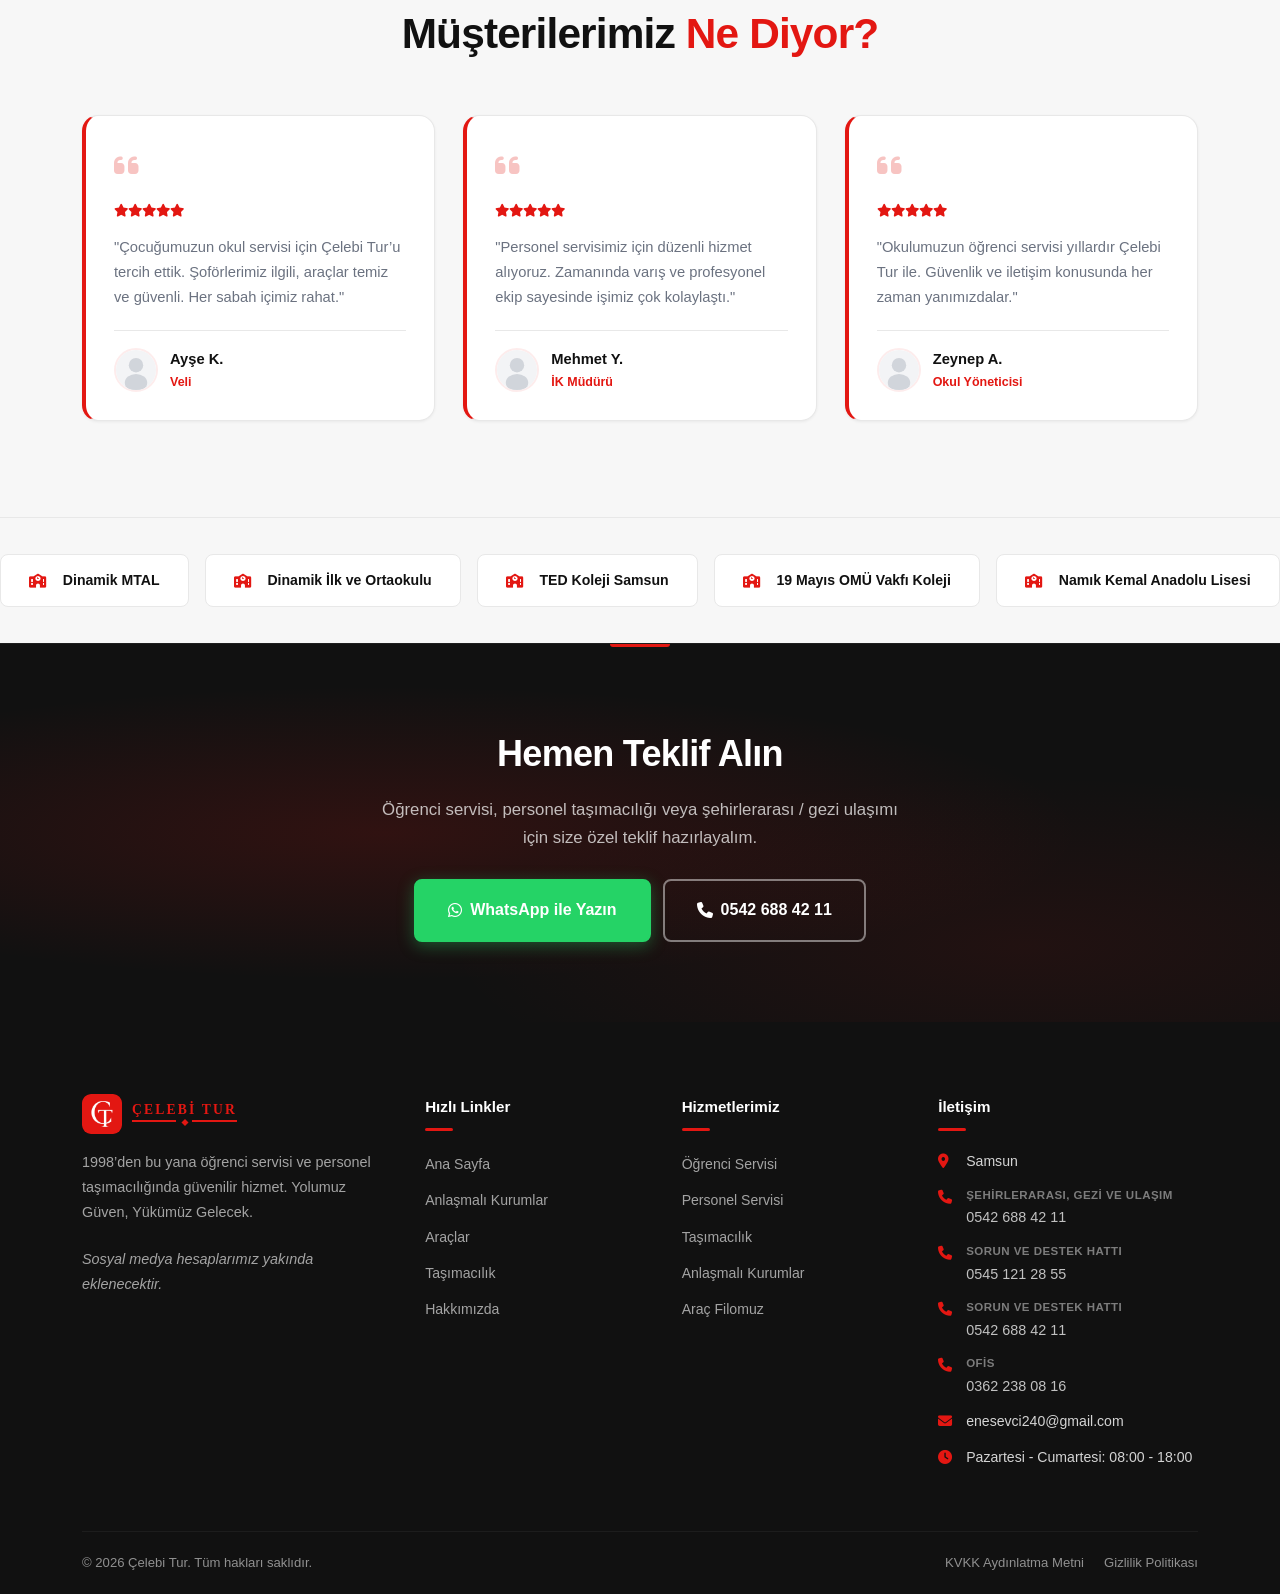
==== commit 0c6b32fb: "wp updates" ====
--- a/index.html
+++ b/index.html
@@ -25,8 +25,8 @@
   <link rel="stylesheet" href="/css/style.css?v=20260712g">
   <link rel="stylesheet" href="/css/header.css?v=20260712i">
   <link rel="stylesheet" href="/css/footer.css?v=20260712h">
-  <link rel="stylesheet" href="/css/components.css?v=20260712o">
-  <link rel="stylesheet" href="/css/mobile.css?v=20260712n">
+  <link rel="stylesheet" href="/css/components.css?v=20260713b">
+  <link rel="stylesheet" href="/css/mobile.css?v=20260713b">
   <link rel="stylesheet" href="/css/pages/home.css?v=20260712g">
   <link rel="icon" href="/images/favicon.svg" type="image/svg+xml">
   <link rel="icon" href="/images/apple-touch-icon.png" sizes="180x180">
@@ -349,14 +349,22 @@
     </div>
   </footer>
 
-  <!-- WhatsApp Floating Button -->
-  <button type="button" class="whatsapp-float" data-whatsapp-chooser aria-label="WhatsApp ile iletişime geçin" aria-haspopup="dialog">
-    <span class="whatsapp-float__tooltip">Bize Yazın</span>
-    <i class="fab fa-whatsapp" aria-hidden="true"></i>
-  </button>
-
-  <script src="/js/config.js?v=20260712o"></script>
-  <script src="/js/main.js?v=20260712o"></script>
+  <!-- WhatsApp Floating Buttons -->
+  <div class="floating-contact floating-contact--support">
+    <span class="floating-contact__label">Sorun ve Destek Hattı</span>
+    <button type="button" class="whatsapp-float" data-whatsapp-chooser data-wa-mode="support" aria-label="Sorun ve destek hattı için WhatsApp" aria-haspopup="dialog">
+      <i class="fab fa-whatsapp" aria-hidden="true"></i>
+    </button>
+  </div>
+  <div class="floating-contact floating-contact--intercity">
+    <span class="floating-contact__label">Şehirlerarası, Gezi ve Ulaşım</span>
+    <button type="button" class="whatsapp-float" data-whatsapp-chooser data-wa-mode="intercity" aria-label="Şehirlerarası, gezi ve ulaşım için WhatsApp" aria-haspopup="dialog">
+      <i class="fab fa-whatsapp" aria-hidden="true"></i>
+    </button>
+  </div>
+
+  <script src="/js/config.js?v=20260713a"></script>
+  <script src="/js/main.js?v=20260713a"></script>
   <script src="/js/animations.js?v=20260712g"></script>
 </body>
 </html>
--- a/css/components.css
+++ b/css/components.css
@@ -321,10 +321,42 @@
   font-weight: 600;
 }
 
-.whatsapp-float {
+.floating-contact {
   position: fixed;
   bottom: calc(20px + var(--safe-bottom));
-  right: 20px;
+  z-index: 999;
+  display: flex;
+  flex-direction: column;
+  align-items: center;
+  gap: 8px;
+}
+
+.floating-contact--support {
+  right: max(20px, var(--safe-right));
+}
+
+.floating-contact--intercity {
+  left: max(20px, var(--safe-left));
+}
+
+.floating-contact__label {
+  display: block;
+  max-width: 96px;
+  padding: 6px 10px;
+  background: var(--color-white);
+  color: var(--color-text);
+  border: 1px solid var(--color-border);
+  border-radius: 999px;
+  box-shadow: var(--shadow-md);
+  font-size: 0.68rem;
+  font-weight: 700;
+  line-height: 1.25;
+  text-align: center;
+  white-space: normal;
+}
+
+.whatsapp-float {
+  position: relative;
   z-index: 999;
   width: 56px;
   height: 56px;
@@ -340,15 +372,12 @@
   border: none;
   cursor: pointer;
   padding: 0;
+  flex-shrink: 0;
 }
 
 .whatsapp-float:hover {
   transform: scale(1.06);
   box-shadow: 0 6px 28px rgba(37, 211, 102, 0.55);
-}
-
-.whatsapp-float__tooltip {
-  display: none;
 }
 
 .wa-chooser-root {
@@ -405,7 +434,7 @@
   touch-action: none;
 }
 
-body.wa-chooser-open .whatsapp-float {
+body.wa-chooser-open .floating-contact {
   visibility: hidden;
   pointer-events: none;
 }
@@ -686,12 +715,28 @@
     max-width: 320px;
   }
 
+  .floating-contact {
+    bottom: calc(16px + var(--safe-bottom));
+  }
+
+  .floating-contact--support {
+    right: max(16px, var(--safe-right));
+  }
+
+  .floating-contact--intercity {
+    left: max(16px, var(--safe-left));
+  }
+
+  .floating-contact__label {
+    max-width: 84px;
+    font-size: 0.64rem;
+    padding: 5px 8px;
+  }
+
   .whatsapp-float {
     width: 52px;
     height: 52px;
     font-size: 1.5rem;
-    right: max(16px, var(--safe-right));
-    bottom: calc(16px + var(--safe-bottom));
   }
 
   .wa-chooser-root {
--- a/css/mobile.css
+++ b/css/mobile.css
@@ -381,11 +381,21 @@
     text-align: center;
   }
 
+  .floating-contact {
+    bottom: calc(16px + var(--safe-bottom));
+  }
+
+  .floating-contact--support {
+    right: max(16px, var(--safe-right));
+  }
+
+  .floating-contact--intercity {
+    left: max(16px, var(--safe-left));
+  }
+
   .whatsapp-float {
     width: 54px;
     height: 54px;
-    right: max(16px, var(--safe-right));
-    bottom: calc(16px + var(--safe-bottom));
   }
 
   .wa-chooser-root {
@@ -474,6 +484,18 @@
   .feature-box {
     padding: 14px 8px;
   }
+
+  .floating-contact__label {
+    max-width: 72px;
+    font-size: 0.6rem;
+    padding: 4px 7px;
+  }
+
+  .whatsapp-float {
+    width: 46px;
+    height: 46px;
+    font-size: 1.35rem;
+  }
 }
 
 /* Masaüstü görünümü koru — sadece mobil breakpoint'lerde geçerli */
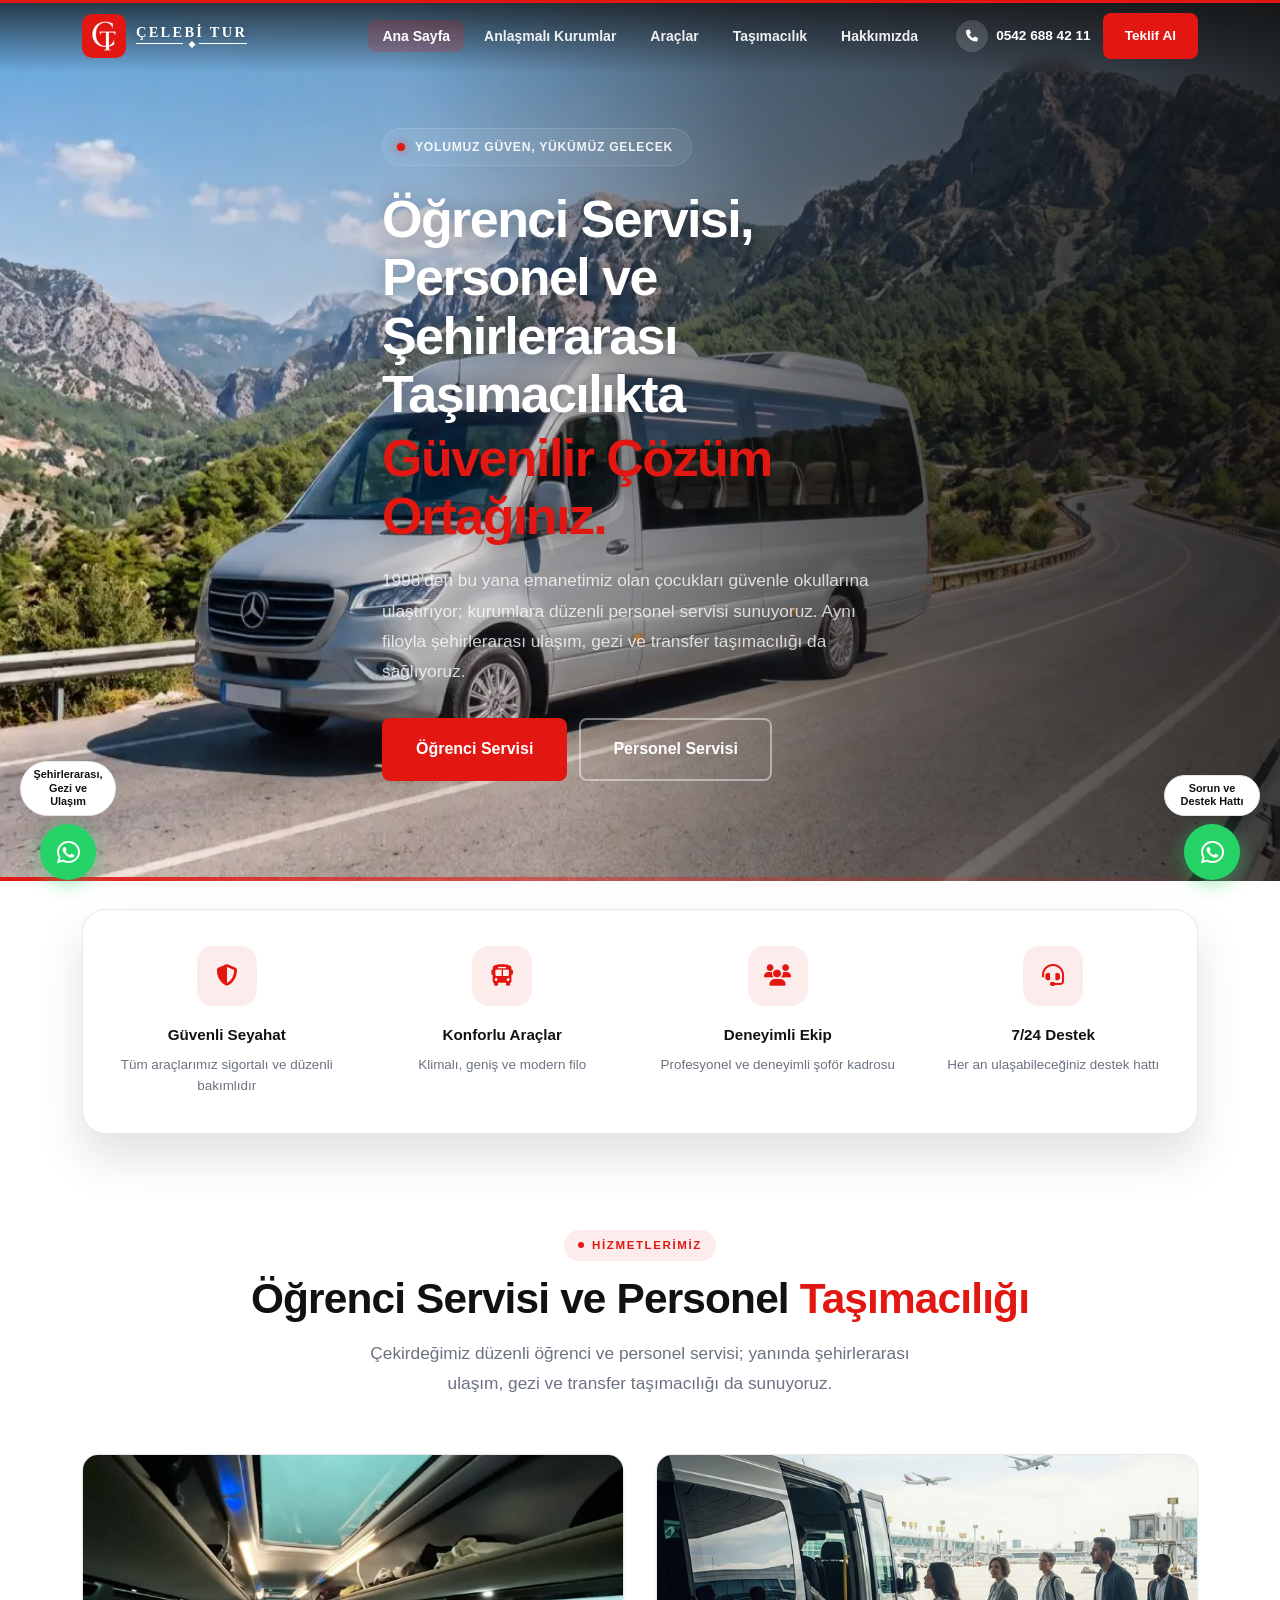
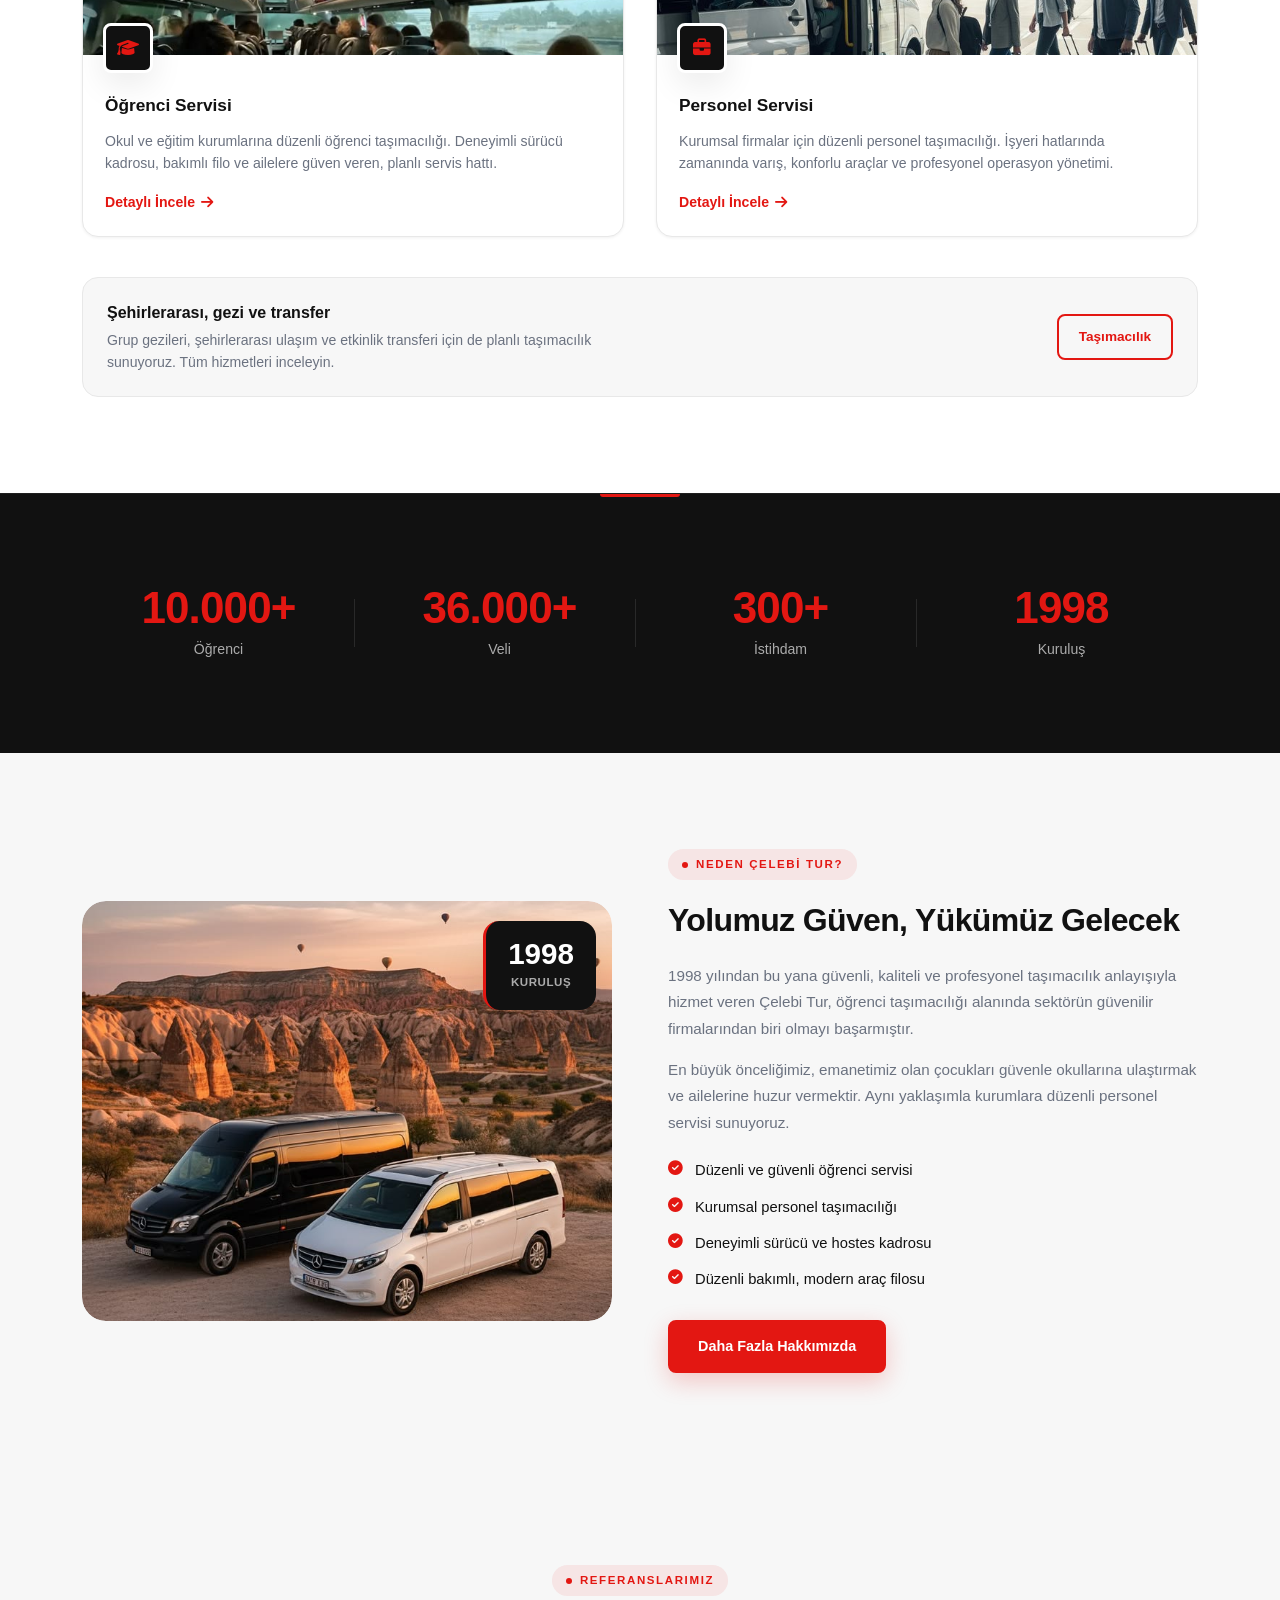
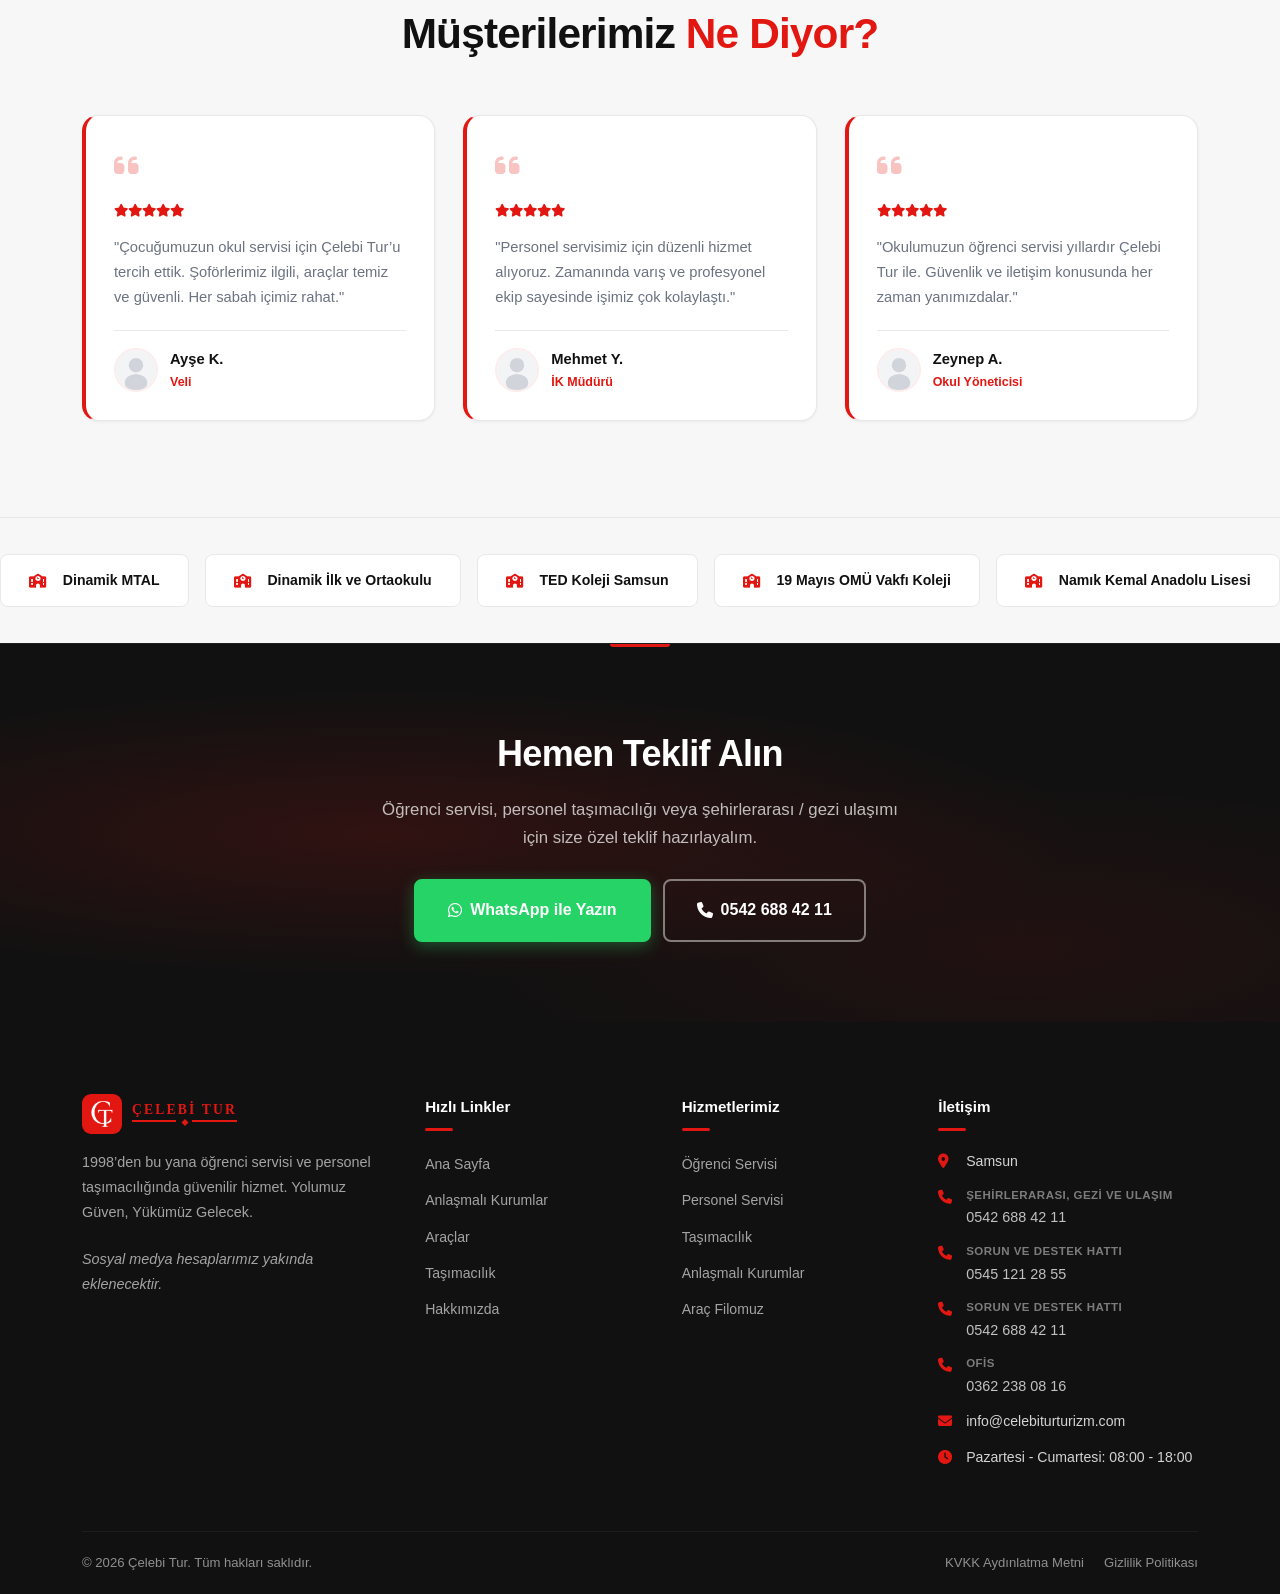
==== commit 9bb692fe: "updates" ====
--- a/index.html
+++ b/index.html
@@ -12,11 +12,38 @@
   <meta property="og:title" content="Çelebi Tur — Öğrenci, Personel & Şehirlerarası Taşımacılık">
   <meta property="og:description" content="1998'den bu yana güvenli öğrenci servisi, personel ve şehirlerarası taşımacılık. 10.000+ öğrenci, 36.000+ veli.">
   <meta property="og:type" content="website">
+  <meta property="og:site_name" content="Çelebi Tur">
   <link rel="canonical" href="https://celebiturturizm.com/">
   <meta property="og:url" content="https://celebiturturizm.com/">
   <meta property="og:image" content="https://celebiturturizm.com/images/logo-header.png">
   <meta property="og:locale" content="tr_TR">
   <title>Çelebi Tur — Ana Sayfa | Öğrenci, Personel & Şehirlerarası Taşımacılık</title>
+  <script type="application/ld+json">
+  {
+    "@context": "https://schema.org",
+    "@type": "LocalBusiness",
+    "name": "Çelebi Tur",
+    "alternateName": ["Çelebi Turizm", "celebitur", "celebiturturizm"],
+    "url": "https://celebiturturizm.com/",
+    "logo": "https://celebiturturizm.com/images/logo-mark.png",
+    "image": "https://celebiturturizm.com/images/logo-header.png",
+    "email": "info@celebiturturizm.com",
+    "telephone": ["+905426884211", "+905451212855", "+903622380816"],
+    "address": {
+      "@type": "PostalAddress",
+      "addressLocality": "Samsun",
+      "addressCountry": "TR"
+    },
+    "geo": {
+      "@type": "GeoCoordinates",
+      "latitude": 41.270361,
+      "longitude": 36.317222
+    },
+    "openingHours": "Mo-Sa 08:00-18:00",
+    "areaServed": "Samsun",
+    "description": "1998'den bu yana öğrenci servisi, personel ve şehirlerarası taşımacılık."
+  }
+  </script>
   <link rel="preconnect" href="https://fonts.googleapis.com">
   <link rel="preconnect" href="https://fonts.gstatic.com" crossorigin>
   <link href="https://fonts.googleapis.com/css2?family=Cinzel:wght@500;600;700&family=Plus+Jakarta+Sans:wght@400;500;600;700;800&display=swap" rel="stylesheet">
@@ -25,9 +52,9 @@
   <link rel="stylesheet" href="/css/style.css?v=20260712g">
   <link rel="stylesheet" href="/css/header.css?v=20260712i">
   <link rel="stylesheet" href="/css/footer.css?v=20260712h">
-  <link rel="stylesheet" href="/css/components.css?v=20260713b">
+  <link rel="stylesheet" href="/css/components.css?v=20260713c">
   <link rel="stylesheet" href="/css/mobile.css?v=20260713b">
-  <link rel="stylesheet" href="/css/pages/home.css?v=20260712g">
+  <link rel="stylesheet" href="/css/pages/home.css?v=20260713c">
   <link rel="icon" href="/images/favicon.svg" type="image/svg+xml">
   <link rel="icon" href="/images/apple-touch-icon.png" sizes="180x180">
   <link rel="apple-touch-icon" href="/images/apple-touch-icon.png">
@@ -334,7 +361,7 @@
           <ul class="footer-contact">
             <li><i class="fas fa-map-marker-alt" aria-hidden="true"></i> <a href="#" data-maps-link target="_blank" rel="noopener noreferrer"><span data-address>Samsun</span></a></li>
             <li hidden data-contact-phones-anchor></li>
-            <li><i class="fas fa-envelope" aria-hidden="true"></i> <a href="#" data-email-link><span data-email>enesevci240@gmail.com</span></a></li>
+            <li><i class="fas fa-envelope" aria-hidden="true"></i> <a href="#" data-email-link><span data-email>info@celebiturturizm.com</span></a></li>
             <li><i class="fas fa-clock" aria-hidden="true"></i> <span data-hours>Pazartesi - Cumartesi: 08:00 - 18:00</span></li>
           </ul>
         </div>
@@ -363,7 +390,7 @@
     </button>
   </div>
 
-  <script src="/js/config.js?v=20260713a"></script>
+  <script src="/js/config.js?v=20260725a"></script>
   <script src="/js/main.js?v=20260713a"></script>
   <script src="/js/animations.js?v=20260712g"></script>
 </body>
--- a/css/components.css
+++ b/css/components.css
@@ -224,6 +224,34 @@
   line-height: 1.55;
 }
 
+.stats-section {
+  background: var(--color-dark);
+  padding: clamp(48px, 6vw, 72px) 0;
+  position: relative;
+  border-top: 1px solid rgba(255, 255, 255, 0.06);
+}
+
+.stats-section::before {
+  content: '';
+  position: absolute;
+  top: 0;
+  left: 50%;
+  transform: translateX(-50%);
+  width: 80px;
+  height: 3px;
+  background: var(--color-primary);
+  border-radius: 0 0 4px 4px;
+}
+
+.stats-section .container {
+  position: relative;
+  z-index: 1;
+}
+
+.stats-section .grid-4 {
+  gap: 8px;
+}
+
 .stat-item {
   text-align: center;
   padding: 20px 12px;
--- a/css/pages/home.css
+++ b/css/pages/home.css
@@ -265,34 +265,6 @@
   }
 }
 
-.stats-section {
-  background: var(--color-dark);
-  padding: clamp(48px, 6vw, 72px) 0;
-  position: relative;
-  border-top: 1px solid rgba(255, 255, 255, 0.06);
-}
-
-.stats-section::before {
-  content: '';
-  position: absolute;
-  top: 0;
-  left: 50%;
-  transform: translateX(-50%);
-  width: 80px;
-  height: 3px;
-  background: var(--color-primary);
-  border-radius: 0 0 4px 4px;
-}
-
-.stats-section .container {
-  position: relative;
-  z-index: 1;
-}
-
-.stats-section .grid-4 {
-  gap: 8px;
-}
-
 .about-preview {
   display: grid;
   grid-template-columns: 1fr 1fr;
